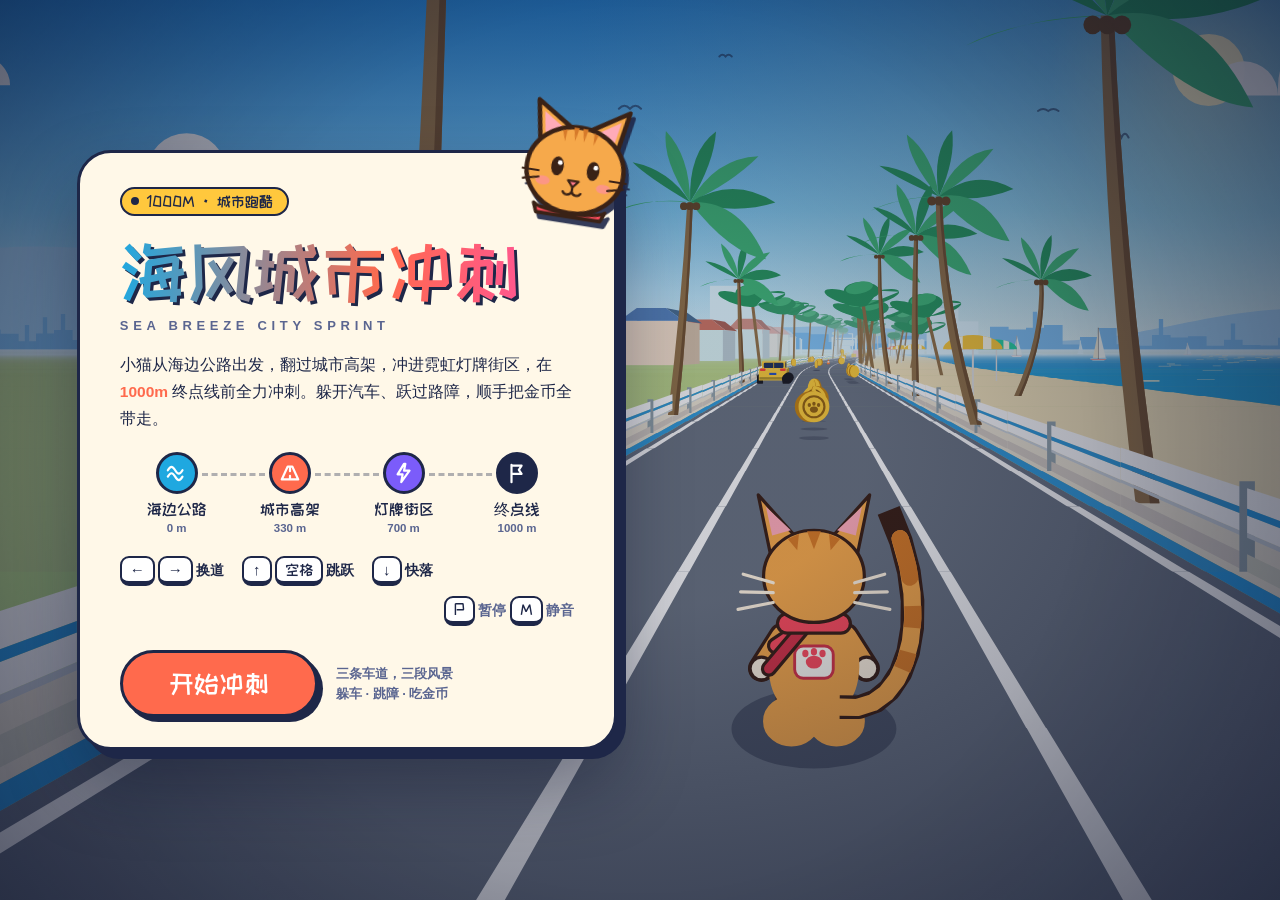
==== index.html @ 1e1b0a2b "海风城市冲刺 v2：伪 3D 小猫 1000m 城市跑酷（单文件静态页）" ====
<!DOCTYPE html>
<html lang="zh-CN">
<head>
<meta charset="utf-8">
<meta name="viewport" content="width=device-width,initial-scale=1,maximum-scale=1,viewport-fit=cover,user-scalable=no">
<title>海风城市冲刺 · 小猫 1000m 城市跑酷</title>
<meta name="description" content="小猫从海边公路出发，翻过城市高架，冲进霓虹灯牌街区，在 1000m 终点线前全力冲刺。左右换道、跳跃躲障、收集金币，冲线结算星级。">
<meta name="theme-color" content="#1E2748">
<meta name="generator" content="sea-breeze-city-sprint v2.0">
<meta property="og:title" content="海风城市冲刺 · 小猫 1000m 城市跑酷">
<meta property="og:description" content="海边公路 → 城市高架 → 灯牌街区 → 1000m 终点。换道、跳跃、吃金币，冲线结算星级。">
<meta property="og:type" content="website">
<link rel="icon" href="data:image/svg+xml,%3Csvg xmlns='http://www.w3.org/2000/svg' viewBox='0 0 64 64'%3E%3Cpath d='M13 27 8 6l19 12zM51 27 56 6 37 18z' fill='%23F6A94B' stroke='%233A2216' stroke-width='3.5' stroke-linejoin='round'/%3E%3Ccircle cx='32' cy='39' r='24' fill='%23F6A94B' stroke='%233A2216' stroke-width='3.5'/%3E%3Cellipse cx='23' cy='37' rx='3.2' ry='4.8' fill='%233A2216'/%3E%3Cellipse cx='41' cy='37' rx='3.2' ry='4.8' fill='%233A2216'/%3E%3Cpath d='M28.5 45.5h7L32 49z' fill='%23FF7A8A'/%3E%3C/svg%3E">
<style>
/* 标题与数字字体：ZCOOL KuaiLe（站酷快乐体）· 字体作者站酷，SIL Open Font License 1.1。
   只内嵌本页实际用到的字符子集，页面因此完全自包含，不依赖在线字体服务。 */
@font-face{font-family:'KuaiLe';src:url([data-uri]) format('woff2');font-display:swap}
/* ---------- 设计令牌：奶油纸 + 墨蓝描边 + 珊瑚橙 ---------- */
:root{
  --cream:#FFF8E8;--cream2:#F4EAD2;--ink:#1E2748;--ink2:#5A6590;
  --coral:#FF6A4D;--sun:#FFC83D;--sea:#1FA8E0;--mint:#2FD1A0;--grape:#7B5CFA;--pink:#FF4FA8;
  --disp:'KuaiLe','PingFang SC','Hiragino Sans GB','Yuanti SC','Microsoft YaHei','Noto Sans SC',sans-serif;
  --body:'PingFang SC','Hiragino Sans GB','Microsoft YaHei','Noto Sans SC','Helvetica Neue',Arial,sans-serif;
  --pop:cubic-bezier(.2,1.5,.4,1);
}
*,*::before,*::after{box-sizing:border-box}
html,body{margin:0;height:100%;overflow:hidden;background:#0A1028;color:var(--ink);font-family:var(--body);-webkit-user-select:none;user-select:none;-webkit-tap-highlight-color:transparent;overscroll-behavior:none;touch-action:none}
#game{position:fixed;inset:0;width:100%;height:100%;display:block}
#ui{position:fixed;inset:0;pointer-events:none;overflow:hidden}
svg{display:block}
button{font:inherit;color:inherit;cursor:pointer}
.hidden{opacity:0!important;visibility:hidden!important;pointer-events:none!important}
.touch-only{display:none!important}
body.touch .touch-only{display:flex!important}
body.touch .pad-only{display:none!important}

/* ---------- 通用盒 / 按钮 / 键帽 ---------- */
/* HUD 走轻量路线：半透明奶油底、细描边、浅投影，尽量不压住场景 */
.box{background:rgba(255,248,232,.9);border:2.5px solid var(--ink);border-radius:999px;box-shadow:2px 2px 0 var(--ink);display:flex;align-items:center;gap:6px;padding:5px 13px;font-family:var(--disp);font-size:18px;line-height:1;color:var(--ink);white-space:nowrap}
.btn{pointer-events:auto;display:inline-flex;align-items:center;justify-content:center;gap:8px;font-family:var(--disp);font-size:22px;line-height:1;padding:15px 34px;border:3px solid var(--ink);border-radius:999px;background:var(--cream);color:var(--ink);box-shadow:5px 5px 0 var(--ink);transition:transform .14s var(--pop),box-shadow .14s}
.btn:hover{transform:translate(-1px,-2px);box-shadow:7px 7px 0 var(--ink)}
.btn:active{transform:translate(4px,4px);box-shadow:1px 1px 0 var(--ink)}
.btn.primary{background:var(--coral);color:#fff}
.btn.sea{background:var(--sea);color:#fff}
.btn.small{font-size:18px;padding:12px 24px}
.icon-btn{pointer-events:auto;width:38px;height:38px;border-radius:50%;background:rgba(255,248,232,.9);border:2.5px solid var(--ink);box-shadow:2px 2px 0 var(--ink);display:flex;align-items:center;justify-content:center;padding:0;transition:transform .14s var(--pop),box-shadow .14s}
.icon-btn svg{width:17px;height:17px;fill:var(--ink)}
.icon-btn:active{transform:translate(3px,3px);box-shadow:0 0 0 var(--ink)}
kbd{display:inline-flex;align-items:center;justify-content:center;min-width:30px;height:30px;padding:0 8px;border:2.5px solid var(--ink);border-bottom-width:5px;border-radius:9px;background:#fff;font-family:var(--disp);font-weight:400;font-size:15px;color:var(--ink);margin:0 3px 0 0}

/* ---------- HUD ---------- */
#hud{position:absolute;inset:0;padding:calc(12px + env(safe-area-inset-top)) 14px 0;display:grid;grid-template-columns:auto minmax(0,1fr) auto;grid-template-rows:auto auto;align-items:start;align-content:start;gap:12px;transition:opacity .45s ease}
#hearts{gap:3px;padding:6px 10px}
#hearts svg{width:19px;height:19px;fill:var(--coral);stroke:var(--ink);stroke-width:2;transition:transform .25s var(--pop),fill .25s}
#hearts svg.off{fill:#D8D1C0;transform:scale(.72)}
#hearts svg.beat{animation:beat .4s var(--pop)}
@keyframes beat{45%{transform:scale(1.45)}}
#prog-wrap{width:100%;min-width:0;max-width:640px;justify-self:center;padding-top:3px}
#prog{position:relative;height:17px;background:rgba(255,248,232,.92);border:2.5px solid var(--ink);border-radius:999px;box-shadow:2px 2px 0 var(--ink)}
.pseg{position:absolute;top:3px;bottom:3px;border-radius:999px;opacity:.34}
.p0{left:3px;width:33%;background:var(--sea)}
.p1{left:33%;width:36.6%;background:var(--coral)}
.p2{left:69.6%;right:3px;background:var(--grape)}
.pmark{position:absolute;top:-5px;bottom:-5px;width:3px;margin-left:-1.5px;background:var(--ink);border-radius:2px;opacity:.55}
#progFill{position:absolute;left:3px;top:3px;bottom:3px;width:calc(100% - 6px);border-radius:999px;background:linear-gradient(90deg,var(--sea),var(--sea) 33%,var(--coral) 33%,var(--coral) 69.6%,var(--grape) 69.6%);transform-origin:left center;transform:scaleX(0)}
#progCat{position:absolute;top:50%;left:calc(3px + (100% - 6px) * var(--p,0));width:32px;height:32px;margin:-16px 0 0 -16px;transition:none}
#progCat svg{width:100%;height:100%;filter:drop-shadow(2px 2px 0 var(--ink))}
#dist{margin-top:7px;text-align:center;font-family:var(--disp);font-size:15px;line-height:1;color:#fff;text-shadow:0 2px 0 rgba(30,39,72,.6)}
#dist b{font-weight:400;font-size:18px}
#dist span{opacity:.85;margin-left:3px}
#dist em{font-style:normal;display:none;margin-left:8px;padding:3px 9px;border-radius:999px;background:var(--sun);color:var(--ink);font-size:13px;text-shadow:none}
#dist em.show{display:inline-block}
#hud-right{display:flex;align-items:center;gap:8px}
#coinbox{padding:5px 12px 5px 8px}
#coinbox svg{width:21px;height:21px}
#coinbox.bump svg{animation:coinbump .3s var(--pop)}
@keyframes coinbump{50%{transform:scale(1.4) rotate(-14deg)}}
#timebox{flex-direction:column;align-items:flex-start;gap:1px;padding:5px 13px;font-size:17px;font-variant-numeric:tabular-nums}
#timebox small{font-family:var(--body);font-size:11px;font-weight:700;color:var(--ink2);letter-spacing:.04em}

/* ---------- 阶段横幅 / 倒计时 ---------- */
#banner{position:absolute;left:0;right:0;top:24%;display:flex;justify-content:center;opacity:0}
#banner.show{opacity:1}
.bcard{display:flex;align-items:center;gap:14px;background:var(--cream);border:3px solid var(--ink);border-radius:24px;box-shadow:6px 6px 0 var(--ink);padding:12px 28px 12px 14px;transform:translateX(-40px) scale(.85);opacity:0}
#banner.show .bcard{animation:bannerIn 2.7s cubic-bezier(.2,1,.3,1) forwards}
@keyframes bannerIn{0%{transform:translateX(-60px) scale(.85);opacity:0}12%{transform:none;opacity:1}82%{transform:none;opacity:1}100%{transform:translateY(-26px) scale(.94);opacity:0}}
.bnum{font-family:var(--disp);font-size:38px;line-height:1;color:#fff;background:var(--sea);border:3px solid var(--ink);border-radius:16px;padding:10px 13px;min-width:64px;text-align:center}
.btxt b{display:block;font-family:var(--disp);font-weight:400;font-size:30px;line-height:1.1;color:var(--ink)}
.btxt i{display:block;font-style:normal;font-weight:800;font-size:11px;letter-spacing:.28em;color:var(--ink2)}
.bcard.s1 .bnum{background:var(--coral)}
.bcard.s2 .bnum{background:var(--grape)}
#countdown{position:absolute;inset:0;display:flex;align-items:center;justify-content:center;font-family:var(--disp);font-size:clamp(110px,22vw,230px);color:#fff;text-shadow:7px 7px 0 var(--ink);pointer-events:none}
#countdown span{display:block;animation:cd .62s cubic-bezier(.2,1.4,.4,1) forwards}
@keyframes cd{0%{transform:scale(.3);opacity:0}35%{transform:scale(1.08);opacity:1}75%{transform:scale(1);opacity:1}100%{transform:scale(1.25);opacity:0}}
#countdown.go span{color:var(--sun);animation-duration:.8s}

/* ---------- 覆盖层 / 面板 ---------- */
.overlay{position:absolute;inset:0;display:flex;align-items:center;justify-content:center;padding:18px;background:radial-gradient(ellipse at center,rgba(10,16,40,.18) 25%,rgba(10,16,40,.6) 100%);pointer-events:auto;transition:opacity .35s ease,visibility .35s}
.panel{position:relative;width:min(560px,100%);max-height:100%;overflow:auto;background:var(--cream);border:3px solid var(--ink);border-radius:34px;box-shadow:9px 9px 0 var(--ink),0 34px 70px rgba(10,16,40,.4);padding:34px 40px 30px;animation:panelIn .5s var(--pop) both}
@keyframes panelIn{from{transform:translateY(26px) scale(.94);opacity:0}to{transform:none;opacity:1}}
.tag{display:inline-flex;align-items:center;gap:8px;background:var(--sun);border:2.5px solid var(--ink);border-radius:999px;padding:5px 14px 5px 9px;font-family:var(--disp);font-size:15px;line-height:1}
.tag i{width:8px;height:8px;border-radius:50%;background:var(--ink)}
h1{margin:18px 0 6px;font-family:var(--disp);font-weight:400;font-size:clamp(40px,6.4vw,72px);line-height:1.08;letter-spacing:.01em;background:linear-gradient(92deg,var(--sea) 0%,var(--coral) 58%,var(--pink) 100%);-webkit-background-clip:text;background-clip:text;color:transparent;filter:drop-shadow(3.5px 3.5px 0 var(--ink))}
.sub{margin:0;font-weight:800;font-size:13px;letter-spacing:.36em;color:var(--ink2)}
.lead{margin:18px 0 0;font-size:15.5px;line-height:1.75;color:var(--ink)}
.lead b{color:var(--coral)}
.route{list-style:none;margin:20px 0 0;padding:0;display:grid;grid-template-columns:repeat(4,1fr);gap:0}
.route li{position:relative;display:flex;flex-direction:column;align-items:center;text-align:center;gap:7px;padding:0 4px}
.route li::before{content:"";position:absolute;top:21px;left:calc(-50% + 25px);width:calc(100% - 50px);border-top:3px dashed rgba(30,39,72,.35)}
.route li:first-child::before{display:none}
.route i{position:relative;width:42px;height:42px;border-radius:50%;border:3px solid var(--ink);display:flex;align-items:center;justify-content:center}
.route i svg{width:22px;height:22px;fill:none;stroke:#fff;stroke-width:2.4;stroke-linecap:round;stroke-linejoin:round}
.r0 i{background:var(--sea)}.r1 i{background:var(--coral)}.r2 i{background:var(--grape)}.r3 i{background:var(--ink)}
.route b{font-family:var(--disp);font-weight:400;font-size:16px;line-height:1;color:var(--ink)}
.route span{display:block;margin-top:3px;font-size:11.5px;font-weight:700;color:var(--ink2);font-variant-numeric:tabular-nums}
.keys{margin-top:22px;display:flex;flex-wrap:wrap;align-items:center;gap:10px 18px;font-size:14px;font-weight:700;color:var(--ink)}
.keys .minor{color:var(--ink2);font-weight:600;margin-left:auto}
.cta{margin-top:24px;display:flex;align-items:center;gap:18px;flex-wrap:wrap}
#btnStart{font-size:27px;padding:17px 46px}
.best{font-size:13px;font-weight:700;color:var(--ink2);line-height:1.5}
.best b{color:var(--coral)}
.mascot{position:absolute;right:-26px;top:-58px;width:126px;height:126px;transform:rotate(9deg);filter:drop-shadow(4px 5px 0 rgba(30,39,72,.9));animation:bob 3.2s ease-in-out infinite;pointer-events:none}
@keyframes bob{50%{transform:rotate(5deg) translateY(-8px)}}

/* ---------- 结算 ---------- */
.result{width:min(520px,100%);text-align:center;padding-top:30px}
.ribbon{display:inline-block;font-family:var(--disp);font-size:15px;line-height:1;padding:6px 16px;border-radius:999px;background:var(--mint);border:3px solid var(--ink);color:#fff}
h2{margin:14px 0 4px;font-family:var(--disp);font-weight:400;font-size:clamp(38px,6vw,58px);line-height:1.1;color:var(--ink)}
h2.fail{color:var(--coral)}
.stars{display:flex;justify-content:center;gap:8px;margin:10px 0 4px;min-height:62px}
.stars svg{width:60px;height:60px;fill:#E6DDC8;stroke:var(--ink);stroke-width:1.6;transform:scale(.7);transition:transform .1s}
.stars svg:nth-child(2){width:72px;height:72px;margin-top:-10px}
.stars svg.on{fill:var(--sun);animation:starPop .5s var(--pop) forwards}
@keyframes starPop{0%{transform:scale(.2) rotate(-40deg)}60%{transform:scale(1.25) rotate(8deg)}100%{transform:scale(1) rotate(0)}}
.newbest{display:none;margin:2px auto 0;width:max-content;font-family:var(--disp);font-size:15px;padding:5px 14px;border-radius:999px;background:var(--pink);color:#fff;border:3px solid var(--ink);animation:bestIn .5s var(--pop) both .9s}
.newbest.show{display:block}
@keyframes bestIn{from{transform:scale(0) rotate(-16deg);opacity:0}to{transform:none;opacity:1}}
.stats{display:grid;grid-template-columns:repeat(4,1fr);gap:10px;margin:18px 0 0}
.stats div{background:var(--cream2);border:2.5px solid var(--ink);border-radius:18px;padding:11px 4px 9px}
.stats dt{font-size:12px;font-weight:800;color:var(--ink2);letter-spacing:.08em}
.stats dd{margin:4px 0 0;font-family:var(--disp);font-size:26px;line-height:1;color:var(--ink);font-variant-numeric:tabular-nums}
.stats dd small{font-size:14px;margin-left:2px}
.row{margin-top:22px;display:flex;justify-content:center;gap:14px;flex-wrap:wrap}
.result .best{margin-top:16px;text-align:center}
#over .fail{margin-bottom:10px}

/* ---------- Toast / 触屏按钮 ---------- */
#toast{position:absolute;left:50%;bottom:calc(9% + env(safe-area-inset-bottom));transform:translateX(-50%) translateY(16px);background:var(--ink);color:var(--cream);font-weight:700;font-size:14px;padding:11px 20px;border-radius:999px;opacity:0;transition:opacity .25s,transform .25s;white-space:nowrap}
#toast.show{opacity:1;transform:translateX(-50%)}
#touch{position:absolute;left:0;right:0;bottom:calc(16px + env(safe-area-inset-bottom));display:flex;justify-content:space-between;align-items:flex-end;padding:0 16px}
#touch button{pointer-events:auto;width:74px;height:74px;border-radius:50%;background:rgba(255,248,232,.86);border:3px solid var(--ink);box-shadow:3px 3px 0 var(--ink);display:flex;align-items:center;justify-content:center;padding:0}
#touch button svg{width:30px;height:30px;fill:var(--ink)}
#touch button:active{transform:translate(3px,3px);box-shadow:0 0 0 var(--ink)}
#touch .tgroup{display:flex;gap:12px}
#btnJump{width:98px!important;height:98px!important;background:rgba(255,106,77,.92)!important}
#btnJump svg{fill:#fff!important;width:38px!important;height:38px!important}

/* ---------- 响应式 ---------- */
@media (max-aspect-ratio: 11/10){
  #title{align-items:flex-start;padding-top:calc(4vh + env(safe-area-inset-top))}
  .panel{padding:28px 24px 24px;border-radius:28px}
  .route{grid-template-columns:repeat(2,1fr);gap:14px 0}
  .route li:nth-child(3)::before{display:none}
  .mascot{width:104px;height:104px;top:-44px}
  #hud{grid-template-columns:1fr auto;grid-template-areas:"hearts right" "prog prog";gap:8px 10px}
  #timebox{display:none}
  #hearts{grid-area:hearts;justify-self:start}
  #hud-right{grid-area:right}
  #prog-wrap{grid-area:prog;max-width:none;padding-top:0}
  #dist{margin-top:7px;font-size:15px;white-space:nowrap}
  #dist b{font-size:18px}
  .box{font-size:17px;padding:5px 11px}
  #hearts svg{width:18px;height:18px}
  .stats dd{font-size:22px}
}
@media (min-aspect-ratio: 11/10){
  #title{justify-content:flex-start;padding-left:clamp(18px,6vw,110px)}
  #title .panel{width:min(540px,54vw)}
}
#title .panel{overflow:visible}
@media (max-height:640px){#title .panel{overflow:auto}.mascot{display:none}}
@media (max-height:480px){
  .box{font-size:15px;padding:4px 10px;border-width:2.5px}
  #hearts svg{width:16px;height:16px}
  #coinbox svg{width:18px;height:18px}
  #timebox small{font-size:9px}
  .icon-btn{width:34px;height:34px;border-width:2.5px}
  .icon-btn svg{width:15px;height:15px}
  #hud{padding-top:calc(8px + env(safe-area-inset-top))}
  #prog{height:16px}
  #progCat{width:30px;height:30px;margin:-15px 0 0 -15px}
  #dist{font-size:14px;margin-top:6px}
  #dist b{font-size:17px}
  #touch button{width:62px;height:62px}
  #btnJump{width:82px!important;height:82px!important}
}
@media (max-height:560px){
  .panel{padding:20px 28px 18px}
  h1{margin-top:10px;font-size:clamp(34px,8vh,52px)}
  .lead{display:none}
  .route{margin-top:12px}
  .keys{margin-top:12px}
  .cta{margin-top:14px}
  #btnStart{font-size:22px;padding:14px 36px}
  .mascot{width:96px;height:96px;top:-22px}
  h2{margin:8px 0 0}
  .stars{min-height:50px}.stars svg{width:48px;height:48px}.stars svg:nth-child(2){width:58px;height:58px}
  .stats{margin-top:10px}.row{margin-top:14px}
}
@media (max-width:380px){
  #hud-right .icon-btn{display:none}
  .route b{font-size:14px}
}
@media (prefers-reduced-motion: reduce){
  .mascot,#banner.show .bcard,.panel{animation:none!important}
}

</style>
</head>
<body>
<canvas id="game"></canvas>
<div id="ui">

  <div id="hud" class="hidden">
    <div class="box" id="hearts" aria-label="生命值"></div>
    <div id="prog-wrap">
      <div id="prog">
        <i class="pseg p0"></i><i class="pseg p1"></i><i class="pseg p2"></i>
        <i class="pmark" style="left:33%"></i><i class="pmark" style="left:69.6%"></i>
        <div id="progFill"></div>
        <div id="progCat"><svg viewBox="0 0 64 64"><path d="M13 27 8 6l19 12zM51 27 56 6 37 18z" fill="#F6A94B" stroke="#3A2216" stroke-width="3.5" stroke-linejoin="round"/><circle cx="32" cy="39" r="24" fill="#F6A94B" stroke="#3A2216" stroke-width="3.5"/><ellipse cx="23" cy="37" rx="3.2" ry="4.8" fill="#3A2216"/><ellipse cx="41" cy="37" rx="3.2" ry="4.8" fill="#3A2216"/><path d="M28.5 45.5h7L32 49z" fill="#FF7A8A"/></svg></div>
      </div>
      <div id="dist"><b id="distNow">0</b><span>/ 1000 m</span><em id="practiceTag">练习起跑</em></div>
    </div>
    <div id="hud-right">
      <div class="box" id="coinbox"><svg viewBox="0 0 24 24"><circle cx="12" cy="12" r="10" fill="#FFC83D" stroke="#1E2748" stroke-width="2.2"/><circle cx="12" cy="12" r="5.6" fill="none" stroke="#C8861C" stroke-width="2"/></svg><span id="coins">0</span></div>
      <div class="box" id="timebox"><span id="time">00:00.0</span><small id="speed">0 km/h</small></div>
      <button class="icon-btn" id="btnMute" aria-label="静音开关"><svg viewBox="0 0 24 24"><path id="mutePath" d="M4 9v6h4l5 4V5L8 9H4zm12.3-1.9-1.3 1.6A5 5 0 0 1 17 12a5 5 0 0 1-2 3.3l1.3 1.6A7 7 0 0 0 19 12a7 7 0 0 0-2.7-4.9z"/></svg></button>
      <button class="icon-btn" id="btnPause" aria-label="暂停"><svg viewBox="0 0 24 24"><path d="M6 5h4v14H6zM14 5h4v14h-4z"/></svg></button>
    </div>
  </div>

  <div id="banner"><div class="bcard" id="bcard"><span class="bnum" id="bNum">01</span><div class="btxt"><b id="bName">海边公路</b><i id="bEn">SEASIDE HIGHWAY</i></div></div></div>
  <div id="countdown"></div>

  <div id="title" class="overlay">
    <section class="panel">
      <svg class="mascot" viewBox="0 0 140 140" aria-hidden="true">
        <path d="M27 58 19 12l44 28z" fill="#F6A94B" stroke="#3A2216" stroke-width="5" stroke-linejoin="round"/>
        <path d="M113 58 121 12 77 40z" fill="#F6A94B" stroke="#3A2216" stroke-width="5" stroke-linejoin="round"/>
        <path d="M31 47 27 24l22 14z" fill="#FFABB8"/><path d="M109 47l4-23-22 14z" fill="#FFABB8"/>
        <ellipse cx="70" cy="84" rx="54" ry="48" fill="#F6A94B" stroke="#3A2216" stroke-width="5"/>
        <path d="M62 37h6l-3 15zM72 37h6l-3 15zM50 42l5-2-1 14zM85 40l5 2-4 12z" fill="#D67A2A"/>
        <ellipse cx="50" cy="82" rx="7" ry="10.5" fill="#3A2216"/><ellipse cx="90" cy="82" rx="7" ry="10.5" fill="#3A2216"/>
        <circle cx="52.5" cy="78" r="2.6" fill="#fff"/><circle cx="92.5" cy="78" r="2.6" fill="#fff"/>
        <ellipse cx="36" cy="100" rx="8" ry="5" fill="#FF8F9E" opacity=".7"/><ellipse cx="104" cy="100" rx="8" ry="5" fill="#FF8F9E" opacity=".7"/>
        <path d="M64 96h12l-6 7z" fill="#FF7A8A" stroke="#3A2216" stroke-width="2.4" stroke-linejoin="round"/>
        <path d="M70 103v5m0 0c-2 5-8 5-10 1m10-1c2 5 8 5 10 1" fill="none" stroke="#3A2216" stroke-width="2.6" stroke-linecap="round"/>
        <path d="M12 90h18M14 101l17-4M128 90h-18M126 97l-17 4" stroke="#3A2216" stroke-width="2.4" stroke-linecap="round"/>
        <path d="M30 126c10 8 70 8 80 0l-4 10H34z" fill="#FF4D5E" stroke="#3A2216" stroke-width="4" stroke-linejoin="round"/>
      </svg>
      <span class="tag"><i></i>1000M · 城市跑酷</span>
      <h1>海风城市冲刺</h1>
      <p class="sub">SEA BREEZE CITY SPRINT</p>
      <p class="lead">小猫从海边公路出发，翻过城市高架，冲进霓虹灯牌街区，在 <b>1000m</b> 终点线前全力冲刺。躲开汽车、跃过路障，顺手把金币全带走。</p>
      <ol class="route">
        <li class="r0"><i><svg viewBox="0 0 24 24"><path d="M2 9c3-5 5-5 8 0s5 5 8 0M2 16c3-5 5-5 8 0s5 5 8 0"/></svg></i><div><b>海边公路</b><span>0 m</span></div></li>
        <li class="r1"><i><svg viewBox="0 0 24 24"><path d="M3 19 9.5 5h5L21 19M3 19h18M12 19v-4m0-5v-3"/></svg></i><div><b>城市高架</b><span>330 m</span></div></li>
        <li class="r2"><i><svg viewBox="0 0 24 24"><path d="M12 2 5 13.5h5.5L9 22l9-12.5h-6L13.5 2z"/></svg></i><div><b>灯牌街区</b><span>700 m</span></div></li>
        <li class="r3"><i><svg viewBox="0 0 24 24"><path d="M6 22V3m0 1h11l-3 4.5 3 4.5H6"/></svg></i><div><b>终点线</b><span>1000 m</span></div></li>
      </ol>
      <div class="keys pad-only">
        <span><kbd>←</kbd><kbd>→</kbd>换道</span>
        <span><kbd>↑</kbd><kbd>空格</kbd>跳跃</span>
        <span><kbd>↓</kbd>快落</span>
        <span class="minor"><kbd>P</kbd>暂停 <kbd>M</kbd>静音</span>
      </div>
      <div class="keys touch-only">左右滑动换道 · 点按或上滑跳跃 · 下滑快速落地</div>
      <div class="cta"><button id="btnStart" class="btn primary">开始冲刺</button><span id="best" class="best"></span></div>
    </section>
  </div>

  <div id="result" class="overlay hidden">
    <section class="panel result">
      <span class="ribbon">1000M 完赛证书</span>
      <h2>冲线！</h2>
      <div class="stars" id="stars"></div>
      <div class="newbest" id="newBest">新纪录！</div>
      <dl class="stats">
        <div><dt>用时</dt><dd id="rTime">0.0<small>s</small></dd></div>
        <div><dt>金币</dt><dd id="rCoins">0</dd></div>
        <div><dt>碰撞</dt><dd id="rHits">0<small>次</small></dd></div>
        <div><dt>得分</dt><dd id="rScore">0</dd></div>
      </dl>
      <div class="row"><button id="btnAgain" class="btn primary">再来一次</button><button id="btnShare" class="btn sea">分享成绩</button></div>
      <div class="best" id="rBest"></div>
    </section>
  </div>

  <div id="over" class="overlay hidden">
    <section class="panel result">
      <span class="ribbon" style="background:var(--coral)">差一点点</span>
      <h2 class="fail">被挡住了！</h2>
      <p class="lead" style="margin-top:6px">小猫跑到了 <b id="oDist">0 m</b>，还差一点就冲线了。</p>
      <dl class="stats">
        <div><dt>距离</dt><dd id="oDist2">0<small>m</small></dd></div>
        <div><dt>金币</dt><dd id="oCoins">0</dd></div>
        <div><dt>用时</dt><dd id="oTime">0.0<small>s</small></dd></div>
      </dl>
      <div class="row"><button id="btnRetry" class="btn primary">重新挑战</button><button id="btnHome" class="btn">回到起点</button></div>
    </section>
  </div>

  <div id="pause" class="overlay hidden">
    <section class="panel result" style="width:min(420px,100%)">
      <span class="ribbon" style="background:var(--sea)">休息一下</span>
      <h2>暂停中</h2>
      <div class="row"><button id="btnResume" class="btn primary">继续冲刺</button><button id="btnRestart" class="btn">重新开始</button></div>
      <div class="row"><button id="btnSound" class="btn small">声音：开</button><button id="btnHome2" class="btn small">回到起点</button></div>
    </section>
  </div>

  <div id="toast"></div>

  <div id="touch" class="hidden">
    <div class="tgroup"><button id="btnLeft" aria-label="向左换道"><svg viewBox="0 0 24 24"><path d="M15 4 7 12l8 8V4z"/></svg></button><button id="btnRight" aria-label="向右换道"><svg viewBox="0 0 24 24"><path d="M9 4l8 8-8 8V4z"/></svg></button></div>
    <button id="btnJump" aria-label="跳跃"><svg viewBox="0 0 24 24"><path d="M12 3 4 13h5v8h6v-8h5z"/></svg></button>
  </div>

</div>
<script>
'use strict';
/* ======================================================================
   海风城市冲刺 · 单文件伪 3D 跑酷
   坐标约定（单位：米）
     z  沿赛道前进方向；x  横向（右为正，0 = 路面中线）；y  高度（0 = 地面）
   路面、护栏、金币、障碍、楼宇全部经过同一个投影函数：
     screenX = cx + f/dz * (x + 弯道偏移 - 镜头横向偏移)
     screenY = hy + f/dz * (镜头高度 - y)
   护栏取路缘外侧固定横向偏移，所以永远贴着道路边缘收敛到消失点。
   ====================================================================== */

/* ---------------------------- 1. 工具 ---------------------------- */
const TAU = Math.PI * 2;
const clamp = (v, a, b) => (v < a ? a : v > b ? b : v);
const lerp = (a, b, t) => a + (b - a) * t;
const smooth = (a, b, x) => { const t = clamp((x - a) / (b - a), 0, 1); return t * t * (3 - 2 * t); };
function mulberry32(seed) {
  let a = seed >>> 0;
  return function () {
    a = (a + 0x6D2B79F5) | 0;
    let t = Math.imul(a ^ (a >>> 15), 1 | a);
    t = (t + Math.imul(t ^ (t >>> 7), 61 | t)) ^ t;
    return ((t ^ (t >>> 14)) >>> 0) / 4294967296;
  };
}
function hash2(a, b) {
  let h = (Math.imul(a | 0, 374761393) + Math.imul(b | 0, 668265263) + 0x9E3779B9) | 0;
  h = Math.imul(h ^ (h >>> 13), 1274126177);
  return ((h ^ (h >>> 16)) >>> 0) / 4294967296;
}
const hex = h => [parseInt(h.slice(1, 3), 16), parseInt(h.slice(3, 5), 16), parseInt(h.slice(5, 7), 16)];
const rgb = c => 'rgb(' + (c[0] | 0) + ',' + (c[1] | 0) + ',' + (c[2] | 0) + ')';
const rgba = (c, a) => 'rgba(' + (c[0] | 0) + ',' + (c[1] | 0) + ',' + (c[2] | 0) + ',' + a + ')';
const mixC = (a, b, t) => [a[0] + (b[0] - a[0]) * t, a[1] + (b[1] - a[1]) * t, a[2] + (b[2] - a[2]) * t];
const shC = (c, k) => [c[0] * k, c[1] * k, c[2] * k];
function keys4(arr, t) { const x = clamp(t, 0, 1) * 3, i = Math.min(2, x | 0); return mixC(arr[i], arr[i + 1], x - i); }
const fmtTime = t => { const m = (t / 60) | 0, s = t - m * 60; return (m < 10 ? '0' : '') + m + ':' + (s < 10 ? '0' : '') + s.toFixed(1); };

/* ---------------------------- 2. 常量 ---------------------------- */
const SEG_LEN = 3, LANE_W = 2.7, ROAD_HALF = 4.05;
const RAIL_X = ROAD_HALF + 0.42, LEDGE_OUT = ROAD_HALF + 1.32, WALL_X = LEDGE_OUT + 0.04;
const LANE_X = [-LANE_W, 0, LANE_W];
const CAM_H = 2.3, CAT_H = 1.3, CAT_W = 0.8;
const Z_START = -45, Z_END = 1420, FINISH_Z = 1000;
const RAMP_UP = [312, 392], RAMP_DN = [650, 752], VH = 14;        // 上 / 下高架匝道
const Z_QUAY = 256, Z_CITY = 288, Z_EMB = 352, Z_SHOP = 696;      // 场景分区
const BIG = 900;                                                   // 地面条带向外的延伸
const STAGES = [
  { z: 0, n: '海边公路', en: 'SEASIDE HIGHWAY' },
  { z: 330, n: '城市高架', en: 'CITY VIADUCT' },
  { z: 696, n: '灯牌街区', en: 'NEON DISTRICT' },
];
const STREETS = [[-6, 6], [-14, -5.8], [5.8, 14], [-20, -14.5], [14.5, 20], [-39, -33], [33, 39], [-63, -57], [57, 63], [-94, -87], [87, 94], [-132, -125], [125, 132]];

/* ---------------------------- 3. 调色板与雾 ---------------------------- */
/* 四个关键帧：白天 → 日落 → 暮色 → 夜晚；T 由里程决定 */
const TKEYS = [[-80, 0], [230, 0.03], [320, 0.2], [440, 0.36], [560, 0.5], [640, 0.64], [720, 0.84], [800, 1]];
function timeAt(z) {
  const K = TKEYS;
  if (z <= K[0][0]) return K[0][1];
  for (let k = 0; k < K.length - 1; k++) if (z <= K[k + 1][0]) return lerp(K[k][1], K[k + 1][1], smooth(K[k][0], K[k + 1][0], z));
  return 1;
}
const PAL_DEF = {
  skyTop: ['#2B93E8', '#5A6AC4', '#272C6E', '#070B25'],
  skyMid: ['#7ECBF6', '#E8798E', '#46388C', '#141A4C'],
  haze: ['#DDF2FB', '#FFCB92', '#C8769F', '#6E3F93'],
  road: ['#6E7583', '#656582', '#404363', '#272B42'],
  lane: ['#FFFFFF', '#FFF2D9', '#ECE3F8', '#E2F6FF'],
  curbA: ['#FBFBF6', '#FFF0D8', '#D9D1EB', '#D4F1F6'],
  curbB: ['#2F9BE0', '#FF8A5C', '#B48CE0', '#FF5FB0'],
  plinth: ['#D6D1C5', '#C4A5A0', '#6A6488', '#363B5A'],
  railA: ['#FFFFFF', '#FFE9D0', '#C8C1E1', '#E8F3FF'],
  railB: ['#CFD5DC', '#BFA2AC', '#8580A8', '#96A2C4'],
  post: ['#98A2AD', '#86768E', '#524D76', '#48527D'],
  ledge: ['#E3DDCF', '#C2A2A6', '#5C5784', '#2C3156'],
  wallA: ['#CBC5B8', '#B49EB0', '#6A6390', '#383D62'],
  wallB: ['#B2AB9C', '#92809C', '#4E4978', '#25294A'],
  walk: ['#EBE5D7', '#D6B4A6', '#746C90', '#3A4062'],
  land: ['#BDD98E', '#B2A28C', '#595583', '#222648'],
  sand: ['#F8E7BA', '#F0C59E', '#84769A', '#383A60'],
  sea: ['#27A3DC', '#5872BA', '#2E3C7C', '#141C48'],
  ground: ['#A2BA8C', '#4C4872', '#313262', '#121636'],
  street: ['#8EA67D', '#403C66', '#282A54', '#191D43'],
  pier: ['#C6C1B7', '#AC98AC', '#635C8A', '#33385B'],
};
const PAL_KEYS = Object.keys(PAL_DEF), KP = {};
PAL_KEYS.forEach((k, i) => { KP[k] = i; PAL_DEF[k] = PAL_DEF[k].map(hex); });
const NPAL = 97, PALS = [];
for (let p = 0; p < NPAL; p++) PALS.push(PAL_KEYS.map(k => keys4(PAL_DEF[k], p / (NPAL - 1))));
const palIdAt = z => Math.round(timeAt(z) * (NPAL - 1));

/* 雾：全帧共用一个地平线雾色，远处物体融入背景 */
const NFOG = 32;
let HAZE = PALS[0][KP.haze], hazePal = -1;
const FOGLUT = new Map();
function setHaze(palId) {
  if (palId === hazePal) return;
  hazePal = palId; HAZE = PALS[palId][KP.haze]; FOGLUT.clear();
}
function fogged(c, fg) {
  let fq = (fg * NFOG) | 0; if (fq >= NFOG) fq = NFOG - 1;
  const r = c[0] >> 3, g = c[1] >> 3, b = c[2] >> 3;
  const key = ((r << 10) | (g << 5) | b) * NFOG + fq;
  let v = FOGLUT.get(key);
  if (v === undefined) {
    v = fq === NFOG - 1 ? rgb(HAZE) : rgb(mixC([r << 3, g << 3, b << 3], HAZE, (fq + 0.5) / NFOG));
    FOGLUT.set(key, v);
  }
  return v;
}
const fogAt = (d, DD) => (d > DD * 0.9 ? 1 : 1 - Math.exp(-Math.pow(d / (DD * 0.62), 3)));
const fogArr = (c, fg) => mixC(c, HAZE, clamp(fg, 0, 1));

/* ---------------------------- 4. 赛道几何 ---------------------------- */
/* 弯道以 [起点, 终点, 强度] 描述，强度单位：米 / 段² */
const CURVES = [[44, 132, 0.017], [156, 236, -0.019], [410, 520, -0.018], [546, 636, 0.02], [766, 846, 0.016], [868, 942, -0.017]];
function curveAt(z) {
  let c = 0;
  for (let i = 0; i < CURVES.length; i++) { const k = CURVES[i]; c += k[2] * (smooth(k[0], k[0] + 24, z) - smooth(k[1] - 24, k[1], z)); }
  return c / (SEG_LEN * SEG_LEN);
}
const elevAt = z => VH * smooth(RAMP_UP[0], RAMP_UP[1], z) - VH * smooth(RAMP_DN[0], RAMP_DN[1], z);

const SEGS = [];
(function buildTrack() {
  const n = Math.ceil((Z_END - Z_START) / SEG_LEN);
  let X = 0, s = 0;
  for (let i = 0; i < n; i++) {
    const z1 = Z_START + i * SEG_LEN, kappa = curveAt(z1 + 1.5);
    const g = { i, z1, z2: z1 + SEG_LEN, kappa, X1: X, s1: s, Y1: elevAt(z1), Y2: elevAt(z1 + SEG_LEN), palId: palIdAt(z1 + 1.5), ground: [], deco: [], items: [], wave: null };
    s += kappa * SEG_LEN;
    X += g.s1 * SEG_LEN + 0.5 * kappa * SEG_LEN * SEG_LEN;
    g.X2 = X; g.s2 = s;
    SEGS.push(g);
  }
})();
const NSEG = SEGS.length;
const segAt = z => SEGS[clamp(((z - Z_START) / SEG_LEN) | 0, 0, NSEG - 1)];
function roadX(z) { const g = segAt(z), l = z - g.z1; return g.X1 + g.s1 * l + 0.5 * g.kappa * l * l; }
function roadY(z) { const g = segAt(z), t = clamp((z - g.z1) / SEG_LEN, 0, 1); return lerp(g.Y1, g.Y2, t); }
const PIER_Z = [];
for (let z = 354; z < RAMP_DN[1] - 16; z += 30) PIER_Z.push(z);

/* ---------------------------- 5. 障碍尺寸 ---------------------------- */
const OB = {
  cone: { w: 0.5, d: 0.46, h: 0.75, jump: 1 },
  cooler: { w: 0.88, d: 0.72, h: 0.88, jump: 1 },
  toolbox: { w: 0.92, d: 0.5, h: 0.82, jump: 1 },
  bin: { w: 0.8, d: 0.74, h: 1.02, jump: 1 },
  icecream: { w: 1.9, d: 4.7, h: 2.05 },
  buggy: { w: 1.84, d: 4.0, h: 1.6 },
  taxi: { w: 1.84, d: 4.3, h: 1.52 },
  sedan: { w: 1.8, d: 4.3, h: 1.46 },
  teal: { w: 1.8, d: 4.2, h: 1.46 },
  white: { w: 1.82, d: 4.4, h: 1.5 },
  neonvan: { w: 1.9, d: 4.8, h: 2.0 },
  black: { w: 1.84, d: 4.5, h: 1.42 },
};
const TOTAL_COINS = { n: 0 };

/* ---------------------------- 6. 关卡生成（固定种子，每次赛道相同） ---------------------------- */
const ITEMS = [];
function genCourse() {
  const rnd = mulberry32(20261124), pk = a => a[(rnd() * a.length) | 0], rr = (a, b) => a + rnd() * (b - a);
  const others = l => [0, 1, 2].filter(k => k !== l);
  const jumpKind = z => (rnd() < 0.58 ? 'cone' : z < 330 ? 'cooler' : z < Z_SHOP ? 'toolbox' : 'bin');
  const carKind = z => (z < 330 ? pk(['icecream', 'buggy', 'icecream']) : z < Z_SHOP ? pk(['taxi', 'sedan', 'teal', 'taxi', 'white']) : pk(['taxi', 'neonvan', 'black', 'sedan', 'teal']));
  const obst = (kind, lane, z) => {
    const d = OB[kind], o = { kind, x: LANE_X[lane], z, w: d.w, d: d.d, h: d.h, jump: !!d.jump, dead: false, passed: false, ph: rnd() * 6, fg: 0 };
    ITEMS.push(o); segAt(z).items.push(o);
  };
  const coin = (lane, z, y = 0.78) => {
    const o = { kind: 'coin', x: LANE_X[lane], z, y, w: 0, d: 0, dead: false, ph: rnd() * TAU, fg: 0 };
    ITEMS.push(o); segAt(z).items.push(o);
  };
  const line = (lane, z, n, step = 2.1) => { for (let k = 0; k < n; k++) coin(lane, z + k * step); };
  const arc = (lane, z) => { const off = [-4.8, -2.4, 0, 2.4, 4.8], hh = [0.8, 1.4, 1.85, 1.4, 0.8]; for (let k = 0; k < 5; k++) coin(lane, z + off[k], hh[k]); };
  let z = 42, free = 1;
  line(1, 14, 5);
  while (z < 950) {
    const p = z / 1000;
    let adv = 0;
    const table = p < 0.3 ? [['jl', 3], ['ja', 3], ['car', 2], ['zig', 2]]
      : p < 0.66 ? [['jl', 2], ['ja', 2], ['car', 3], ['cc', 3], ['two', 1], ['zig', 1], ['sla', 1]]
      : [['ja', 2], ['car', 3], ['cc', 3], ['two', 3], ['tri', 2], ['sla', 2], ['zig', 1]];
    let sum = 0; for (let i = 0; i < table.length; i++) sum += table[i][1];
    let r = rnd() * sum, kind = 'car';
    for (let i = 0; i < table.length; i++) { r -= table[i][1]; if (r <= 0) { kind = table[i][0]; break; } }
    switch (kind) {
      case 'jl': { const l = (rnd() * 3) | 0; obst(jumpKind(z), l, z); line(pk(others(l)), z - 3, 4); break; }
      case 'ja': { const l = (rnd() * 3) | 0; obst(jumpKind(z), l, z); arc(l, z); break; }
      case 'car': { const l = (rnd() * 3) | 0; obst(carKind(z), l, z); free = pk(others(l)); line(free, z + 0.5, 5, 2.0); break; }
      case 'cc': {
        const c = (rnd() * 3) | 0; free = pk(others(c).filter(k => Math.abs(k - free) <= 1).concat(others(c)));
        obst(carKind(z), c, z); obst(jumpKind(z + 2), 3 - c - free, z + 2); line(free, z - 1, 5, 2.0); break;
      }
      case 'two': {
        const f = pk([0, 1, 2].filter(k => Math.abs(k - free) <= 1)); free = f;
        for (const k of [0, 1, 2]) if (k !== f) obst(carKind(z), k, z + (rnd() < 0.5 ? 0 : 3.2));
        line(f, z - 2, 6, 2.0); break;
      }
      case 'tri': { for (const k of [0, 1, 2]) obst('cone', k, z + (k === 1 ? 0 : 1.2)); arc(1, z); break; }
      case 'sla': {
        let l = (rnd() * 3) | 0;
        for (let k = 0; k < 3; k++) { obst(jumpKind(z + k * 8), l, z + k * 8); l = clamp(l + (rnd() < 0.5 ? -1 : 1), 0, 2); }
        adv = 16; break;
      }
      case 'zig': {
        let l = (rnd() * 3) | 0;
        for (let k = 0; k < 8; k++) { coin(l, z + k * 2.4); if (k % 2 === 1) l = clamp(l + (l === 0 ? 1 : l === 2 ? -1 : (rnd() < 0.5 ? -1 : 1)), 0, 2); }
        adv = 8; break;
      }
    }
    z += lerp(27, 16.5, smooth(0.05, 0.9, p)) * rr(0.92, 1.18) + adv;
  }
  ITEMS.sort((a, b) => a.z - b.z);
  TOTAL_COINS.n = ITEMS.reduce((n, o) => n + (o.kind === 'coin' ? 1 : 0), 0);
}

/* ---------------------------- 7. 画布与镜头 ---------------------------- */
const cvs = document.getElementById('game');
const ctx = cvs.getContext('2d', { alpha: false });
let W = 1, H = 1, DPR = 1, UX = 1;
let QUALITY = 0;                                    // 自动画质档位：帧率不足时逐级降
const Q_DRAW = [336, 264, 204], Q_DPR = [2, 1.5, 1.2], Q_PIX = [5.4e6, 3.6e6, 2.4e6];
const cam = { pos: -4.4, x: 0, y: CAM_H, f: 576, hy: 300, hy0: 300, cx: 640, cxT: 640, pz: 4.4, Xc: 0, sc: 0, dist: 0, T: 0, pal: 0, sh: 0, shx: 0, shy: 0, bob: 0 };
const targetCx = () => (G.state === 'title' && W / H > 1.1 ? W * 0.66 : W / 2);
function resize() {
  const vw = Math.max(1, window.innerWidth), vh = Math.max(1, window.innerHeight);
  /* 限制画布总像素：大屏 Retina 下若按 2 倍渲染，填充量过大会掉帧、画面发卡 */
  DPR = Math.max(0.75, Math.min(window.devicePixelRatio || 1, Q_DPR[QUALITY], Math.sqrt(Q_PIX[QUALITY] / (vw * vh))));
  W = Math.max(1, Math.round(vw * DPR)); H = Math.max(1, Math.round(vh * DPR));
  cvs.width = W; cvs.height = H;
  UX = H / 720;
  const a = vw / vh, k = clamp((a - 0.75) / 0.75, 0, 1);
  cam.f = H * lerp(0.45 * a, 0.8, k);                 // 焦距：横屏看得远，竖屏保证三条车道都在画面内
  cam.pz = lerp(3.2, 4.4, k);                         // 小猫在镜头前方的距离
  cam.hy0 = H * lerp(0.72, 0.82, k) - cam.f * CAM_H / cam.pz;
  cam.cxT = targetCx();
  if (Math.abs(cam.cxT - cam.cx) > W) cam.cx = cam.cxT;
}
function updateCamera(dt) {
  const g = segAt(cam.pos), l = cam.pos - g.z1;
  cam.Xc = g.X1 + g.s1 * l + 0.5 * g.kappa * l * l;
  cam.sc = g.s1 + g.kappa * l;
  cam.y = lerp(g.Y1, g.Y2, clamp(l / SEG_LEN, 0, 1)) + CAM_H;
  cam.cx += (cam.cxT - cam.cx) * (1 - Math.exp(-dt * 4));
  const tx = G.state === 'title' ? 0 : G.catX * 0.1;    // 镜头只轻微跟随小猫，跟太多会让整屏横移
  cam.x += (tx - cam.x) * (1 - Math.exp(-dt * 7));
  cam.sh *= Math.exp(-dt * 7);
  cam.shy = (Math.random() - 0.5) * cam.sh * 18 * UX;
  cam.hy = cam.hy0 + cam.bob + cam.shy;
  cam.dist = cam.pos + cam.pz; cam.T = timeAt(cam.dist); cam.pal = palIdAt(cam.dist);
}
/* 赛道中线在 z 处相对镜头轴线的横向偏移（已扣除镜头处的切线方向） */
function Xrel(z) { const g = segAt(z), l = z - g.z1; return g.X1 + g.s1 * l + 0.5 * g.kappa * l * l - cam.Xc - cam.sc * (z - cam.pos); }
/* 统一投影：世界点 (x, y, z) → 屏幕 {x, y, s}；s = 像素/米 */
function pt(x, y, z) {
  const dz = z - cam.pos; if (dz < 0.05) return null;
  const s = cam.f / dz;
  return { x: cam.cx + s * (x - cam.x + Xrel(z)), y: cam.hy + s * (cam.y - y), g: cam.hy + s * cam.y, s, dz };
}
/* 盒体（楼宇 / 箱子 / 汽车）八个角在屏幕上的位置 */
function boxGeo(z, xl, xr, yb, yt, d) {
  let dzN = z - cam.pos; if (dzN < 0.7) dzN = 0.7;
  const sN = cam.f / dzN, sF = cam.f / (dzN + d);
  const xN = Xrel(cam.pos + dzN) - cam.x, xF = Xrel(cam.pos + dzN + d) - cam.x;
  return { dzN, d, sN, sF, xN, xF, l: xl, r: xr, yt,
    LN: cam.cx + sN * (xl + xN), RN: cam.cx + sN * (xr + xN), LF: cam.cx + sF * (xl + xF), RF: cam.cx + sF * (xr + xF),
    ybN: cam.hy + sN * (cam.y - yb), ytN: cam.hy + sN * (cam.y - yt), ybF: cam.hy + sF * (cam.y - yb), ytF: cam.hy + sF * (cam.y - yt) };
}
function sidePt(g, xs, t, y) {
  const dz = g.dzN + t * g.d, s = cam.f / dz, x = g.xN + (g.xF - g.xN) * t;
  return [cam.cx + s * (xs + x), cam.hy + s * (cam.y - y)];
}
function sideQuad(g, xs, t0, t1, y0, y1) {
  const a = sidePt(g, xs, t0, y1), b = sidePt(g, xs, t1, y1), c = sidePt(g, xs, t1, y0), e = sidePt(g, xs, t0, y0);
  ctx.moveTo(a[0], a[1]); ctx.lineTo(b[0], b[1]); ctx.lineTo(c[0], c[1]); ctx.lineTo(e[0], e[1]); ctx.closePath();
}

/* ---------------------------- 8. 可见切片 ---------------------------- */
const SL = [];
function slicePt(z) {
  const dz = z - cam.pos, s = cam.f / dz, g = segAt(z), t = clamp((z - g.z1) / SEG_LEN, 0, 1);
  return { x: cam.cx + s * (Xrel(z) - cam.x), y: cam.hy + s * (cam.y - lerp(g.Y1, g.Y2, t)), g: cam.hy + s * cam.y, s, dz };
}
/* 近处每 3m 一片，远处逐级合并；近→远投影并标记被坡顶遮挡的切片 */
function buildSlices() {
  SL.length = 0;
  const DD = Q_DRAW[QUALITY];
  let i = clamp(((cam.pos - Z_START) / SEG_LEN) | 0, 0, NSEG - 1), maxy = H * 2;
  while (i < NSEG) {
    const g = SEGS[i], dz1 = g.z1 - cam.pos;
    if (dz1 > DD) break;
    const lvl = dz1 < 72 ? 0 : dz1 < 150 ? 1 : dz1 < 240 ? 2 : 3, step = 1 << lvl;
    const end = Math.min(NSEG - 1, (((i / step) | 0) + 1) * step - 1), e = SEGS[end];
    const zA = Math.max(g.z1, cam.pos + 0.25), A = slicePt(zA), B = slicePt(e.z2);
    const zm = (zA + e.z2) * 0.5, fog = fogAt(zm - cam.pos, DD);
    const hidden = B.y >= A.y || B.y >= maxy;
    if (!hidden) maxy = B.y;
    let pier = 0;
    for (let k = i; k <= end; k++) if (SEGS[k].pier) pier = SEGS[k].pier;
    SL.push({ A, B, z1: g.z1, z2: e.z2, i1: i, i2: end, lvl, fog, hidden, palId: g.palId, zone: zm < RAMP_UP[0] ? 0 : zm < Z_SHOP ? 1 : 2, par: (i >> 1) & 1, single: end === i, pier, zm });
    i = end + 1;
  }
}

/* ---------------------------- 9. 背景：天空 / 日月 / 远景 / 地面底色 ---------------------------- */
const STARS = [], CLOUDS = [], BIRDS = [];
(function () {
  const r = mulberry32(99); for (let i = 0; i < 110; i++) STARS.push({ x: r(), y: r() * 0.9, s: 0.7 + r() * 1.5, p: r() * TAU });
  for (let i = 0; i < 7; i++) CLOUDS.push({ x: r(), y: 0.1 + r() * 0.62, w: 0.07 + r() * 0.09, sp: 0.003 + r() * 0.005, k: 0.75 + r() * 0.6 });
  for (let i = 0; i < 6; i++) BIRDS.push({ x: r(), y: 0.12 + r() * 0.4, sp: 0.012 + r() * 0.014, ph: r() * TAU, s: 0.7 + r() * 0.6 });
})();
const CLOUD_COL = ['#FFFFFF', '#FFC9B4', '#8F74B0', '#2A3162'].map(hex);
const SUN_A = hex('#FFF3B8'), SUN_B = hex('#FF7E4A');
const SKY_INK = hex('#1E2748');
let bgShift = 0, MOON = null;
const COL_H = [];
function drawBackground() {
  const d = cam.dist, Tc = cam.T, P = PALS[cam.pal], hy = cam.hy, f = cam.f;
  const sk = ctx.createLinearGradient(0, 0, 0, Math.max(1, hy));
  sk.addColorStop(0, rgb(P[0])); sk.addColorStop(0.6, rgb(P[1])); sk.addColorStop(1, rgb(P[2]));
  ctx.fillStyle = sk; ctx.fillRect(0, 0, W, hy + 1);
  const na = smooth(0.8, 0.99, Tc);
  if (na > 0.01) {
    ctx.fillStyle = '#FFFBE8';
    for (let i = 0; i < STARS.length; i++) {
      const s = STARS[i], a = na * (0.3 + 0.7 * Math.abs(Math.sin(T * 1.3 + s.p)));
      if (a < 0.04) continue;
      ctx.globalAlpha = a; ctx.fillRect(s.x * W, s.y * hy, s.s * UX, s.s * UX);
    }
    ctx.globalAlpha = 1;
  }
  /* 太阳：一路向海平线落下 */
  const k = smooth(200, 600, d), sx = cam.cx + f * 0.56 - bgShift * 0.12, sy = hy * lerp(0.2, 1.12, k);
  const glowK = 1 - smooth(560, 790, d);
  if (glowK > 0.01) {
    const R = f * (0.9 + 0.5 * k), sc = mixC(SUN_A, SUN_B, k);
    const g = ctx.createRadialGradient(sx, sy, 0, sx, sy, R);
    g.addColorStop(0, rgba(sc, 0.5 * glowK)); g.addColorStop(0.25, rgba(sc, 0.18 * glowK)); g.addColorStop(1, rgba(sc, 0));
    ctx.fillStyle = g; ctx.fillRect(sx - R, sy - R, R * 2, R * 2);
    if (k < 0.999) {
      ctx.fillStyle = rgb(mixC(sc, [255, 255, 255], 0.25));
      ctx.beginPath(); ctx.arc(sx, sy, Math.max(9, H * 0.04) * lerp(1, 1.3, k), 0, TAU); ctx.fill();
    }
  }
  /* 月亮：预渲染的月牙贴图 */
  const ma = smooth(700, 830, d);
  if (ma > 0.01) {
    const mx = cam.cx - f * 0.52 - bgShift * 0.12, my = hy * 0.2, mr = Math.max(9, H * 0.036);
    if (!MOON) {
      MOON = document.createElement('canvas'); MOON.width = MOON.height = 128;
      const mc = MOON.getContext('2d');
      mc.fillStyle = '#FFF6D8'; mc.beginPath(); mc.arc(64, 64, 44, 0, TAU); mc.fill();
      mc.globalCompositeOperation = 'destination-out'; mc.beginPath(); mc.arc(64 + 21, 64 - 7, 41, 0, TAU); mc.fill();
    }
    const R = mr * 6, g = ctx.createRadialGradient(mx, my, mr * 0.6, mx, my, R);
    g.addColorStop(0, 'rgba(255,246,216,' + 0.3 * ma + ')'); g.addColorStop(1, 'rgba(255,246,216,0)');
    ctx.fillStyle = g; ctx.fillRect(mx - R, my - R, R * 2, R * 2);
    ctx.globalAlpha = ma; ctx.drawImage(MOON, mx - mr * 1.45, my - mr * 1.45, mr * 2.9, mr * 2.9); ctx.globalAlpha = 1;
  }
  /* 云 */
  const cc = keys4(CLOUD_COL, Tc), ca = lerp(0.96, 0.5, smooth(0.6, 0.9, Tc));
  ctx.fillStyle = rgb(cc); ctx.globalAlpha = ca;
  const span = W * 1.5, coff = bgShift * 0.12 + T * 7 * UX;
  for (let i = 0; i < CLOUDS.length; i++) {
    const c = CLOUDS[i], x = ((((c.x * span - coff - c.sp * T * W) % span) + span) % span) - W * 0.25, y = c.y * hy, w = c.w * W * c.k;
    const r1 = w * 0.2, r2 = w * 0.32, r3 = w * 0.2, x0 = x - (r1 + r2 + r3);
    ctx.beginPath(); ctx.moveTo(x0, y);
    ctx.arc(x0 + r1, y, r1, Math.PI, 0, false); ctx.arc(x0 + 2 * r1 + r2, y - r2 * 0.18, r2, Math.PI, 0, false); ctx.arc(x0 + 2 * r1 + 2 * r2 + r3, y, r3, Math.PI, 0, false);
    ctx.closePath(); ctx.fill();
  }
  ctx.globalAlpha = 1;
  /* 海鸥（白天才有） */
  const ba = 1 - smooth(0.1, 0.3, Tc);
  if (ba > 0.02) {
    ctx.strokeStyle = rgba(SKY_INK, 0.55 * ba); ctx.lineWidth = 1.6 * UX; ctx.lineCap = 'round'; ctx.beginPath();
    for (let i = 0; i < BIRDS.length; i++) {
      const b = BIRDS[i], x = ((b.x * W + T * b.sp * W - bgShift * 0.2) % (W * 1.2) + W * 1.2) % (W * 1.2) - W * 0.1, y = b.y * hy + Math.sin(T * 0.7 + b.ph) * 6 * UX;
      const u = 7 * UX * b.s, fp = Math.sin(T * 7 + b.ph) * 3.4 * UX;
      ctx.moveTo(x - u, y); ctx.quadraticCurveTo(x - u * 0.5, y - 3 * UX - fp, x, y); ctx.quadraticCurveTo(x + u * 0.5, y - 3 * UX - fp, x + u, y);
    }
    ctx.stroke();
  }
  /* 远景两层：山丘 + 城市天际线，随弯道轻微视差 */
  const cityK = smooth(0.05, 0.42, Tc), hillAmp = lerp(1.45, 0.45, cityK);
  const offA = bgShift * 0.2;
  ctx.fillStyle = rgb(mixC(P[2], P[0], 0.3)); ctx.beginPath();
  for (let x = -6; x <= W + 6; x += 6) {
    const wx = (x + offA) / H;
    const h = Math.max(0, 0.035 + 0.03 * Math.sin(wx * 2.3 + 1.3) + 0.018 * Math.sin(wx * 5.1 + 0.4) + 0.008 * Math.sin(wx * 12.7 + 2.1)) * H * hillAmp;
    if (x < 0) ctx.moveTo(x, hy - h); else ctx.lineTo(x, hy - h);
  }
  ctx.lineTo(W + 6, hy + 2); ctx.lineTo(-6, hy + 2); ctx.closePath(); ctx.fill();
  const offB = bgShift * 0.38, bw = Math.max(7, H * 0.02), k0 = Math.floor(offB / bw) - 1, k1 = Math.ceil((offB + W) / bw) + 1, cs = lerp(0.12, 1, cityK);
  ctx.fillStyle = rgb(mixC(P[2], P[0], 0.52)); ctx.beginPath();
  for (let n = k0; n <= k1; n++) {
    const r = hash2(n, 71), r2 = hash2(n, 133), wx = (n * bw - offB) / H;
    const prof = 0.45 + 0.55 * (0.5 + 0.5 * Math.sin(wx * 0.9 + 0.7) * Math.cos(wx * 0.37));
    const h = (0.035 + r * r * 0.21) * H * cs * prof, x = n * bw - offB;
    COL_H[n - k0] = h;
    ctx.rect(x, hy - h, bw + 0.6, h + 2);
    if (r2 > 0.72) ctx.rect(x + bw * 0.38, hy - h - H * 0.018, bw * 0.24, H * 0.018);
  }
  ctx.fill();
  const wa = smooth(0.72, 0.92, Tc);
  if (wa > 0.02) {
    ctx.fillStyle = 'rgba(255,214,140,' + 0.75 * wa.toFixed(3) + ')'; ctx.beginPath();
    const dot = Math.max(1, 1.3 * UX);
    for (let n = k0; n <= k1; n++) {
      const h = COL_H[n - k0], cnt = (h / (H * 0.022)) | 0, x = n * bw - offB;
      for (let j = 0; j < cnt; j++) if (hash2(n * 31 + j, 905) < 0.42) ctx.rect(x + bw * (0.15 + 0.7 * hash2(j, n)), hy - h * hash2(n, j * 7 + 1) - dot, dot, dot);
    }
    ctx.fill();
  }
  /* 地面底色：远处融入地平线雾色 */
  const gg = ctx.createLinearGradient(0, hy, 0, H), DD = Q_DRAW[QUALITY], gh = Math.max(0.5, cam.y);
  gg.addColorStop(0, rgb(P[2]));
  for (const dd of [240, 165, 105, 65, 38]) {
    const y = hy + f * gh / dd;
    if (y <= hy + 1 || y >= H) continue;
    gg.addColorStop(clamp((y - hy) / (H - hy), 0, 1), fogged(P[KP.ground], fogAt(dd, DD)));
  }
  gg.addColorStop(1, rgb(P[KP.ground]));
  ctx.fillStyle = gg; ctx.fillRect(0, hy, W, H - hy);
}

/* ---------------------------- 10. 路面切片渲染 ---------------------------- */
let catDrawn = false;
/* 每片向更远的一片多画 0.6px 并叠在上面，避免部分浏览器抗锯齿在切片间露出接缝 */
const SEAM = 0.6;
function bandPath(A, B, xa, xb, ya, yb) {
  ctx.moveTo(A.x + A.s * xa, ya); ctx.lineTo(A.x + A.s * xb, ya);
  ctx.lineTo(B.x + B.s * xb, yb - SEAM); ctx.lineTo(B.x + B.s * xa, yb - SEAM); ctx.closePath();
}
const band = (A, B, xa, xb, col) => { ctx.fillStyle = col; ctx.beginPath(); bandPath(A, B, xa, xb, A.y, B.y); ctx.fill(); };
const bandG = (A, B, xa, xb, col) => { ctx.fillStyle = col; ctx.beginPath(); bandPath(A, B, xa, xb, A.g, B.g); ctx.fill(); };
/* 竖直面：位于横向 x 处，近端高度 a0..a1、远端 b0..b1（相对路面，向上为正） */
function vbandPath(A, B, x, a0, a1, b0, b1) {
  ctx.moveTo(A.x + A.s * x, A.y - A.s * a1); ctx.lineTo(A.x + A.s * x, A.y - A.s * a0);
  ctx.lineTo(B.x + B.s * x, B.y - B.s * b0 - SEAM); ctx.lineTo(B.x + B.s * x, B.y - B.s * b1 - SEAM); ctx.closePath();
}
const vband = (A, B, x, a0, a1, b0, b1, col) => { ctx.fillStyle = col; ctx.beginPath(); vbandPath(A, B, x, a0, a1, b0, b1); ctx.fill(); };
function poly(pts, col) {
  ctx.fillStyle = col; ctx.beginPath(); ctx.moveTo(pts[0][0], pts[0][1]);
  for (let i = 1; i < pts.length; i++) ctx.lineTo(pts[i][0], pts[i][1]);
  ctx.closePath(); ctx.fill();
}
function rr(x, y, w, h, r) {
  r = Math.max(0, Math.min(r, w / 2, h / 2));
  ctx.beginPath(); ctx.moveTo(x + r, y);
  ctx.arcTo(x + w, y, x + w, y + h, r); ctx.arcTo(x + w, y + h, x, y + h, r); ctx.arcTo(x, y + h, x, y, r); ctx.arcTo(x, y, x + w, y, r); ctx.closePath();
}

const QUAY = hex('#CFC8B8');
function drawWaves(sl) {
  for (let i = sl.i2; i >= sl.i1; i--) {
    const g = SEGS[i], w = g.wave; if (!w) continue;
    const p = pt(w.x, 0, g.z1 + w.dz); if (!p) continue;
    const lw = w.w * p.s; if (lw < 0.8) continue;
    const a = Math.max(0, Math.sin(T * 1.7 + w.ph)); if (a < 0.12) continue;
    ctx.fillStyle = 'rgba(255,' + (w.g ? '241,205,' : '255,255,') + ((w.g ? 0.8 : 0.34) * a).toFixed(3) + ')';
    ctx.fillRect(p.x - lw / 2, p.y - 0.6 * UX, lw, Math.max(1, lw * 0.09));
  }
}
function drawPier(z, col, dark, fg) {
  const ry = roadY(z), p = pt(0, 0, z); if (!p) return;
  const s = p.s, capB = p.g - s * (ry - 3.4), capT = p.g - s * (ry - 2.3);
  ctx.fillStyle = dark;
  ctx.fillRect(p.x - s * 2.7, capB, s * 0.9, p.g - capB); ctx.fillRect(p.x + s * 1.8, capB, s * 0.9, p.g - capB);
  ctx.fillStyle = col;
  ctx.fillRect(p.x - s * 2.7, capB, s * 1.8, p.g - capB); ctx.fillRect(p.x + s * 0.9, capB, s * 1.8, p.g - capB);
  ctx.fillRect(p.x - s * 3.6, capB, s * 7.2, capT - capB);
  ctx.fillStyle = dark; ctx.fillRect(p.x + s * 2.4, capB, s * 1.2, capT - capB);
}

function drawSlice(sl) {
  const A = sl.A, B = sl.B, fg = sl.fog, P = PALS[sl.palId], lvl = sl.lvl;
  const elev = A.g - A.y > 0.75, zm = sl.zm;
  /* ---- 地面条带：全部贴在 y=0 的地面上，随道路一起弯曲 ---- */
  if (sl.zone === 0) {
    band(A, B, -BIG, -LEDGE_OUT, fogged(P[KP.land], fg));
    const walk = fogged(P[KP.walk], fg);
    ctx.beginPath(); bandPath(A, B, -LEDGE_OUT, -(ROAD_HALF + 0.25), A.y, B.y); bandPath(A, B, ROAD_HALF + 0.25, LEDGE_OUT, A.y, B.y);
    ctx.fillStyle = walk; ctx.fill();
    band(A, B, LEDGE_OUT, 19, fogged(mixC(P[KP.sand], QUAY, smooth(Z_QUAY, RAMP_UP[0] - 8, zm)), fg));
    band(A, B, 19, BIG, fogged(P[KP.sea], fg));
    drawWaves(sl);
  } else if (sl.zone === 1) {
    ctx.beginPath();
    for (let i = 0; i < STREETS.length; i++) bandPath(A, B, STREETS[i][0], STREETS[i][1], A.g, B.g);
    ctx.fillStyle = fogged(P[KP.street], fg); ctx.fill();
    if (!elev) { const walk = fogged(P[KP.walk], fg); bandG(A, B, -LEDGE_OUT, -(ROAD_HALF + 0.25), walk); bandG(A, B, ROAD_HALF + 0.25, LEDGE_OUT, walk); }
  } else {
    const walk = fogged(P[KP.walk], fg);
    bandG(A, B, -(ROAD_HALF + 3.95), -(ROAD_HALF + 0.25), walk);
    bandG(A, B, ROAD_HALF + 0.25, ROAD_HALF + 3.95, walk);
  }
  /* ---- 地面上的楼宇（远 → 近） ---- */
  for (let i = sl.i2; i >= sl.i1; i--) { const arr = SEGS[i].ground; for (let j = 0; j < arr.length; j++) drawGround(arr[j], fg); }
  if (sl.pier) drawPier(sl.pier, fogged(P[KP.pier], fg), fogged(shC(P[KP.pier], 0.72), fg), fg);
  /* ---- 桥体侧面：检修台 + 桥腹 / 路堤挡墙 ---- */
  if (!sl.hidden && elev) {
    const e = smooth(Z_EMB, Z_EMB + 22, zm), rA = roadY(Math.max(sl.z1, cam.pos)), rB = roadY(sl.z2);
    const ledge = fogged(P[KP.ledge], fg);
    band(A, B, ROAD_HALF + 0.25, LEDGE_OUT, ledge); band(A, B, -LEDGE_OUT, -(ROAD_HALF + 0.25), ledge);
    const bA = -(rA * (1 - e) + 2.4 * e), bB = -(rB * (1 - e) + 2.4 * e);
    for (let side = -1; side <= 1; side += 2) {
      const x = side * WALL_X;
      if (lvl <= 1) {
        vband(A, B, x, -0.18, 0, -0.18, 0, fogged(P[KP.wallB], fg));
        vband(A, B, x, bA * 0.55, -0.18, bB * 0.55, -0.18, fogged(P[KP.wallA], fg));
        vband(A, B, x, bA, bA * 0.55, bB, bB * 0.55, fogged(P[KP.wallB], fg));
      } else vband(A, B, x, bA, 0, bB, 0, fogged(P[KP.wallA], fg));
    }
  }
  /* ---- 路面、标线、护栏 ---- */
  if (!sl.hidden) {
    band(A, B, -ROAD_HALF, ROAD_HALF, fogged(P[KP.road], fg));
    /* 路缘色带用单色：不做交替色块，避免画面边缘高频闪烁 */
    ctx.beginPath(); bandPath(A, B, ROAD_HALF, ROAD_HALF + 0.25, A.y, B.y); bandPath(A, B, -ROAD_HALF - 0.25, -ROAD_HALF, A.y, B.y);
    ctx.fillStyle = fogged(P[KP.curbB], fg); ctx.fill();
    /* 边线与车道线全部是实线 */
    if (lvl <= 2) {
      ctx.beginPath();
      bandPath(A, B, ROAD_HALF - 0.34, ROAD_HALF - 0.18, A.y, B.y); bandPath(A, B, -(ROAD_HALF - 0.18), -(ROAD_HALF - 0.34), A.y, B.y);
      bandPath(A, B, -1.41, -1.29, A.y, B.y); bandPath(A, B, 1.29, 1.41, A.y, B.y);
      ctx.fillStyle = fogged(P[KP.lane], fg); ctx.fill();
    }
    /* 护栏：基座 + 立柱 + 上下两道横梁，中间夹一条随阶段变色的饰线。
       横梁是贴着路缘外侧的竖直面，近粗远细，和车道线一起收敛到同一个消失点 */
    ctx.beginPath();
    for (let side = -1; side <= 1; side += 2) vbandPath(A, B, side * RAIL_X, 0, 0.18, 0, 0.18);
    ctx.fillStyle = fogged(P[KP.plinth], fg); ctx.fill();
    if (lvl <= 1) {
      ctx.beginPath();
      for (let side = -1; side <= 1; side += 2) vbandPath(A, B, side * RAIL_X, 0.35, 0.4, 0.35, 0.4);
      ctx.fillStyle = fogged(P[KP.railB], fg); ctx.fill();
    }
    ctx.beginPath();
    for (let side = -1; side <= 1; side += 2) { vbandPath(A, B, side * RAIL_X, 0.4, 0.58, 0.4, 0.58); vbandPath(A, B, side * RAIL_X, 0.65, 0.86, 0.65, 0.86); }
    ctx.fillStyle = fogged(P[KP.railA], fg); ctx.fill();
    if (lvl <= 2) {
      ctx.beginPath();
      for (let side = -1; side <= 1; side += 2) vbandPath(A, B, side * RAIL_X, 0.58, 0.65, 0.58, 0.65);
      ctx.fillStyle = fogged(P[KP.curbB], fg); ctx.fill();
    }
    if (lvl === 0 && (sl.i1 & 1) === 0) {
      ctx.beginPath();
      for (let side = -1; side <= 1; side += 2) ctx.rect(A.x + A.s * (side * RAIL_X - 0.08), A.y - A.s * 0.94, A.s * 0.16, A.s * 0.96);
      ctx.fillStyle = fogged(P[KP.post], fg); ctx.fill();
    }
  }
  /* ---- 路边装饰、金币与障碍（远 → 近）；比小猫更近的物体画在小猫之后 ---- */
  for (let i = sl.i2; i >= sl.i1; i--) { const arr = SEGS[i].deco; for (let j = 0; j < arr.length; j++) drawDeco(arr[j], fg); }
  for (let i = sl.i2; i >= sl.i1; i--) {
    const arr = SEGS[i].items;
    for (let j = 0; j < arr.length; j++) {
      const it = arr[j], dz = it.z - cam.pos;
      if (it.dead || dz < 0.6 || dz + it.d < 1.0) continue;            // 已经贴到镜头上的物体不再绘制
      if (dz < cam.pz) ensureCat(); drawItem(it, fg);
    }
  }
}

function render() {
  setHaze(cam.pal);
  bgShift = cam.f * cam.sc;
  drawBackground();
  buildSlices();
  catDrawn = false;
  for (let k = SL.length - 1; k >= 0; k--) drawSlice(SL[k]);
  ensureCat();
  drawFX();
}

/* ---------------------------- 11. 场景配色与生成 ---------------------------- */
const CJK = "'PingFang SC','Hiragino Sans GB','Heiti SC','Microsoft YaHei','Noto Sans SC','Source Han Sans SC',sans-serif";
const DISP = "'KuaiLe','PingFang SC','Hiragino Sans GB','Microsoft YaHei','Noto Sans SC',sans-serif";
const HOUSE_WALLS = ['#FFF7EA', '#FFE7CC', '#FBDCE0', '#DDF2F4', '#FFF2C6', '#E9F6DF'].map(hex);
const HOUSE_ROOFS = ['#E0654A', '#C9503C', '#4E7FB8', '#3F9C8A', '#E59A3B'].map(hex);
const TOWER_WALLS = ['#8D93B8', '#9E97B4', '#7E88AE', '#A8A0B6', '#8A96B8', '#B0A2AE', '#7888B0'];
const SHOP_WALLS = ['#2A3160', '#3A2450', '#1F3F55', '#4A2440', '#23303A', '#3B2E2A', '#20355A', '#2F3A2A'];
const SHOP_LIGHTS = [[255, 205, 130], [170, 225, 255], [255, 214, 232], [255, 236, 190]];
const NEON_COLS = ['#FF4FA8', '#35E6F5', '#FFE14D', '#9DFF5A', '#FF8A3D', '#A66BFF', '#FF5A5A', '#7DF9FF'].map(hex);
const CROWN_COLS = ['#FF4FA8', '#35E6F5', '#FFE14D', '#A66BFF'].map(hex);
const BILL_TEXTS = ['海风市', '猫爪汽水', '海风晚报', 'CITY', '海风大桥', '海盐汽水', '夜航电台'];
const H_SHOPS = ['海风茶餐厅', '猫爪电玩城', '老街理发店', '阿嬷甜品屋', '夜光唱片行', '24h 便利店', '深夜食堂', '巷口烧烤', '灯塔旅社', '小猫洗衣坊', '海盐冰淇淋', '旧港书店', '阿强大排档', '星光电影院', '南风花店', '海风夜市', '老陈钟表行', '叮当药房', '海雾酒吧', '转角咖啡'];
const V_SIGNS = ['拉面', '电玩', '旅社', '夜宵', '药局', '烧烤', '旧书', '理发', '鱼市', '酒吧', '花店', '面馆', '唱片', '茶楼', '冰室', '汤泉', '小吃', '钟表', '武馆', '甜品', '网咖', '澡堂', '当铺', '相馆'];
const UMB_A = ['#FF6A4D', '#1FA8E0', '#FFC83D', '#2FD1A0'].map(hex), UMB_B = [hex('#FFFFFF'), hex('#FFF8E8')];
const VEND_COLS = ['#FF5A5A', '#2E86DE', '#F4F6F8', '#2FD1A0'].map(hex);
const TRUNK = [150, 112, 72], TRUNK_D = [118, 86, 54], LEAF_A = [46, 158, 99], LEAF_B = [66, 190, 122], COCO = [104, 72, 44];
const FROND_A = [-2.8, -2.35, -1.9, -1.35, -0.8, -0.3, 0.2], FROND_D = [0.36, 0.14, 0, 0, 0.04, 0.18, 0.44], FROND_L = [0.85, 0.95, 1, 1, 1, 0.95, 0.85];
const POLE_COL = [92, 104, 132], LAMP_WARM = [255, 214, 150], BILL_BOARD = [20, 22, 48], SHOP_WIN_D = [24, 26, 52];
const WIN_COOL = [176, 222, 255], AWN_CREAM = [255, 240, 214], HOUSE_GLASS = [96, 140, 194];
const TOWER_ROWS = [
  { x: 21, w: [8, 12], d: [12, 16], sp: [32, 42], h: [3, 7] },
  { x: 40, w: [12, 17], d: [14, 18], sp: [26, 31], h: [14, 36] },
  { x: 64, w: [16, 21], d: [16, 22], sp: [34, 40], h: [28, 60] },
  { x: 98, w: [20, 27], d: [20, 26], sp: [44, 52], h: [40, 88] },
];
const addGround = o => segAt(o.z).ground.push(o);
const addDeco = o => segAt(o.z).deco.push(o);
function makeTower(z, xl, xr, d, h, row, v) {
  const t = timeAt(z), nk = smooth(0.62, 0.95, t), r = mulberry32(v);
  const wall = mixC(hex(TOWER_WALLS[v % TOWER_WALLS.length]), [40, 44, 80], nk);
  const lit = lerp(0.05, 0.72, smooth(0.3, 0.92, t));
  const cols = Math.max(1, Math.round((xr - xl) / 2.5)), rows = Math.max(1, Math.round(h / 3.1));
  const win = mixC(wall, [26, 34, 66], 0.5), litW = [255, 208, 120], litC = [176, 222, 255];
  const avg = mixC(win, mixC(litW, litC, 0.3), lit * 0.75), wallFar = mixC(wall, avg, 0.55);
  return { t: 'tower', z, xl, xr, d, h, row, v, cols, rows, cellW: (xr - xl) / cols, floorH: h / rows,
    cWallFar: wallFar, cSideFar: shC(wallFar, 0.74), cWall: wall, cSide: shC(wall, 0.74), cTop: shC(wall, 1.12),
    cWin: win, cLit: litW, cCool: litC, lit, nk,
    bill: h < 30 && r() < 0.22 ? BILL_TEXTS[(v >> 3) % BILL_TEXTS.length] : null,
    crown: r() < 0.5 ? CROWN_COLS[(v >> 5) % CROWN_COLS.length] : null };
}
function genWorld() {
  const rnd = mulberry32(778899), pk = a => a[(rnd() * a.length) | 0], rr = (a, b) => a + rnd() * (b - a);
  for (let i = 0; i < PIER_Z.length; i++) segAt(PIER_Z[i]).pier = PIER_Z[i];
  /* 海面波光：一部分落在夕阳 / 阳光的方向上 */
  for (let i = 0; i < SEGS.length; i++) {
    const g = SEGS[i]; if (g.z1 > RAMP_UP[0] + 30) break;
    const z = g.z1 + rnd() * 3;
    if (rnd() < 0.82) { const x = 0.56 * z * rr(0.9, 1.12); if (x > 21) g.wave = { x, dz: z - g.z1, w: rr(0.9, 2.2), ph: rnd() * TAU, g: 1 }; }
    if (!g.wave && rnd() < 0.6) g.wave = { x: rr(21, 150), dz: rnd() * 3, w: rr(0.8, 1.8), ph: rnd() * TAU, g: 0 };
  }
  /* 棕榈：海滩一侧成排，草坪一侧稀疏，把海面和草坪留开阔 */
  for (let z = -42; z < Z_QUAY + 30; z += rr(9, 13)) addDeco({ t: 'palm', z, x: LEDGE_OUT - 0.35, h: rr(6, 9), lean: rr(-0.9, 0.4), fr: rr(2.6, 3.4), ph: rnd() * TAU });
  for (let z = -36; z < Z_QUAY + 30; z += rr(16, 25)) addDeco({ t: 'palm', z, x: -(LEDGE_OUT - 0.35), h: rr(6.5, 9.5), lean: rr(-0.4, 0.9), fr: rr(2.6, 3.4), ph: rnd() * TAU });
  for (let z = -20; z < Z_QUAY; z += rr(17, 30)) addDeco({ t: 'palm', z, x: ROAD_HALF + rr(6, 9.5), h: rr(5, 7.5), lean: rr(-0.9, 0.9), fr: rr(2.2, 3), ph: rnd() * TAU });
  /* 海边小屋：低密度，退到草坪后面 */
  for (let z = -40; z < Z_CITY + 22; z += rr(27, 38)) {
    const w = rr(8, 11), xr = -(ROAD_HALF + rr(15, 21));
    addGround({ t: 'house', z, xl: xr - w, xr, w, d: rr(9, 12), h: rr(5.6, 7.6), rh: rr(1.8, 2.8), wall: pk(HOUSE_WALLS), roof: pk(HOUSE_ROOFS) });
  }
  for (let z = -16; z < Z_QUAY; z += rr(13, 27)) addGround({ t: 'umbrella', z, x: ROAD_HALF + rr(3.6, 12), a: pk(UMB_A), b: pk(UMB_B) });
  for (let z = 6; z < RAMP_UP[0] + 60; z += rr(30, 62)) addGround({ t: 'boat', z, x: rr(30, 150), h: rr(3.6, 7) });
  for (let r = 0; r < TOWER_ROWS.length; r++) {
    const row = TOWER_ROWS[r], zEnd = r === 0 ? Z_SHOP + 8 : Z_END - 20;
    const z0 = Z_CITY + (r < 2 ? r * 7 : 44 + r * 7);   // 高层再晚一点出现，第一站保持开阔
    for (let side = -1; side <= 1; side += 2) for (let z = z0 + (side > 0 ? 5 : 0); z < zEnd; z += rr(row.sp[0], row.sp[1])) {
      const w = rr(row.w[0], row.w[1]), d = rr(row.d[0], row.d[1]), h = rr(row.h[0], row.h[1]), inner = row.x + rnd() * 3;
      const xl = side < 0 ? -(inner + w) : inner;
      addGround(makeTower(z, xl, xl + w, d, h, r, (rnd() * 1e6) | 0));
    }
  }
  for (let side = -1; side <= 1; side += 2) {
    let z = Z_SHOP;
    while (z < Z_END - 30) {
      const d = rr(10, 18), w = rr(10, 17), h = rr(12, 36), inner = ROAD_HALF + 3.95, xl = side < 0 ? -(inner + w) : inner;
      const wi = (rnd() * SHOP_WALLS.length) | 0;
      addGround({ t: 'shop', z, xl, xr: xl + w, d, h, side, v: (rnd() * 1e6) | 0, wall: hex(SHOP_WALLS[wi]), wallS: shC(hex(SHOP_WALLS[wi]), 0.7),
        light: pk(SHOP_LIGHTS), neon: pk(NEON_COLS), neon2: pk(NEON_COLS), name: pk(H_SHOPS), vname: pk(V_SIGNS), vs2: pk(V_SIGNS), vs3: pk(V_SIGNS), awn: rnd() < 0.5, roof: rnd() < 0.5, roofSign: rnd() < 0.42 });
      z += d + (rnd() < 0.1 ? rr(1.5, 3) : 0);
    }
  }
  for (let z = RAMP_UP[0] + 8; z < Z_SHOP; z += 24) { addDeco({ t: 'lamp', z, x: -(ROAD_HALF + 0.92), h: 7.6 }); addDeco({ t: 'lamp', z: z + 12, x: ROAD_HALF + 0.92, h: 7.6 }); }
  for (let z = Z_SHOP + 6; z < Z_END - 12; z += 18) { addDeco({ t: 'lamp', z, x: -(ROAD_HALF + 1.25), h: 8.2 }); addDeco({ t: 'lamp', z, x: ROAD_HALF + 1.25, h: 8.2 }); }
  for (const lx of [19.3, 36, 60]) for (let side = -1; side <= 1; side += 2) for (let z = Z_CITY - 6 + lx; z < Z_SHOP + 30; z += 30) addGround({ t: 'glamp', z, x: side * lx });
  for (let z = Z_SHOP + 9; z < Z_END - 20; z += rr(22, 36)) { const side = rnd() < 0.5 ? -1 : 1; addGround({ t: 'vending', z, x: side * (ROAD_HALF + 3.05), col: pk(VEND_COLS) }); }
  addDeco({ t: 'gantry', z: RAMP_UP[0] - 7 });
  addDeco({ t: 'gate', z: FINISH_Z });
  addDeco({ t: 'checker', z: FINISH_Z - 0.6, rows: 2 });
  for (let z = 924; z < FINISH_Z - 2; z += 8) addDeco({ t: 'flag', z });
  for (let i = 0; i < SEGS.length; i++) { const g = SEGS[i]; g.ground.sort((a, b) => b.z - a.z); g.deco.sort((a, b) => b.z - a.z); g.items.sort((a, b) => b.z - a.z); }
}

/* ---------------------------- 12. 光晕精灵 ---------------------------- */
const GLOWS = {};
function glowSprite(col) {
  const key = col.join(',');
  let g = GLOWS[key];
  if (!g) {
    g = GLOWS[key] = document.createElement('canvas'); g.width = g.height = 64;
    const c = g.getContext('2d'), gr = c.createRadialGradient(32, 32, 0, 32, 32, 32);
    gr.addColorStop(0, rgba(col, 0.85)); gr.addColorStop(0.35, rgba(col, 0.32)); gr.addColorStop(1, rgba(col, 0));
    c.fillStyle = gr; c.fillRect(0, 0, 64, 64);
  }
  return g;
}
function drawGlowE(col, x, y, rx, ry, a) {
  if (a < 0.01 || rx < 1) return;
  ctx.globalCompositeOperation = 'lighter'; ctx.globalAlpha = Math.min(1, a);
  ctx.drawImage(glowSprite(col), x - rx, y - ry, rx * 2, ry * 2);
  ctx.globalAlpha = 1; ctx.globalCompositeOperation = 'source-over';
}
const drawGlow = (col, x, y, r, a) => drawGlowE(col, x, y, r, r, a);

/* ---------------------------- 13. 楼宇 ---------------------------- */
function boxDraw(g, cF, cS, cT) {
  const sideL = g.l + g.xN > 0, sideR = !sideL && g.r + g.xN < 0;
  ctx.fillStyle = cF; ctx.fillRect(g.LN, g.ytN, g.RN - g.LN, g.ybN - g.ytN);
  if (sideL) poly([[g.LN, g.ytN], [g.LN, g.ybN], [g.LF, g.ybF], [g.LF, g.ytF]], cS);
  else if (sideR) poly([[g.RN, g.ytN], [g.RN, g.ybN], [g.RF, g.ybF], [g.RF, g.ytF]], cS);
  if (cT && g.yt < cam.y) poly([[g.LN, g.ytN], [g.RN, g.ytN], [g.RF, g.ytF], [g.LF, g.ytF]], cT);
  return sideL ? 1 : sideR ? -1 : 0;
}
function drawTower(o, fg) {
  const g = boxGeo(o.z, o.xl, o.xr, 0, o.h, o.d);
  if (g.RF < -4 || g.LF > W + 4) return;
  const sideL = g.l + g.xN > 0, sideR = !sideL && g.r + g.xN < 0, s = g.sN, far = fg > 0.74 || s * o.h < 44;
  ctx.fillStyle = fogged(far ? o.cWallFar : o.cWall, fg); ctx.fillRect(g.LN, g.ytN, g.RN - g.LN, g.ybN - g.ytN);
  const xs = sideL ? g.LN : g.RN, xsF = sideL ? g.LF : g.RF;
  if (sideL || sideR) poly([[xs, g.ytN], [xs, g.ybN], [xsF, g.ybF], [xsF, g.ytF]], fogged(far ? o.cSideFar : o.cSide, fg));
  if (o.h < cam.y) poly([[g.LN, g.ytN], [g.RN, g.ytN], [g.RF, g.ytF], [g.LF, g.ytF]], fogged(o.cTop, fg));
  if (far) return;
  const cw = o.cellW * s, fh = o.floorH * s, ww = cw * 0.56, wh = Math.max(1, fh * 0.5);
  if (cw > 2.6 && fh > 2.6) {
    for (let pass = 0; pass < 3; pass++) {
      ctx.fillStyle = fogged(pass === 0 ? o.cWin : pass === 1 ? o.cLit : o.cCool, fg); ctx.beginPath();
      for (let r = 0; r < o.rows; r++) {
        const y = g.ytN + (0.72 + r * o.floorH) * s; if (y + wh > g.ybN - 1) break;
        for (let c = 0; c < o.cols; c++) {
          const v = hash2(o.v * 13 + r, c * 17 + o.v), type = v < o.lit ? (hash2(c + 3, r + o.v) < 0.72 ? 1 : 2) : 0;
          if (type === pass) ctx.rect(g.LN + (c + 0.22) * o.cellW * s, y, ww, wh);
        }
      }
      ctx.fill();
    }
  }
  if ((sideL || sideR) && s * o.d > 30) {
    const xw = sideL ? g.l : g.r, nC = Math.max(1, Math.floor((o.d - 1.4) / 3.1)), y0 = 0.72 + 0.25 * o.floorH, y1 = 0.72 + 0.75 * o.floorH;
    for (let pass = 0; pass < 3; pass++) {
      ctx.fillStyle = fogged(pass === 0 ? o.cWin : pass === 1 ? o.cLit : o.cCool, fg); ctx.beginPath();
      for (let r = 0; r < o.rows; r++) for (let k = 0; k < nC; k++) {
        const v = hash2(o.v * 7 + r, k * 23 + 5 + o.v), type = v < o.lit ? (hash2(k, r + 3) < 0.72 ? 1 : 2) : 0;
        if (type !== pass) continue;
        const t0 = (0.7 + k * 3.1) / o.d;
        sideQuad(g, xw, t0, t0 + 1.7 / o.d, y0 + r * o.floorH, y1 + r * o.floorH);
      }
      ctx.fill();
    }
  }
  if (o.h < cam.y && s > 9) {
    const t = 0.45, L = lerp(g.LN, g.LF, t), R = lerp(g.RN, g.RF, t), y = lerp(g.ytN, g.ytF, t), bw = (R - L) * 0.34, bh = s * 2.4;
    ctx.fillStyle = fogged(o.cSide, fg); ctx.fillRect(L + (R - L) * 0.12, y - bh, bw, bh);
    ctx.fillStyle = fogged(o.cTop, fg); ctx.fillRect(L + (R - L) * 0.12, y - bh, bw, Math.max(1, bh * 0.14));
    ctx.fillStyle = fogged(o.cSide, fg); ctx.fillRect(R - (R - L) * 0.32, y - bh * 0.7, bw * 0.7, bh * 0.7);
  }
  if (o.crown && o.nk > 0.25) {
    ctx.strokeStyle = rgba(o.crown, 0.9 * o.nk); ctx.lineWidth = Math.max(1.2, s * 0.16); ctx.beginPath();
    ctx.moveTo(g.LN, g.ytN); ctx.lineTo(g.RN, g.ytN);
    if (sideL) { ctx.moveTo(g.LN, g.ytN); ctx.lineTo(g.LF, g.ytF); } else if (sideR) { ctx.moveTo(g.RN, g.ytN); ctx.lineTo(g.RF, g.ytF); }
    ctx.stroke();
  }
  if (o.bill) {
    const tw = g.RN - g.LN, bw = tw * 0.66, bh = Math.min(s * 5, tw * 0.5), bx = g.LN + (tw - bw) / 2, by = g.ytN - bh - s * 0.6, bc = o.crown || [255, 214, 120];
    ctx.fillStyle = fogged(o.cSide, fg);
    ctx.fillRect(g.LN + tw * 0.2 - s * 0.1, by + bh * 0.6, s * 0.2, s * 0.7); ctx.fillRect(g.RN - tw * 0.2 - s * 0.1, by + bh * 0.6, s * 0.2, s * 0.7);
    rr(bx, by, bw, bh, s * 0.25); ctx.fillStyle = fogged(BILL_BOARD, fg); ctx.fill();
    ctx.lineWidth = Math.max(1, s * 0.1); ctx.strokeStyle = rgba(fogArr(bc, fg), 0.5 + 0.5 * o.nk); ctx.stroke();
    if (bh > 14) {
      const px = Math.min(bh * 0.5, bw / (o.bill.length * 1.12));
      ctx.font = '800 ' + px.toFixed(1) + 'px ' + CJK; ctx.textAlign = 'center'; ctx.textBaseline = 'middle';
      ctx.fillStyle = rgba(fogArr(mixC(bc, [255, 255, 255], 0.5), fg), 0.95); ctx.fillText(o.bill, bx + bw / 2, by + bh / 2 + px * 0.04);
    }
  }
}
/* 霓虹字预渲染：同样的文字 + 颜色只栅格化一次，之后按尺寸贴图 */
const TSPR = new Map();
function textSprite(txt, col, vert) {
  const key = txt + '|' + col.join(',') + (vert ? 'v' : 'h');
  let s = TSPR.get(key);
  if (s) return s;
  const F = 64, M = 22, cv = document.createElement('canvas'), n = txt.length;
  let c = cv.getContext('2d');
  c.font = '800 ' + F + 'px ' + CJK;
  cv.width = Math.ceil(vert ? F * 1.6 : c.measureText(txt).width + F * 0.3) + M * 2;
  cv.height = Math.ceil(vert ? n * F * 1.14 : F * 1.25) + M * 2;
  c = cv.getContext('2d');
  c.font = '800 ' + F + 'px ' + CJK; c.textAlign = 'center'; c.textBaseline = 'middle'; c.lineJoin = 'round';
  c.strokeStyle = rgba(col, 0.5); c.lineWidth = F * 0.26; c.fillStyle = rgba(mixC(col, [255, 255, 255], 0.62), 1);
  if (vert) for (let i = 0; i < n; i++) { const cy = M + F * 1.14 * (i + 0.5); c.strokeText(txt[i], cv.width / 2, cy); c.fillText(txt[i], cv.width / 2, cy); }
  else { c.strokeText(txt, cv.width / 2, M + F * 0.625); c.fillText(txt, cv.width / 2, M + F * 0.625); }
  s = { cv, cw: cv.width, ch: cv.height, M, F, n }; TSPR.set(key, s); return s;
}
const drawTextSprite = (txt, col, cx, px, cy, vert) => {
  const s = textSprite(txt, col, vert), ky = vert ? px / s.F / 1.14 : px / s.F, kx = px / s.F;
  ctx.drawImage(s.cv, cx - s.cw * kx / 2, cy - s.ch * ky / 2, s.cw * kx, s.ch * ky);
};
/* 竖向霓虹招牌：正面朝向镜头的矩形板 + 竖排文字 + 光晕 */
function vSign(x, y, w, h, txt, col, fg, glowA, s) {
  const FA = c => fogArr(c, fg), F = c => rgb(FA(c));
  if (glowA > 0.02 && w + h > 46) drawGlow(col, x + w / 2, y + h / 2, (w + h) * 0.6, glowA);
  rr(x, y, w, h, Math.max(1, Math.min(w * 0.14, s * 0.14))); ctx.fillStyle = F(BILL_BOARD); ctx.fill();
  ctx.lineWidth = Math.max(1, s * 0.07); ctx.strokeStyle = rgba(FA(col), 0.95); ctx.stroke();
  const n = txt.length, pitch = h / n;
  if (h > 20) drawTextSprite(txt, col, x + w / 2, Math.min(w * 0.74, pitch * 0.9), y + h / 2, true);
  else for (let i = 0; i < n; i++) { ctx.fillStyle = rgba(FA(col), 0.8); ctx.fillRect(x + w * 0.3, y + pitch * (i + 0.32), w * 0.4, pitch * 0.36); }
}
/* 从临街墙面挑出的招牌：位于 z = zp 的正对镜头的平面 */
function sideSign(o, zp, xw, txt, col, hMax, fg, glowA) {
  const n = txt.length, top = Math.min(hMax, 4.4 + 1.0 + n * 1.02), h = top - 4.4;
  if (h < 1.2) return;
  const dir = xw < 0 ? -1 : 1, xl = xw < 0 ? xw - 1.1 : xw, xr = xw < 0 ? xw : xw + 1.1;
  const gb = boxGeo(zp, xl, xr, 4.4, top, 0.16);
  if (gb.RF < -4 || gb.LF > W + 4) return;
  boxDraw(gb, fogged(BILL_BOARD, fg), fogged([12, 13, 32], fg), fogged([12, 13, 32], fg));
  if (gb.sN * h < 16 || fg > 0.7) return;
  vSign(gb.LN, gb.ytN, gb.RN - gb.LN, gb.ybN - gb.ytN, txt, col, fg, glowA, gb.sN);
}
function drawShop(o, fg) {
  const g = boxGeo(o.z, o.xl, o.xr, 0, o.h, o.d);
  if (g.RF < -4 || g.LF > W + 4) return;
  const sideL = g.l + g.xN > 0, sideR = !sideL && g.r + g.xN < 0, s = g.sN, nightK = smooth(0.74, 0.96, cam.T);
  ctx.fillStyle = fogged(o.wall, fg); ctx.fillRect(g.LN, g.ytN, g.RN - g.LN, g.ybN - g.ytN);
  const xs = sideL ? g.LN : g.RN, xsF = sideL ? g.LF : g.RF, xw = sideL ? g.l : g.r, hasSide = sideL || sideR;
  if (hasSide) poly([[xs, g.ytN], [xs, g.ybN], [xsF, g.ybF], [xsF, g.ytF]], fogged(o.wallS, fg));
  const fw = g.RN - g.LN, wu = o.xr - o.xl;
  if (fw <= 8 || o.h * s <= 12) return;
  const far = fg > 0.7 || o.h * s < 60;
  const FA = c => fogArr(c, fg), F = c => rgb(FA(c));
  const nF = Math.max(1, Math.floor((o.h - 4.4) / 3.2)), cols = Math.max(1, Math.round(wu / 2.9)), cw = wu / cols, lit = 0.5 + 0.4 * nightK;
  const winType = (r, k, salt) => { const v = hash2(o.v * 3 + r, k * 9 + salt), type = v < lit ? (hash2(k + 7, r + salt) < 0.78 ? 1 : 2) : 0; return far ? 1 : type; };
  /* 正面窗：先铺深色窗框，再点亮部分窗 */
  if (!far) {
    ctx.fillStyle = F(SHOP_WIN_D); ctx.beginPath();
    for (let r = 0; r < nF; r++) { const y = g.ybN - (7.55 + r * 3.2) * s; if (y < g.ytN + 1) break; for (let c = 0; c < cols; c++) ctx.rect(g.LN + (c + 0.25) * cw * s, y, cw * 0.5 * s, 1.65 * s); }
    ctx.fill();
  }
  for (let pass = (far ? 1 : 1); pass < 3; pass++) {
    ctx.fillStyle = fogged(pass === 1 ? o.light : WIN_COOL, fg);
    if (far) ctx.globalAlpha = 0.85;
    ctx.beginPath();
    for (let r = 0; r < nF; r++) {
      const y = g.ybN - (7.45 + r * 3.2) * s; if (y < g.ytN + 1) break;
      for (let c = 0; c < cols; c++) if (winType(r, c, 2) === pass) ctx.rect(g.LN + (c + 0.31) * cw * s, y, (far ? 0.38 : 0.38) * cw * s, 1.45 * s);
    }
    ctx.fill(); ctx.globalAlpha = 1;
  }
  /* 临街立面：窗格 + 楼层线 + 一层店面 */
  if (hasSide) {
    const nC = Math.max(1, Math.floor((o.d - 1.0) / 3.0));
    if (!far) {
      ctx.fillStyle = F(SHOP_WIN_D); ctx.beginPath();
      for (let r = 0; r < nF; r++) for (let k = 0; k < nC; k++) { const t0 = (0.6 + k * 3.0) / o.d; sideQuad(g, xw, t0, t0 + 1.75 / o.d, 5.65 + r * 3.2, 7.5 + r * 3.2); }
      ctx.fill();
    }
    for (let pass = 1; pass < 3; pass++) {
      ctx.fillStyle = fogged(pass === 1 ? o.light : WIN_COOL, fg);
      if (far) ctx.globalAlpha = 0.85;
      ctx.beginPath();
      for (let r = 0; r < nF; r++) for (let k = 0; k < nC; k++) {
        if (winType(r, k, 5) !== pass) continue;
        const t0 = (0.74 + k * 3.0) / o.d;
        sideQuad(g, xw, t0, t0 + 1.47 / o.d, 5.85 + r * 3.2, 7.3 + r * 3.2);
      }
      ctx.fill(); ctx.globalAlpha = 1;
    }
    if (!far) {
      ctx.beginPath(); sideQuad(g, xw, 0.04, 0.96, 0.35, 2.95); ctx.fillStyle = rgba(fogArr(o.light, fg), 0.92); ctx.fill();
      ctx.beginPath(); sideQuad(g, xw, 0.42, 0.58, 0.6, 2.5); ctx.fillStyle = rgba(fogArr(o.neon2, fg), 0.55); ctx.fill();
      ctx.beginPath();
      for (let k = 1; k <= nC; k++) { const t = (0.3 + k * 3.0) / o.d; if (t > 0.96) break; sideQuad(g, xw, t - 0.05 / o.d, t + 0.05 / o.d, 0.2, 3.1); }
      ctx.fillStyle = F(SHOP_WIN_D); ctx.fill();
      ctx.strokeStyle = rgba(FA(shC(o.wall, 1.6)), 0.55); ctx.lineWidth = Math.max(1, s * 0.04); ctx.beginPath();
      for (let r = 1; r <= nF; r++) { const y = 5.1 + r * 3.2, a = sidePt(g, xw, 0.02, y), b = sidePt(g, xw, 0.98, y); ctx.moveTo(a[0], a[1]); ctx.lineTo(b[0], b[1]); }
      ctx.stroke();
    }
    if (o.roof) { ctx.strokeStyle = rgba(FA(o.neon), 0.15 + 0.85 * nightK); ctx.lineWidth = Math.max(1, s * 0.07); ctx.beginPath(); ctx.moveTo(xs, g.ytN); ctx.lineTo(xsF, g.ytF); ctx.stroke(); }
    /* 立面上再挑出 1~2 块招牌，沿街排成一列 */
    if (!far && o.d > 10) {
      const ga = 0.5 * nightK * (1 - fg);
      sideSign(o, o.z + o.d * 0.62, xw, o.vs2, o.neon2, o.h - 0.6, fg, ga);
      if (o.d > 15) sideSign(o, o.z + o.d * 0.28, xw, o.vs3, o.neon, o.h - 0.6, fg, ga);
    }
  }
  if (o.roofSign) {
    const bw = fw * 0.72, bh = Math.min(s * 4.8, fw * 0.6), bx = g.LN + (fw - bw) / 2, by = g.ytN - bh - s * 0.7;
    if (bh > 6 && bw > 10) {
      ctx.fillStyle = F(o.wallS); ctx.fillRect(bx + bw * 0.16, g.ytN - s * 0.8, Math.max(1, s * 0.14), s * 0.8); ctx.fillRect(bx + bw * 0.84 - s * 0.14, g.ytN - s * 0.8, Math.max(1, s * 0.14), s * 0.8);
      rr(bx, by, bw, bh, s * 0.2); ctx.fillStyle = F(BILL_BOARD); ctx.fill();
      ctx.lineWidth = Math.max(1, s * 0.08); ctx.strokeStyle = rgba(FA(o.neon), 0.95); ctx.stroke();
      const glow = 0.4 * nightK * (1 - fg);
      if (glow > 0.03) drawGlow(o.neon, bx + bw / 2, by + bh / 2, bw * 0.75, glow);
      if (bh > 18) drawTextSprite(o.name, o.neon2, bx + bw / 2, Math.min(bh * 0.5, bw / (o.name.length * 1.12)), by + bh / 2, false);
      else if (bw > 10) { ctx.fillStyle = rgba(FA(o.neon2), 0.85); ctx.fillRect(bx + bw * 0.2, by + bh * 0.38, bw * 0.6, bh * 0.26); }
    }
  }
  if (far) return;
  /* 转角霓虹灯管：从地面一直亮到楼顶，强化纵深 */
  if (hasSide && o.roof) {
    ctx.strokeStyle = rgba(FA(o.neon2), 0.2 + 0.8 * nightK); ctx.lineWidth = Math.max(1.2, s * 0.1);
    ctx.beginPath(); ctx.moveTo(xs, g.ybN); ctx.lineTo(xs, g.ytN); ctx.stroke();
  }
  /* 一层店面 */
  const gx = g.LN + 0.4 * s, gw = fw - 0.8 * s, gy = g.ybN - 3.05 * s, gh = 2.8 * s;
  ctx.fillStyle = rgba(fogArr(o.light, fg), 0.94); ctx.fillRect(gx, gy, gw, gh);
  ctx.fillStyle = F(SHOP_WIN_D);
  ctx.fillRect(gx + gw * 0.62, g.ybN - 2.2 * s, Math.min(1.0 * s, gw * 0.2), 2.2 * s);
  ctx.fillRect(gx + gw * 0.3, gy, 0.1 * s, gh); ctx.fillRect(gx + gw * 0.5, gy, 0.1 * s, gh);
  if (o.awn) {
    const ay = gy - 0.5 * s, n = Math.max(4, Math.round(wu / 0.8)), sw = fw / n;
    ctx.beginPath(); for (let i = 0; i < n; i += 2) ctx.rect(g.LN + i * sw, ay, sw + 0.5, 0.5 * s); ctx.fillStyle = F(AWN_CREAM); ctx.fill();
    ctx.beginPath(); for (let i = 1; i < n; i += 2) ctx.rect(g.LN + i * sw, ay, sw + 0.5, 0.5 * s); ctx.fillStyle = F(o.neon2); ctx.fill();
  }
  /* 横向招牌 */
  const sy = g.ybN - 4.95 * s, sh = 1.7 * s, sx = g.LN + 0.3 * s, sw2 = fw - 0.6 * s;
  if (sy > g.ytN) {
    rr(sx, sy, sw2, sh, s * 0.14); ctx.fillStyle = F(BILL_BOARD); ctx.fill();
    ctx.lineWidth = Math.max(1, s * 0.06); ctx.strokeStyle = rgba(FA(o.neon), 0.95); ctx.stroke();
    if (sh > 13) drawTextSprite(o.name, o.neon2, sx + sw2 / 2, Math.min(sh * 0.56, sw2 / (o.name.length * 1.12)), sy + sh / 2, false);
    else { ctx.fillStyle = rgba(FA(o.neon2), 0.85); ctx.fillRect(sx + sw2 * 0.2, sy + sh * 0.36, sw2 * 0.6, sh * 0.28); }
  }
  /* 转角处的竖向霓虹招牌 */
  const n = o.vname.length, vh = (1.0 + n * 1.02) * s;
  const vTop = Math.max(g.ytN + 0.5 * s, g.ybN - (6.3 + n * 1.02) * s), vBot = Math.min(g.ybN - 5.3 * s, vTop + vh), vp = 1.15 * s;
  if (vBot - vTop > 6) vSign(o.side < 0 ? g.RN - vp : g.LN, vTop, vp, vBot - vTop, o.vname, o.neon, fg, 0.5 * nightK * (1 - fg), s);
  if (o.roof) {
    ctx.strokeStyle = rgba(FA(o.neon2), 0.55 + 0.45 * nightK); ctx.lineWidth = Math.max(1, s * 0.07);
    ctx.beginPath(); ctx.moveTo(g.LN, g.ytN); ctx.lineTo(g.RN, g.ytN); ctx.stroke();
  }
}
function drawHouse(o, fg) {
  const g = boxGeo(o.z, o.xl, o.xr, 0, o.h, o.d);
  if (g.RF < -4 || g.LF > W + 4) return;
  const sideL = g.l + g.xN > 0, sideR = !sideL && g.r + g.xN < 0, s = g.sN;
  const xs = sideL ? g.LN : g.RN, xsF = sideL ? g.LF : g.RF, xw = sideL ? g.l : g.r;
  ctx.fillStyle = fogged(o.wall, fg); ctx.fillRect(g.LN, g.ytN, g.RN - g.LN, g.ybN - g.ytN);
  if (sideL || sideR) poly([[xs, g.ytN], [xs, g.ybN], [xsF, g.ybF], [xsF, g.ytF]], fogged(shC(o.wall, 0.82), fg));
  const ov = 0.4 * s, ovF = 0.4 * g.sF, rh = o.rh * s, rhF = o.rh * g.sF, inw = o.w * 0.3 * s, inwF = o.w * 0.3 * g.sF, roofS = fogged(shC(o.roof, 0.78), fg);
  if (sideL) poly([[g.LN - ov, g.ytN], [g.LF - ovF, g.ytF], [g.LF - ovF + inwF, g.ytF - rhF], [g.LN - ov + inw, g.ytN - rh]], roofS);
  else if (sideR) poly([[g.RN + ov, g.ytN], [g.RF + ovF, g.ytF], [g.RF + ovF - inwF, g.ytF - rhF], [g.RN + ov - inw, g.ytN - rh]], roofS);
  poly([[g.LN - ov, g.ytN], [g.RN + ov, g.ytN], [g.RN + ov - inw, g.ytN - rh], [g.LN - ov + inw, g.ytN - rh]], fogged(o.roof, fg));
  if (s * o.w > 60) {
    const glass = fogged(HOUSE_GLASS, fg), frame = fogged([255, 255, 255], fg), twoF = o.h > 5.8;
    ctx.fillStyle = frame; ctx.beginPath();
    for (let i = 0; i < (twoF ? 4 : 2); i++) { const xm = i & 1 ? o.w - 2.8 : 1.0, ym = i > 1 ? 4.3 : 1.6; ctx.rect(g.LN + (xm - 0.1) * s, g.ybN - (ym + 1.45) * s, 1.9 * s, 1.55 * s); }
    ctx.fill(); ctx.fillStyle = glass; ctx.beginPath();
    for (let i = 0; i < (twoF ? 4 : 2); i++) { const xm = i & 1 ? o.w - 2.8 : 1.0, ym = i > 1 ? 4.3 : 1.6; ctx.rect(g.LN + xm * s, g.ybN - (ym + 1.35) * s, 1.7 * s, 1.35 * s); }
    ctx.fill();
    ctx.fillStyle = fogged([138, 90, 60], fg); ctx.fillRect(g.LN + (o.w / 2 - 0.55) * s, g.ybN - 2.2 * s, 1.1 * s, 2.2 * s);
    ctx.fillStyle = fogged(shC(o.roof, 1.1), fg);
    for (let i = 0; i < 2; i++) { const xm = i & 1 ? o.w - 2.8 : 1.0; ctx.fillRect(g.LN + (xm - 0.25) * s, g.ybN - 3.3 * s, 2.2 * s, 0.3 * s); }
    if (twoF) { ctx.fillStyle = fogged(shC(o.wall, 0.86), fg); ctx.fillRect(g.LN, g.ybN - 3.5 * s, g.RN - g.LN, Math.max(1, 0.07 * s)); }
    if (sideL || sideR) {
      ctx.fillStyle = glass; ctx.beginPath();
      for (const t of [0.28, 0.68]) for (const ym of (twoF ? [1.6, 4.3] : [1.6])) sideQuad(g, xw, t - 0.1, t + 0.1, ym, ym + 1.35);
      ctx.fill();
    }
  }
}

/* ---------------------------- 14. 道具 ---------------------------- */
function drawPalm(o, fg) {
  const p = pt(o.x, 0, o.z); if (!p) return;
  const s = p.s, h = o.h, sw = Math.sin(T * 1.5 + o.ph), lean = o.lean;
  const tx = p.x + s * (lean * 1.6 + sw * 0.35), ty = p.y - s * h;
  if (s * h < 84) {
    ctx.strokeStyle = fogged(TRUNK, fg); ctx.lineWidth = Math.max(1, s * 0.28); ctx.beginPath(); ctx.moveTo(p.x, p.y); ctx.lineTo(tx, ty); ctx.stroke();
    ctx.fillStyle = fogged(LEAF_A, fg); ctx.beginPath();
    if (s * h > 30) {
      ctx.ellipse(tx - s * 1.3, ty + s * 0.25, s * 1.9, s * 0.52, 0.3, 0, TAU); ctx.ellipse(tx + s * 1.3, ty + s * 0.2, s * 1.9, s * 0.52, -0.25, 0, TAU);
    }
    ctx.ellipse(tx, ty - s * 0.35, s * 1.5, s * 0.75, 0, 0, TAU); ctx.fill();
    if (s * h > 30) { ctx.fillStyle = fogged(LEAF_B, fg); ctx.beginPath(); ctx.ellipse(tx - s * 0.2, ty - s * 0.6, s * 1.15, s * 0.5, -0.2, 0, TAU); ctx.fill(); }
    return;
  }
  const w0 = s * 0.36, w1 = s * 0.2, mx = (p.x + tx) / 2 + s * lean * 0.9, my = (p.y + ty) / 2;
  ctx.fillStyle = fogged(TRUNK, fg); ctx.beginPath(); ctx.moveTo(p.x - w0 / 2, p.y + 1);
  ctx.quadraticCurveTo(mx - w0 / 2, my, tx - w1 / 2, ty); ctx.lineTo(tx + w1 / 2, ty);
  ctx.quadraticCurveTo(mx + w1 / 2, my, p.x + w0 / 2, p.y + 1); ctx.closePath(); ctx.fill();
  ctx.fillStyle = fogged(TRUNK_D, fg); ctx.beginPath(); ctx.moveTo(p.x + w0 * 0.1, p.y + 1);
  ctx.quadraticCurveTo(mx + w0 * 0.1, my, tx + w1 * 0.05, ty); ctx.lineTo(tx + w1 / 2, ty);
  ctx.quadraticCurveTo(mx + w1 / 2, my, p.x + w0 / 2, p.y + 1); ctx.closePath(); ctx.fill();
  const L = s * o.fr;
  for (let i = 0; i < 7; i++) {
    const a = FROND_A[i] + sw * 0.07, dr = FROND_D[i], len = L * FROND_L[i];
    const ex = tx + Math.cos(a) * len, ey = ty + Math.sin(a) * len * 0.8 + dr * L;
    ctx.fillStyle = fogged(i & 1 ? LEAF_A : LEAF_B, fg); ctx.beginPath(); ctx.moveTo(tx, ty);
    ctx.quadraticCurveTo(tx + Math.cos(a - 0.32) * L * 0.55, ty + Math.sin(a - 0.32) * L * 0.55, ex, ey);
    ctx.quadraticCurveTo(tx + Math.cos(a + 0.26) * L * 0.5, ty + Math.sin(a + 0.26) * L * 0.5 + dr * L * 0.7, tx, ty);
    ctx.fill();
  }
  ctx.fillStyle = fogged(COCO, fg);
  for (let i = 0; i < 3; i++) { ctx.beginPath(); ctx.arc(tx + (i - 1) * s * 0.22, ty + s * 0.14, s * 0.14, 0, TAU); ctx.fill(); }
}
function drawLamp(o, fg) {
  const p = pt(o.x, roadY(o.z), o.z); if (!p) return;
  const s = p.s, dir = -Math.sign(o.x), top = p.y - s * o.h, ax = p.x + dir * s * 1.7, pw = Math.max(1.2, s * 0.16), pole = fogged(POLE_COL, fg);
  ctx.fillStyle = pole; ctx.fillRect(p.x - pw / 2, top, pw, s * o.h);
  ctx.strokeStyle = pole; ctx.lineWidth = Math.max(1, s * 0.12); ctx.lineCap = 'round'; ctx.beginPath(); ctx.moveTo(p.x, top + s * 0.1); ctx.lineTo(ax, top); ctx.stroke();
  rr(ax - s * 0.42, top - s * 0.1, s * 0.84, s * 0.22, s * 0.1); ctx.fillStyle = pole; ctx.fill();
  const k = smooth(0.36, 0.62, cam.T);
  ctx.fillStyle = k > 0.05 ? 'rgb(255,232,170)' : fogged([235, 238, 240], fg);
  rr(ax - s * 0.32, top + s * 0.1, s * 0.64, s * 0.08, s * 0.04); ctx.fill();
  if (k > 0.05 && fg < 0.6) {
    drawGlow(LAMP_WARM, ax, top + s * 0.14, s * 2.6, 0.55 * k * (1 - fg));
    const q = pt(o.x + dir * 1.5, roadY(o.z), o.z);
    if (q) { const rx = 3.8 * q.s; drawGlowE(LAMP_WARM, q.x, q.y, rx, rx * (cam.y - roadY(o.z)) / q.dz * 0.72, 0.3 * k * (1 - fg)); }
  }
}
function drawGantry(o, fg) {
  const z = o.z, ry = roadY(z), pl = pt(-(ROAD_HALF + 1.0), ry, z); if (!pl) return;
  const pr = pt(ROAD_HALF + 1.0, ry, z), s = pl.s, pw = Math.max(2, s * 0.36), top = pl.y - s * 7.4, post = fogged([176, 182, 192], fg);
  ctx.fillStyle = post; ctx.fillRect(pl.x - pw / 2, top, pw, s * 7.4); ctx.fillRect(pr.x - pw / 2, top, pw, s * 7.4);
  ctx.fillStyle = fogged([128, 136, 150], fg); ctx.fillRect(pl.x + pw * 0.2, top, pw * 0.3, s * 7.4); ctx.fillRect(pr.x + pw * 0.2, top, pw * 0.3, s * 7.4);
  ctx.fillStyle = fogged([204, 210, 218], fg); ctx.fillRect(pl.x - pw / 2, top, pr.x - pl.x + pw, s * 0.6);
  const bw = Math.min(pr.x - pl.x + pw, s * 8.2), bh = s * 2.3, bx = (pl.x + pr.x) / 2 - bw / 2, by = pl.y - s * 6.2;
  rr(bx, by, bw, bh, s * 0.18); ctx.fillStyle = fogged([24, 132, 84], fg); ctx.fill();
  ctx.lineWidth = Math.max(1, s * 0.09); ctx.strokeStyle = fogged([255, 255, 255], fg); ctx.stroke();
  if (bh > 18) {
    ctx.fillStyle = '#fff'; ctx.textAlign = 'center'; ctx.textBaseline = 'middle';
    ctx.font = Math.round(s * 0.92) + 'px ' + DISP; ctx.fillText('城市高架', bx + bw / 2, by + bh * 0.36);
    ctx.font = '800 ' + Math.round(s * 0.46) + 'px ' + CJK; ctx.fillText('City Viaduct  ↑', bx + bw / 2, by + bh * 0.74);
  }
}
function drawGate(o, fg) {
  const z = o.z, ry = roadY(z), pl = pt(-(ROAD_HALF + 0.75), ry, z); if (!pl) return;
  const pr = pt(ROAD_HALF + 0.75, ry, z), s = pl.s, pw = Math.max(2, s * 0.5), top = pl.y - s * 7.6;
  ctx.fillStyle = fogged([236, 240, 246], fg); ctx.fillRect(pl.x - pw / 2, top, pw, s * 7.6); ctx.fillRect(pr.x - pw / 2, top, pw, s * 7.6);
  ctx.fillStyle = fogged([190, 198, 212], fg); ctx.fillRect(pl.x + pw * 0.2, top, pw * 0.3, s * 7.6); ctx.fillRect(pr.x + pw * 0.2, top, pw * 0.3, s * 7.6);
  const bx = pl.x - pw / 2, bw = pr.x - pl.x + pw, cell = s * 0.5, n = Math.ceil(bw / cell);
  ctx.fillStyle = fogged([30, 39, 72], fg); ctx.fillRect(bx, top, bw, cell * 3);
  ctx.fillStyle = fogged([255, 255, 255], fg); ctx.beginPath();
  for (let i = 0; i < n; i++) if (!(i & 1)) { const x0 = bx + i * cell; ctx.rect(x0, top, Math.min(cell, bx + bw - x0), cell); if (x0 + cell < bx + bw) ctx.rect(x0 + cell, top + cell, Math.min(cell, bx + bw - x0 - cell), cell); }
  ctx.fill();
  const bh = s * 1.5, by = top + cell * 2, ins = s * 0.3;
  ctx.fillStyle = fogged([255, 200, 61], fg); ctx.fillRect(bx + ins, by, bw - ins * 2, bh);
  if (bh > 12) {
    ctx.fillStyle = fogged([30, 39, 72], fg); ctx.textAlign = 'center'; ctx.textBaseline = 'middle';
    ctx.font = Math.round(Math.min(bh * 0.72, (bw - ins * 2) / 7)) + 'px ' + DISP; ctx.fillText('终点 FINISH 1000m', bx + bw / 2, by + bh / 2 + bh * 0.04);
  }
}
function drawChecker(o) {
  const cell = 0.6, n = Math.ceil(ROAD_HALF * 2 / cell), w = ROAD_HALF * 2 / n, paths = [new Path2D(), new Path2D()];
  for (let j = 0; j < o.rows; j++) {
    const z0 = o.z + j * cell, A = pt(-ROAD_HALF, roadY(z0), z0), B = pt(ROAD_HALF, roadY(z0 + cell), z0 + cell); if (!A || !B) continue;
    for (let i = 0; i < n; i++) {
      const path = paths[(i + j) & 1], xa = -ROAD_HALF + i * w, xb = xa + w;
      path.moveTo(A.x + A.s * xa, A.y); path.lineTo(A.x + A.s * xb, A.y); path.lineTo(B.x + B.s * xb, B.y); path.lineTo(B.x + B.s * xa, B.y); path.closePath();
    }
  }
  ctx.fillStyle = '#1E2748'; ctx.fill(paths[0]); ctx.fillStyle = '#FFF8E8'; ctx.fill(paths[1]);
}
const FLAG_COLS = [[255, 106, 77], [255, 200, 61], [31, 168, 224]];
function drawFlag(o, fg) {
  const ry = roadY(o.z), c = FLAG_COLS[((o.z / 8) | 0) % 3];
  for (let side = -1; side <= 1; side += 2) {
    const p = pt(side * RAIL_X, ry, o.z); if (!p) continue;
    const s = p.s, x = p.x, y = p.y - s * 0.9;
    ctx.fillStyle = fogged([230, 234, 240], fg); ctx.fillRect(x - s * 0.035, y - s * 1.1, Math.max(1, s * 0.07), s * 1.1);
    ctx.fillStyle = fogged(c, fg); ctx.beginPath(); ctx.moveTo(x, y - s * 1.1); ctx.lineTo(x - side * s * 0.8, y - s * 0.93); ctx.lineTo(x, y - s * 0.74); ctx.closePath(); ctx.fill();
  }
}
function drawUmbrella(o, fg) {
  const p = pt(o.x, 0, o.z); if (!p) return;
  const s = p.s, r = s * 1.5, y = p.y - s * 2.3;
  ctx.fillStyle = fogged([230, 230, 226], fg); ctx.fillRect(p.x - s * 0.05, y, Math.max(1, s * 0.1), s * 2.3);
  ctx.save(); ctx.beginPath(); ctx.ellipse(p.x, y, r, r * 0.48, 0, Math.PI, TAU); ctx.closePath(); ctx.clip();
  ctx.fillStyle = fogged(o.a, fg); ctx.fillRect(p.x - r, y - r, r * 2, r);
  ctx.fillStyle = fogged(o.b, fg); ctx.fillRect(p.x - r * 0.62, y - r, r * 0.28, r); ctx.fillRect(p.x + r * 0.34, y - r, r * 0.28, r);
  ctx.restore();
}
function drawBoat(o, fg) {
  const p = pt(o.x, 0, o.z); if (!p) return;
  const s = p.s, h = o.h * s, x = p.x, y = p.y, k = Math.sin(T * 1.2 + o.z) * s * 0.12;
  ctx.fillStyle = fogged([255, 255, 255], fg); ctx.beginPath(); ctx.moveTo(x - s * 1.7, y - s * 0.5 + k); ctx.lineTo(x + s * 1.7, y - s * 0.5 + k); ctx.lineTo(x + s * 1.1, y + k); ctx.lineTo(x - s * 1.1, y + k); ctx.closePath(); ctx.fill();
  ctx.fillStyle = fogged([226, 74, 64], fg); ctx.fillRect(x - s * 1.5, y - s * 0.36 + k, s * 3, s * 0.14);
  ctx.strokeStyle = fogged([120, 100, 84], fg); ctx.lineWidth = Math.max(1, s * 0.06); ctx.beginPath(); ctx.moveTo(x, y - s * 0.5 + k); ctx.lineTo(x, y - s * 0.5 - h + k); ctx.stroke();
  ctx.fillStyle = fogged([255, 251, 240], fg); ctx.beginPath(); ctx.moveTo(x + s * 0.08, y - s * 0.6 + k); ctx.lineTo(x + s * 0.08, y - s * 0.5 - h + k); ctx.lineTo(x + s * 1.5, y - s * 0.7 + k); ctx.closePath(); ctx.fill();
  ctx.fillStyle = fogged([255, 236, 200], fg); ctx.beginPath(); ctx.moveTo(x - s * 0.08, y - s * 0.6 + k); ctx.lineTo(x - s * 0.08, y - s * 0.5 - h * 0.86 + k); ctx.lineTo(x - s * 1.1, y - s * 0.7 + k); ctx.closePath(); ctx.fill();
}
function drawVending(o, fg) {
  const g = boxGeo(o.z, o.x - 0.5, o.x + 0.5, 0, 1.9, 0.75);
  const side = boxDraw(g, fogged(shC(o.col, 0.55), fg), rgba(fogArr(o.col, fg), 0.96), fogged(shC(o.col, 0.5), fg));
  if (side && g.sN > 10) {
    const xw = side > 0 ? g.l : g.r;
    ctx.fillStyle = fogged([255, 255, 255], fg); ctx.beginPath(); sideQuad(g, xw, 0.12, 0.88, 1.42, 1.66); ctx.fill();
    ctx.fillStyle = 'rgba(30,39,72,0.55)'; ctx.beginPath(); sideQuad(g, xw, 0.12, 0.88, 0.5, 0.72); ctx.fill();
  }
  if (fg < 0.5) drawGlow(o.col, (g.LN + g.RN) / 2, g.ybN - g.sN * 1.1, g.sN * 2.2, 0.3 * smooth(0.74, 0.96, cam.T) * (1 - fg));
}
/* 地面街道上的路灯：从高架俯视时是一排排小灯柱，用来交代高度 */
function drawGLamp(o, fg) {
  const p = pt(o.x, 0, o.z); if (!p) return;
  const s = p.s, w = Math.max(1, s * 0.16), k = smooth(0.36, 0.62, cam.T);
  ctx.fillStyle = fogged([70, 76, 100], fg); ctx.fillRect(p.x - w / 2, p.y - s * 7, w, s * 7);
  if (k > 0.04 && fg < 0.6) {
    drawGlow(LAMP_WARM, p.x, p.y - s * 7, s * 3.2, 0.6 * k * (1 - fg));
    if (s > 14) drawGlowE(LAMP_WARM, p.x, p.y, s * 5, s * 2.6, 0.3 * k * (1 - fg));
  }
  ctx.fillStyle = k > 0.04 ? 'rgb(255,232,170)' : fogged([225, 228, 232], fg); ctx.fillRect(p.x - s * 0.3, p.y - s * 7.1, s * 0.6, Math.max(1, s * 0.14));
}
function drawGround(o, fg) {
  switch (o.t) {
    case 'glamp': drawGLamp(o, fg); break;
    case 'tower': drawTower(o, fg); break;
    case 'shop': drawShop(o, fg); break;
    case 'house': drawHouse(o, fg); break;
    case 'umbrella': drawUmbrella(o, fg); break;
    case 'boat': drawBoat(o, fg); break;
    case 'vending': drawVending(o, fg); break;
  }
}
function drawDeco(o, fg) {
  switch (o.t) {
    case 'palm': drawPalm(o, fg); break;
    case 'lamp': drawLamp(o, fg); break;
    case 'gantry': drawGantry(o, fg); break;
    case 'gate': drawGate(o, fg); break;
    case 'checker': drawChecker(o); break;
    case 'flag': drawFlag(o, fg); break;
  }
}

/* ---------------------------- 15. 金币 ---------------------------- */
const GOLD = [255, 200, 61], GOLD_D = [196, 128, 22], GOLD_L = [255, 236, 150], COIN_INK = [150, 96, 16];
function drawCoin(it, fg) {
  const bob = Math.sin(T * 3 + it.ph) * 0.06, p = pt(it.x, roadY(it.z) + it.y + bob, it.z); if (!p) return;
  const r = p.s * 0.4, sp = Math.cos(T * 4.2 + it.ph), rx = r * Math.max(0.14, Math.abs(sp));
  /* 路面上的落影：让金币看起来贴在地面附近 */
  if (r > 3.5) {
    const q = pt(it.x, roadY(it.z), it.z), rx0 = q.s * 0.42 * (1 - it.y * 0.1);
    ctx.fillStyle = 'rgba(20,24,48,' + (0.24 * (1 - fg)).toFixed(3) + ')';
    ctx.beginPath(); ctx.ellipse(q.x, q.y, rx0, Math.max(0.8, rx0 * clamp((cam.y - roadY(it.z)) / q.dz, 0, 0.8)), 0, 0, TAU); ctx.fill();
  }
  if (r < 1.8) { ctx.fillStyle = fogged(GOLD, fg); ctx.fillRect(p.x - rx, p.y - r, rx * 2, r * 2); return; }
  /* 白天路面偏亮，光晕太强会发灰，随天色变暗再加强 */
  if (r > 7) drawGlow(GOLD_L, p.x, p.y, r * 2.6, 0.42 * (1 - fg) * smooth(0.35, 0.62, cam.T));
  ctx.fillStyle = fogged(GOLD_D, fg); ctx.beginPath(); ctx.ellipse(p.x + rx * 0.24 * (sp < 0 ? -1 : 1), p.y, rx, r, 0, 0, TAU); ctx.fill();
  ctx.fillStyle = fogged(GOLD, fg); ctx.beginPath(); ctx.ellipse(p.x, p.y, rx, r, 0, 0, TAU); ctx.fill();
  if (rx > r * 0.5 && r > 12) {
    ctx.strokeStyle = fogged(COIN_INK, fg); ctx.lineWidth = Math.max(1, r * 0.14);
    ctx.beginPath(); ctx.ellipse(p.x, p.y, rx * 0.68, r * 0.68, 0, 0, TAU); ctx.stroke();
    ctx.fillStyle = fogged(COIN_INK, fg);
    ctx.beginPath(); ctx.ellipse(p.x, p.y + r * 0.18, rx * 0.26, r * 0.2, 0, 0, TAU); ctx.fill();
    for (let i = -1; i <= 1; i++) { ctx.beginPath(); ctx.ellipse(p.x + i * rx * 0.3, p.y - r * 0.2 + Math.abs(i) * r * 0.08, rx * 0.11, r * 0.13, 0, 0, TAU); ctx.fill(); }
  }
}

/* ---------------------------- 16. 障碍物 ---------------------------- */
const CONE_C = [255, 112, 40], CONE_W = [255, 255, 255], CONE_BASE = [40, 44, 58];
function drawCone(it, fg) {
  const z = it.z, ry = roadY(z), p = pt(it.x, ry, z); if (!p) return;
  const s = p.s, k = clamp((cam.y - ry) / p.dz, 0, 0.9), x = p.x, y = p.y;
  const F = c => fogged(c, fg);
  const b0 = pt(it.x - 0.31, ry, z - 0.31), b1 = pt(it.x + 0.31, ry, z - 0.31), b2 = pt(it.x + 0.31, ry, z + 0.31), b3 = pt(it.x - 0.31, ry, z + 0.31);
  if (b0 && b1 && b2 && b3) poly([[b0.x, b0.y], [b1.x, b1.y], [b2.x, b2.y], [b3.x, b3.y]], F(CONE_BASE));
  const rb = s * 0.24, rtp = s * 0.045, h = s * 0.7, ryb = Math.max(0.5, rb * k * 0.9);
  ctx.fillStyle = F(CONE_C); ctx.beginPath();
  ctx.moveTo(x - rb, y - s * 0.04); ctx.lineTo(x - rtp, y - h); ctx.lineTo(x + rtp, y - h); ctx.lineTo(x + rb, y - s * 0.04);
  ctx.ellipse(x, y - s * 0.04, rb, ryb, 0, 0, Math.PI); ctx.closePath(); ctx.fill();
  const r1 = lerp(rb, rtp, 0.34 / 0.7) * 1.04, r2 = lerp(rb, rtp, 0.48 / 0.7) * 1.04;
  ctx.fillStyle = F(CONE_W); ctx.beginPath();
  ctx.moveTo(x - r1, y - s * 0.34); ctx.lineTo(x - r2, y - s * 0.48); ctx.lineTo(x + r2, y - s * 0.48); ctx.lineTo(x + r1, y - s * 0.34);
  ctx.ellipse(x, y - s * 0.34, r1, Math.max(0.4, r1 * k * 0.9), 0, 0, Math.PI); ctx.closePath(); ctx.fill();
  if (s > 30) {
    ctx.fillStyle = 'rgba(40,20,10,0.22)'; ctx.beginPath(); ctx.moveTo(x + rb, y - s * 0.04); ctx.lineTo(x + rtp, y - h); ctx.lineTo(x + rtp * 0.2, y - h); ctx.lineTo(x + rb * 0.2, y - s * 0.04); ctx.ellipse(x, y - s * 0.04, rb, ryb, 0, 0, Math.PI * 0.5); ctx.closePath(); ctx.fill();
  }
  ctx.fillStyle = F(CONE_C); ctx.beginPath(); ctx.ellipse(x, y - h, rtp, Math.max(0.4, rtp * k * 0.6), 0, 0, TAU); ctx.fill();
}
const CRATE_SKIN = {
  cooler: { f: [244, 246, 248], lid: [46, 134, 222], trim: [208, 216, 226], ink: [30, 84, 160] },
  toolbox: { f: [232, 65, 46], lid: [190, 48, 34], trim: [60, 62, 72], ink: [250, 200, 60] },
  bin: { f: [62, 122, 94], lid: [44, 94, 70], trim: [38, 78, 58], ink: [230, 236, 230] },
};
function drawCrate(it, fg) {
  const sk = CRATE_SKIN[it.kind], ry = roadY(it.z), F = c => fogged(c, fg);
  const g = boxGeo(it.z, it.x - it.w / 2, it.x + it.w / 2, ry, ry + it.h, it.d), s = g.sN;
  boxDraw(g, F(sk.f), F(shC(sk.f, 0.78)), F(sk.lid));
  const fw = g.RN - g.LN, fh = g.ybN - g.ytN; if (fw < 12) return;
  if (it.kind === 'cooler') {
    ctx.fillStyle = F(sk.lid); ctx.fillRect(g.LN, g.ytN, fw, s * 0.2);
    ctx.fillStyle = F(sk.trim); rr(g.LN + fw * 0.3, g.ytN + s * 0.27, fw * 0.4, s * 0.1, s * 0.04); ctx.fill();
    ctx.strokeStyle = F(sk.ink); ctx.lineWidth = Math.max(1, s * 0.05); rr(g.LN + fw * 0.34, g.ytN + s * 0.3, fw * 0.32, s * 0.2, s * 0.06); ctx.stroke();
    ctx.fillStyle = F(sk.ink); ctx.beginPath(); ctx.ellipse(g.LN + fw * 0.5, g.ybN - s * 0.32, s * 0.17, s * 0.09, 0, 0, TAU); ctx.fill();
    poly([[g.LN + fw * 0.5 + s * 0.14, g.ybN - s * 0.32], [g.LN + fw * 0.5 + s * 0.3, g.ybN - s * 0.43], [g.LN + fw * 0.5 + s * 0.3, g.ybN - s * 0.21]], F(sk.ink));
  } else if (it.kind === 'toolbox') {
    ctx.fillStyle = F(sk.trim);
    ctx.fillRect(g.LN + fw * 0.14, g.ytN + s * 0.3, s * 0.12, s * 0.14); ctx.fillRect(g.RN - fw * 0.14 - s * 0.12, g.ytN + s * 0.3, s * 0.12, s * 0.14);
    ctx.fillRect(g.LN, g.ytN + s * 0.46, fw, s * 0.06);
    ctx.strokeStyle = F(sk.trim); ctx.lineWidth = Math.max(1, s * 0.06); rr(g.LN + fw * 0.32, g.ytN + s * 0.3, fw * 0.36, s * 0.18, s * 0.05); ctx.stroke();
    ctx.fillStyle = F(sk.ink); ctx.fillRect(g.LN + fw * 0.2, g.ybN - s * 0.3, fw * 0.6, s * 0.12);
  } else {
    ctx.fillStyle = F(sk.lid); ctx.fillRect(g.LN - s * 0.04, g.ytN, fw + s * 0.08, s * 0.16);
    ctx.fillStyle = F(sk.trim);
    for (let i = 1; i < 4; i++) ctx.fillRect(g.LN + fw * i * 0.25 - s * 0.03, g.ytN + s * 0.24, Math.max(1, s * 0.06), Math.max(1, fh - s * 0.34));
    ctx.fillStyle = F(sk.ink); ctx.beginPath(); ctx.ellipse(g.LN + fw * 0.5, g.ytN + s * 0.08, s * 0.1, s * 0.04, 0, 0, TAU); ctx.fill();
  }
}
const CARS = {
  icecream: { kind: 'van', body: [255, 178, 204], accent: [255, 240, 232], sign: '冰淇淋' },
  buggy: { kind: 'sedan', body: [255, 200, 61] },
  taxi: { kind: 'sedan', body: [255, 197, 49], taxi: 1 },
  sedan: { kind: 'sedan', body: [232, 71, 75] },
  teal: { kind: 'sedan', body: [43, 179, 163] },
  white: { kind: 'sedan', body: [240, 243, 246] },
  neonvan: { kind: 'van', body: [58, 42, 110], neon: [255, 79, 168] },
  black: { kind: 'sedan', body: [44, 48, 62] },
};
const GLASS = [36, 52, 88], TIRE = [28, 30, 38], LIGHT_R = [255, 64, 56], PLATE = [40, 84, 190];
function carLights(g, s, F, x1, x2, y, alpha) {
  ctx.fillStyle = F(LIGHT_R);
  rr(x1, y, s * 0.36, s * 0.16, s * 0.05); ctx.fill(); rr(x2 - s * 0.36, y, s * 0.36, s * 0.16, s * 0.05); ctx.fill();
  if (alpha > 0.03) { drawGlowE(LIGHT_R, x1 + s * 0.18, y + s * 0.08, s * 1.1, s * 0.5, alpha); drawGlowE(LIGHT_R, x2 - s * 0.18, y + s * 0.08, s * 1.1, s * 0.5, alpha); }
}
function drawCar(it, fg) {
  const sk = CARS[it.kind], x = it.x, z = it.z, ry = roadY(z), F = c => fogged(c, fg);
  const body = sk.body, sideC = shC(body, 0.74), topC = mixC(body, [255, 255, 255], 0.16);
  const nightK = smooth(0.5, 0.8, cam.T), blink = Math.sin(T * 7 + it.ph) > -0.2 ? 1 : 0.25;
  const wq = pt(x, ry, z); if (!wq) return;
  const ws = wq.s;
  ctx.fillStyle = F(TIRE);
  for (let sd = -1; sd <= 1; sd += 2) { rr(wq.x + sd * ws * 0.84 - ws * 0.2, wq.y - ws * 0.66, ws * 0.4, ws * 0.7, ws * 0.14); ctx.fill(); }
  if (sk.kind === 'van') {
    const g = boxGeo(z, x - 0.95, x + 0.95, ry, ry + 2.0, it.d), s = g.sN;
    const sd = boxDraw(g, F(body), F(sideC), F(mixC(sk.accent || body, [255, 255, 255], 0.3)));
    const fw = g.RN - g.LN;
    if (fw > 14) {
      ctx.fillStyle = F(GLASS);
      rr(g.LN + s * 0.2, g.ytN + s * 0.22, s * 0.52, s * 0.62, s * 0.08); ctx.fill(); rr(g.RN - s * 0.72, g.ytN + s * 0.22, s * 0.52, s * 0.62, s * 0.08); ctx.fill();
      ctx.fillStyle = F(shC(body, 0.82)); ctx.fillRect(g.LN + fw * 0.5 - s * 0.02, g.ytN + s * 0.18, Math.max(1, s * 0.04), s * 1.4);
      ctx.fillStyle = F(shC(body, 0.7)); ctx.fillRect(g.LN + s * 0.05, g.ybN - s * 0.44, fw - s * 0.1, s * 0.2);
      ctx.fillStyle = F(PLATE); ctx.fillRect(g.LN + fw * 0.5 - s * 0.23, g.ybN - s * 0.7, s * 0.46, s * 0.14);
      carLights(g, s, F, g.LN + s * 0.08, g.RN - s * 0.08, g.ybN - s * 1.05, 0.6 * nightK * blink * (1 - fg));
      if (sk.neon) { drawGlow(sk.neon, (g.LN + g.RN) / 2, g.ytN + s * 1.05, fw * 0.8, 0.45 * nightK * (1 - fg)); }
      if (sk.sign && s > 22) {
        const pw2 = s * 1.5, ph2 = s * 0.56, px = (g.LN + g.RN) / 2 - pw2 / 2, py = g.ybN - s * 1.62;
        rr(px, py, pw2, ph2, s * 0.1); ctx.fillStyle = F([255, 250, 236]); ctx.fill();
        ctx.lineWidth = Math.max(1, s * 0.05); ctx.strokeStyle = F(sk.accent || body); ctx.stroke();
        ctx.fillStyle = F([214, 84, 150]); ctx.font = Math.round(ph2 * 0.62) + 'px ' + DISP; ctx.textAlign = 'center'; ctx.textBaseline = 'middle'; ctx.fillText(sk.sign, (g.LN + g.RN) / 2, py + ph2 * 0.54);
      }
    }
    if (sd && s > 9) {
      const xw = sd > 0 ? g.l : g.r;
      ctx.fillStyle = F(sk.accent || [255, 240, 232]); ctx.beginPath(); sideQuad(g, xw, 0.08, 0.92, 0.9, 1.25); ctx.fill();
      ctx.fillStyle = F(GLASS); ctx.beginPath(); sideQuad(g, xw, 0.62, 0.9, 1.3, 1.85); ctx.fill();
      for (const t of [0.08, 0.78]) { const a = sidePt(g, xw, t + 0.09, 0.33), r = s * 0.36; ctx.fillStyle = F(TIRE); ctx.beginPath(); ctx.ellipse(a[0], a[1], r, r, 0, 0, TAU); ctx.fill(); }
    }
    return;
  }
  const gb = boxGeo(z, x - 0.92, x + 0.92, ry + 0.26, ry + 1.0, it.d), sb = gb.sN;
  const sd = boxDraw(gb, F(body), F(sideC), F(topC));
  const gc = boxGeo(z + 0.95, x - 0.78, x + 0.78, ry + 1.0, ry + 1.5, it.d - 2.1), sc = gc.sN;
  const sd2 = boxDraw(gc, F(body), F(sideC), F(sk.taxi ? [255, 255, 255] : topC));
  const cw = gc.RN - gc.LN;
  if (cw > 10) {
    ctx.fillStyle = F(GLASS); rr(gc.LN + sc * 0.12, gc.ytN + sc * 0.1, cw - sc * 0.24, sc * 0.34, sc * 0.08); ctx.fill();
    ctx.strokeStyle = F(shC(body, 0.8)); ctx.lineWidth = Math.max(1, sc * 0.03); ctx.beginPath(); ctx.moveTo(gc.LN + cw * 0.5, gc.ytN + sc * 0.1); ctx.lineTo(gc.LN + cw * 0.5, gc.ytN + sc * 0.44); ctx.stroke();
    if (sk.taxi) {
      const tw = sc * 0.62, th = sc * 0.2, tx = (gc.LN + gc.RN) / 2 - tw / 2, ty = gc.ytN - th - sc * 0.02;
      ctx.fillStyle = F([255, 255, 255]); rr(tx, ty, tw, th, sc * 0.04); ctx.fill();
      ctx.strokeStyle = rgb([30, 39, 72]); ctx.lineWidth = Math.max(1, sc * 0.02); ctx.stroke();
      if (th > 7) { ctx.fillStyle = rgb([30, 39, 72]); ctx.font = '800 ' + (th * 0.82).toFixed(1) + 'px ' + CJK; ctx.textAlign = 'center'; ctx.textBaseline = 'middle'; ctx.fillText('的士', tx + tw / 2, ty + th / 2 + th * 0.04); }
    }
    const bw = gb.RN - gb.LN;
    if (bw > 14) {
      ctx.fillStyle = F(shC(body, 0.72)); ctx.fillRect(gb.LN + sb * 0.04, gb.ybN - sb * 0.22, bw - sb * 0.08, sb * 0.16);
      ctx.fillStyle = F(PLATE); ctx.fillRect(gb.LN + bw * 0.5 - sb * 0.23, gb.ybN - sb * 0.5, sb * 0.46, sb * 0.14);
      carLights(gb, sb, F, gb.LN + sb * 0.08, gb.RN - sb * 0.08, gb.ybN - sb * 0.78, 0.6 * nightK * blink * (1 - fg));
    }
  }
  if (sd && sb > 9) {
    const xw = sd > 0 ? gb.l : gb.r;
    ctx.fillStyle = F(GLASS);
    if (sd2) { const xw2 = sd2 > 0 ? gc.l : gc.r; ctx.beginPath(); sideQuad(gc, xw2, 0.1, 0.86, 1.08, 1.4); ctx.fill(); }
    for (const t of [0.02, 0.72]) { const a = sidePt(gb, xw, t + 0.08, 0.34), r = sb * 0.34; ctx.fillStyle = F(TIRE); ctx.beginPath(); ctx.ellipse(a[0], a[1], r, r, 0, 0, TAU); ctx.fill(); }
    if (sk.taxi && sb > 26) { ctx.beginPath(); sideQuad(gb, xw, 0.04, 0.96, 0.6, 0.76); ctx.fillStyle = F([30, 39, 72]); ctx.fill(); }
  }
}
function drawItem(it, fg) {
  it.fg = fg;
  switch (it.kind) {
    case 'coin': drawCoin(it, fg); break;
    case 'cone': drawCone(it, fg); break;
    case 'cooler': case 'toolbox': case 'bin': drawCrate(it, fg); break;
    default: drawCar(it, fg);
  }
}

/* ---------------------------- 17. 小猫（背面视角，100 单位 = 猫高 1.3m） ---------------------------- */
const FUR = [246, 169, 75], FUR_D = [214, 122, 38], CREAM = [255, 243, 224], PINK = [255, 172, 186], CINK = [58, 32, 22], SCARF = [255, 77, 94], SCARF_D = [214, 52, 72];
function bez(p0, p1, p2, p3, t) {
  const m = 1 - t, a = m * m * m, b = 3 * m * m * t, c = 3 * m * t * t, d = t * t * t;
  return [a * p0[0] + b * p1[0] + c * p2[0] + d * p3[0], a * p0[1] + b * p1[1] + c * p2[1] + d * p3[1]];
}
function drawCat(x, y, u, o) {
  const c = ctx, t = o.t, ph = o.ph, run = o.run, air = o.air, cheer = !!o.cheer;
  const liftL = !air && run ? Math.max(0, Math.sin(ph)) : 0, liftR = !air && run ? Math.max(0, Math.sin(ph + Math.PI)) : 0;
  const fur = rgb(FUR), ink = rgb(CINK), cream = rgb(CREAM), LW = 1.5;
  c.save();
  c.translate(x, y); c.rotate(o.lean || 0);
  c.scale(u * (1 + o.squash * 0.16), u * (1 - o.squash * 0.2));
  c.translate(0, -o.jy);
  c.lineJoin = 'round'; c.lineCap = 'round';
  const limb = (x0, y0, x1, y1, w, col, cap) => {
    c.lineCap = cap || 'round';
    c.strokeStyle = ink; c.lineWidth = w + LW * 2; c.beginPath(); c.moveTo(x0, y0); c.lineTo(x1, y1); c.stroke();
    c.strokeStyle = col; c.lineWidth = w; c.beginPath(); c.moveTo(x0, y0); c.lineTo(x1, y1); c.stroke();
  };
  const hy = (o.crouch ? 10 : 0) + (run && !air ? -Math.abs(Math.sin(ph)) * 1.8 : 0) + (!run && !air && !cheer ? Math.sin(t * 2.2) * 1.1 : 0);
  /* 手臂：跑步时前后摆动，背视表现为两只手交替上下 */
  const sw = run && !air ? Math.sin(ph) * 7.5 : 0;
  const hL = air ? [-25, -61] : cheer ? [-27 + Math.sin(t * 11) * 2.4, -79] : [-24.5, -29 - sw];
  const hR = air ? [25, -61] : cheer ? [27 + Math.cos(t * 11) * 2.4, -79] : [24.5, -29 + sw];
  limb(-15, -44 + hy, hL[0], hL[1] + hy, 9.5, fur); limb(15, -44 + hy, hR[0], hR[1] + hy, 9.5, fur);
  c.fillStyle = cream; c.strokeStyle = ink; c.lineWidth = LW;
  for (const h of [hL, hR]) { c.beginPath(); c.arc(h[0], h[1] + hy, 5.3, 0, TAU); c.fill(); c.stroke(); }
  /* 腿和后脚掌 */
  const fL = air ? [-13, -15] : [-10.5 - liftL * 1.2, -5 - liftL * 10], fR = air ? [13, -15] : [10.5 + liftR * 1.2, -5 - liftR * 10];
  limb(-10, -17 + hy, fL[0], fL[1], 12.5, fur); limb(10, -17 + hy, fR[0], fR[1], 12.5, fur);
  c.fillStyle = cream;
  for (const f of [fL, fR]) { c.beginPath(); c.ellipse(f[0], f[1] + 1.5, 7, 5.6, 0, 0, TAU); c.fill(); c.stroke(); }
  /* 身体 */
  c.fillStyle = fur; c.lineWidth = LW;
  c.beginPath(); c.moveTo(-16, -48 + hy);
  c.bezierCurveTo(-22, -40 + hy, -22.5, -20 + hy, -14, -12 + hy);
  c.quadraticCurveTo(0, -7 + hy, 14, -12 + hy);
  c.bezierCurveTo(22.5, -20 + hy, 22, -40 + hy, 16, -48 + hy);
  c.quadraticCurveTo(0, -53 + hy, -16, -48 + hy);
  c.closePath(); c.fill(); c.stroke();
  /* 号码布 + 爪印 */
  rr(-9, -39.5 + hy, 18, 15, 4); c.fillStyle = rgb([255, 253, 245]); c.fill(); c.strokeStyle = rgb(SCARF_D); c.lineWidth = LW * 0.9; c.stroke();
  c.fillStyle = rgb(SCARF);
  c.beginPath(); c.ellipse(0, -32 + hy, 3.8, 3, 0, 0, TAU); c.fill();
  for (let i = -1; i <= 1; i++) { c.beginPath(); c.ellipse(i * 4, -36.8 + hy + Math.abs(i) * 0.8, 1.45, 1.75, 0, 0, TAU); c.fill(); }
  /* 尾巴：竖起的问号形，随奔跑左右摆 */
  const tw = Math.sin(t * (run ? 3.4 : 2.2));
  const p0 = [12, -11 + hy], p1 = [41, -6 + hy], p2 = [55, -46 + hy], p3 = [35 + tw * 6, -87 + hy - tw * 3];
  const tail = (t0, t1, w, col, cap) => {
    c.strokeStyle = col; c.lineWidth = w; c.lineCap = cap; c.beginPath();
    let q = bez(p0, p1, p2, p3, t0); c.moveTo(q[0], q[1]);
    for (let k = 1; k <= 10; k++) { q = bez(p0, p1, p2, p3, t0 + (t1 - t0) * k / 10); c.lineTo(q[0], q[1]); }
    c.stroke();
  };
  tail(0, 1.1, 8 + LW * 2, ink, 'butt'); tail(0, 1, 8, fur, 'round');
  tail(0.46, 0.55, 8, rgb(FUR_D), 'butt'); tail(0.66, 0.75, 8, rgb(FUR_D), 'butt'); tail(0.86, 1, 8, rgb(FUR_D), 'round');
  /* 围巾：围脖 + 两条飘向左后方的巾尾 */
  const fl = run ? 1 : 0.35;
  limb(-4, -49 + hy, -17 + Math.sin(t * 9) * 3 * fl, -37 + Math.sin(t * 9 + 1) * 2, 5, rgb(SCARF));
  limb(-5, -48 + hy, -21 + Math.sin(t * 9 + 2) * 2.6 * fl, -29 + Math.cos(t * 9 + 1) * 2, 4.5, rgb(SCARF_D));
  limb(-12.5, -50 + hy, 12.5, -50 + hy, 7.5, rgb(SCARF));
  /* 耳朵：立在头顶的大三角耳。底边藏在头后面，外缘顺着头的轮廓向上收到耳尖 */
  c.translate(run && !air ? Math.sin(ph) * 1.2 : 0, 0);
  const earT = o.ear || 0;
  const ear = (sx, rot) => {
    c.save(); c.translate(sx * 13, -87 + hy); c.rotate(-sx * rot);
    c.fillStyle = fur; c.strokeStyle = ink; c.lineWidth = LW;
    c.beginPath(); c.moveTo(sx * 7, 6); c.lineTo(sx * 13, -23); c.lineTo(-sx * 4, -4); c.closePath(); c.fill(); c.stroke();
    c.fillStyle = rgb(PINK); c.beginPath(); c.moveTo(sx * 6.5, -4); c.lineTo(sx * 9.4, -17.5); c.lineTo(-sx * 2.2, -6.5); c.closePath(); c.fill();
    c.restore();
  };
  ear(-1, earT); ear(1, earT * 0.4);
  /* 头 */
  c.fillStyle = fur; c.strokeStyle = ink; c.lineWidth = LW;
  c.beginPath(); c.ellipse(0, -72 + hy, 23.5, 21.5, 0, 0, TAU); c.fill(); c.stroke();
  c.fillStyle = rgb(FUR_D);
  c.beginPath(); c.moveTo(-3.2, -93 + hy); c.lineTo(3.2, -93 + hy); c.lineTo(0, -84.6 + hy); c.closePath(); c.fill();
  for (let sx = -1; sx <= 1; sx += 2) { c.beginPath(); c.moveTo(sx * 7, -91.8 + hy); c.lineTo(sx * 12.2, -89.4 + hy); c.lineTo(sx * 7.8, -84.2 + hy); c.closePath(); c.fill(); }
  /* 胡须：从脸两侧探出来，呈扇形 */
  c.strokeStyle = cream; c.lineWidth = 1.5; c.lineCap = 'round'; c.beginPath();
  for (let sx = -1; sx <= 1; sx += 2) for (let k = 0; k < 3; k++) c.moveTo(sx * 19, -69 + k * 4.6 + hy), c.lineTo(sx * (33 + k * 1.2), -73 + k * 8.2 + hy);
  c.stroke();
  c.restore();
}
function ensureCat() {
  if (catDrawn) return;
  catDrawn = true;
  const cz = cam.pos + cam.pz, ry = roadY(cz), gp = pt(G.catX, ry, cz); if (!gp) return;
  const jn = G.y / CAT_H, sr = 0.5 * gp.s * (1 - jn * 0.3);
  ctx.fillStyle = 'rgba(20,24,48,' + (0.34 * (1 - jn * 0.55)).toFixed(3) + ')';
  ctx.beginPath(); ctx.ellipse(gp.x, gp.y, sr, Math.max(1.5, sr * (cam.y - ry) / gp.dz * 0.9), 0, 0, TAU); ctx.fill();
  if (G.blinkOff) return;
  drawCat(gp.x, gp.y, gp.s * CAT_H / 100, { t: T, ph: G.ph, run: G.speed > 1.5 && G.state !== 'over', air: G.air, jy: jn * 100, squash: G.squash, lean: G.lean, cheer: G.cheer, crouch: G.crouch, ear: G.ear });
}

/* ---------------------------- 18. 特效 ---------------------------- */
const PARTS = [], TEXTS = [], CONF = [], LINES = [];
for (let i = 0; i < 18; i++) LINES.push({ a: Math.random() * TAU, r: Math.random(), len: 0.05 + Math.random() * 0.12, sp: 0.6 + Math.random() * 0.8, w: 1 + Math.random() * 1.6 });
let fxDt = 0.016, VIG = null, FLASH = null;
/* 系统开了「减少动态效果」时，关闭速度线并去掉受击抖动 */
const REDUCED = !!(window.matchMedia && matchMedia('(prefers-reduced-motion: reduce)').matches);
function makeVignettes() {
  VIG = document.createElement('canvas'); VIG.width = Math.max(2, W >> 1); VIG.height = Math.max(2, H >> 1);
  FLASH = document.createElement('canvas'); FLASH.width = VIG.width; FLASH.height = VIG.height;
  const w = VIG.width, h = VIG.height, R = Math.hypot(w, h) * 0.62;
  let g = VIG.getContext('2d'), gr = g.createRadialGradient(w / 2, h / 2, R * 0.45, w / 2, h / 2, R);
  gr.addColorStop(0, 'rgba(10,14,36,0)'); gr.addColorStop(1, 'rgba(10,14,36,0.5)'); g.fillStyle = gr; g.fillRect(0, 0, w, h);
  g = FLASH.getContext('2d'); gr = g.createRadialGradient(w / 2, h / 2, R * 0.3, w / 2, h / 2, R);
  gr.addColorStop(0, 'rgba(255,70,56,0)'); gr.addColorStop(0.6, 'rgba(255,70,56,0.18)'); gr.addColorStop(1, 'rgba(255,70,56,0.9)'); g.fillStyle = gr; g.fillRect(0, 0, w, h);
}
function addPart(x, y, vx, vy, life, r, col, g) {
  if (PARTS.length > 280) PARTS.shift();
  PARTS.push({ x, y, vx, vy, life, max: life, r, col, g: g || 0 });
}
function addText(x, y, txt, col, size) {
  if (TEXTS.length > 12) TEXTS.shift();
  TEXTS.push({ x, y, txt, col, life: 0.95, max: 0.95, size });
}
function burst(x, y, n, col, sp) {
  for (let i = 0; i < n; i++) {
    const a = Math.random() * TAU, v = sp * (0.35 + Math.random() * 0.8) * UX;
    addPart(x, y, Math.cos(a) * v, Math.sin(a) * v - sp * 0.35 * UX, 0.32 + Math.random() * 0.3, (1.6 + Math.random() * 2.6) * UX, col, 520 * UX);
  }
}
function dust(n) {
  const cz = cam.pos + cam.pz, gp = pt(G.catX, roadY(cz), cz); if (!gp) return;
  const k = clamp(gp.s / 130, 0.4, 1.6);
  for (let i = 0; i < n; i++) addPart(gp.x + (Math.random() - 0.5) * 26 * k * UX, gp.y - 2 * UX, (Math.random() - 0.5) * 110 * UX, (-15 - Math.random() * 55) * UX, 0.3 + Math.random() * 0.25, (2.5 + Math.random() * 3.5) * k * UX, [236, 232, 220], -30 * UX);
}
const CONF_COLS = [[255, 106, 77], [255, 200, 61], [31, 168, 224], [47, 209, 160], [255, 79, 168], [255, 248, 232]];
function confetti() {
  for (let i = 0; i < 150; i++) CONF.push({ x: W * (0.15 + Math.random() * 0.7), y: -20 * UX - Math.random() * H * 0.35, vx: (Math.random() - 0.5) * 190 * UX, vy: (60 + Math.random() * 280) * UX, w: (6 + Math.random() * 6) * UX, h: (4 + Math.random() * 5) * UX, rot: Math.random() * TAU, vr: (Math.random() - 0.5) * 12, col: CONF_COLS[i % CONF_COLS.length], ph: Math.random() * TAU });
}
function updateFX(dt) {
  fxDt = dt;
  for (let i = PARTS.length - 1; i >= 0; i--) {
    const p = PARTS[i]; p.life -= dt;
    if (p.life <= 0) { PARTS[i] = PARTS[PARTS.length - 1]; PARTS.pop(); continue; }
    p.vy += p.g * dt; p.x += p.vx * dt; p.y += p.vy * dt;
  }
  for (let i = TEXTS.length - 1; i >= 0; i--) { const t = TEXTS[i]; t.life -= dt; t.y -= 64 * UX * dt; if (t.life <= 0) TEXTS.splice(i, 1); }
  for (let i = CONF.length - 1; i >= 0; i--) {
    const c = CONF[i]; c.vy += 300 * UX * dt; c.vy *= Math.exp(-dt * 0.9); c.x += (c.vx + Math.sin(T * 5 + c.ph) * 60 * UX) * dt; c.y += c.vy * dt; c.rot += c.vr * dt;
    if (c.y > H + 30) CONF.splice(i, 1);
  }
}
function drawFX() {
  const sa = !REDUCED && G.state === 'run' ? smooth(20, 23, G.speed) * 0.12 : 0;
  if (sa > 0.02) {
    const cx = cam.cx, cy = cam.hy, R = Math.hypot(W, H) * 0.62;
    ctx.lineCap = 'round';
    for (let i = 0; i < LINES.length; i++) {
      const l = LINES[i];
      l.r += l.sp * fxDt * 1.2; if (l.r > 1) { l.r = 0.34 + Math.random() * 0.22; l.a = Math.random() * TAU; }
      const r0 = l.r * R, r1 = r0 + l.len * R, ca = Math.cos(l.a), si = Math.sin(l.a);
      ctx.strokeStyle = 'rgba(255,255,255,' + (sa * clamp((l.r - 0.34) * 2.4, 0, 1)).toFixed(3) + ')'; ctx.lineWidth = l.w * UX;
      ctx.beginPath(); ctx.moveTo(cx + ca * r0, cy + si * r0 * 0.85); ctx.lineTo(cx + ca * r1, cy + si * r1 * 0.85); ctx.stroke();
    }
  }
  if (PARTS.length) for (let i = 0; i < PARTS.length; i++) {
    const p = PARTS[i], k = p.life / p.max;
    ctx.fillStyle = 'rgba(' + p.col[0] + ',' + p.col[1] + ',' + p.col[2] + ',' + (0.75 * k).toFixed(3) + ')';
    ctx.beginPath(); ctx.arc(p.x, p.y, Math.max(0.5, p.r * (0.5 + k * 0.5)), 0, TAU); ctx.fill();
  }
  if (CONF.length) {
    for (let i = 0; i < CONF.length; i++) {
      const c = CONF[i];
      ctx.save(); ctx.translate(c.x, c.y); ctx.rotate(c.rot); ctx.fillStyle = rgb(c.col); ctx.fillRect(-c.w / 2, -c.h / 2, c.w, c.h * (0.35 + 0.65 * Math.abs(Math.sin(T * 6 + c.ph)))); ctx.restore();
    }
  }
  if (TEXTS.length) {
    ctx.textAlign = 'center'; ctx.textBaseline = 'middle'; ctx.lineJoin = 'round';
    for (let i = 0; i < TEXTS.length; i++) {
      const t = TEXTS[i], k = t.life / t.max, sc = 1 + (1 - k) * 0.12;
      ctx.font = (t.size * sc).toFixed(1) + 'px ' + DISP; ctx.globalAlpha = clamp(k * 2.2, 0, 1);
      ctx.strokeStyle = 'rgba(30,39,72,0.9)'; ctx.lineWidth = 4.5 * UX; ctx.strokeText(t.txt, t.x, t.y);
      ctx.fillStyle = t.col; ctx.fillText(t.txt, t.x, t.y);
    }
    ctx.globalAlpha = 1;
  }
  if (VIG) { ctx.globalAlpha = 0.6; ctx.drawImage(VIG, 0, 0, W, H); ctx.globalAlpha = 1; }
  if (FLASH && G.flash > 0.02) { ctx.globalAlpha = G.flash; ctx.drawImage(FLASH, 0, 0, W, H); ctx.globalAlpha = 1; }
}

/* ---------------------------- 19. 游戏状态与规则 ---------------------------- */
const G = { state: 'title', speed: 0, lane: 1, catX: 0, y: 0, vy: 0, air: false, fast: false, jumpBuf: 0, lives: 3, coins: 0, score: 0, hits: 0,
  time: 0, dist: 0, inv: 0, squash: 0, ph: 0, lean: 0, stage: 0, first: 0, flash: 0, ft: 0, cheer: false, crouch: false, blinkOff: false,
  ear: 0, earT: 2.5, shown: false, practice: false, stars: 0, bonus: 0 };
let T = 0, paused = false, practiceFrom = 0;

function goLane(d) {
  if (G.state !== 'run') return;
  const nl = clamp(G.lane + d, 0, 2);
  if (nl !== G.lane) { G.lane = nl; SFX.woosh(); }
}
function doJump() {
  if (G.state !== 'run') return;
  if (!G.air) { G.air = true; G.fast = false; G.vy = 8.5; G.jumpBuf = 0; SFX.jump(); dust(3); }
  else G.jumpBuf = 0.15;
}
function doFall() { if (G.state === 'run' && G.air) G.fast = true; }
function coinScreen(it) {
  const p = pt(it.x, roadY(it.z) + it.y, it.z);
  return p ? [p.x, p.y] : [cam.cx, cam.hy0 + cam.f * CAM_H / cam.pz];
}
function collect(it) {
  it.dead = true; G.coins++; G.score += 10; SFX.coin();
  const q = coinScreen(it);
  burst(q[0], q[1], 6, [255, 228, 120], 250);
  addText(q[0], q[1] - 18 * UX, '+10', '#FFE680', 24);
  el.coinbox.classList.remove('bump'); void el.coinbox.offsetWidth; el.coinbox.classList.add('bump');
}
function hit(it) {
  G.lives--; G.hits++; G.inv = 1.5; G.speed *= 0.5; cam.sh = REDUCED ? 0 : 0.45; G.flash = 1; SFX.hit();
  const p = pt(it.x, roadY(it.z) + it.h * 0.6, it.z);
  if (p) { burst(p.x, p.y, 12, [255, 255, 255], 300); addText(p.x, p.y - 20 * UX, '哎呀！', '#FFFFFF', 26); }
  if (it.jump) it.dead = true;
  renderHearts();
  if (G.lives <= 0) { G.state = 'over'; G.ft = 0; G.shown = false; Music.stop(); SFX.over(); }
}
function collide(cz) {
  while (G.first < ITEMS.length && ITEMS[G.first].z + ITEMS[G.first].d < cz - 4) G.first++;
  for (let k = G.first; k < ITEMS.length; k++) {
    const it = ITEMS[k]; if (it.z > cz + 5) break; if (it.dead) continue;
    const dx = it.x - G.catX;
    if (it.kind === 'coin') {
      if (Math.abs(dx) < 0.9 && Math.abs(it.z - cz) < 1.25 && Math.abs(it.y - (G.y + 0.62)) < 0.9) collect(it);
      continue;
    }
    const half = (it.w + CAT_W) / 2 - 0.12;
    if (cz > it.z - 0.3 && cz < it.z + it.d + 0.3) {
      if (Math.abs(dx) < half) {
        if (G.y < it.h - 0.06) { if (G.inv <= 0) hit(it); }
        else if (!it.passed && cz > it.z + it.d * 0.5) {
          it.passed = true; G.score += 15; SFX.clear();
          const q = coinScreen(it); addText(q[0], q[1] - 34 * UX, '跃过 +15', '#BFF7FF', 21);
        }
      }
    } else if (!it.passed && cz > it.z + it.d + 0.3) it.passed = true;
  }
}
function finish() {
  G.state = 'finish'; G.ft = 0; G.shown = false;
  G.bonus = 500 + Math.max(0, Math.round((70 - G.time) * 15)); G.score += G.bonus;
  G.stars = G.hits === 0 ? 3 : G.hits === 1 ? 2 : 1;
  Music.stop(); SFX.finish(); confetti();
}
function earUpdate(dt) {
  G.earT -= dt;
  if (G.earT < -0.3) G.earT = 2 + Math.random() * 4;
  G.ear = G.earT < 0 ? Math.sin(G.earT * 42) * 0.32 : 0;
}
function update(dt) {
  T += dt; updateFX(dt);
  const st = G.state;
  if (st === 'title' || st === 'ready') { G.ph += dt * 1.4; earUpdate(dt); updateCamera(dt); return; }
  if (st === 'run') {
    G.time += dt;
    const target = lerp(13, 21.5, smooth(0, 880, G.dist));
    G.speed += clamp(target - G.speed, -99, 5.5 * dt);
  } else {
    G.speed = Math.max(0, G.speed - (st === 'over' ? 24 : 7.5) * dt);
    G.ft += dt;
    if (!G.shown) { if (st === 'finish' && G.ft > 1.7) showResult(); else if (st === 'over' && G.ft > 1.0) showOver(); }
  }
  cam.pos += G.speed * dt;
  const cz = cam.pos + cam.pz; G.dist = clamp(cz, 0, FINISH_Z);
  const tx = LANE_X[G.lane];
  G.catX += (tx - G.catX) * (1 - Math.exp(-dt * 14));
  G.lean += (clamp((tx - G.catX) * 0.2, -0.26, 0.26) - G.lean) * (1 - Math.exp(-dt * 16));
  if (G.air) {
    G.vy -= 26.6 * (G.fast ? 3.4 : 1) * dt; G.y += G.vy * dt;
    if (G.y <= 0) { G.y = 0; G.air = false; G.squash = 1; SFX.land(); dust(6); if (G.jumpBuf > 0) doJump(); }
  }
  G.jumpBuf = Math.max(0, G.jumpBuf - dt);
  G.squash *= Math.exp(-dt * 10); G.flash *= Math.exp(-dt * 3.2); G.inv = Math.max(0, G.inv - dt);
  G.blinkOff = G.inv > 0 && ((T * 14) | 0) % 2 === 0;
  const moving = G.speed > 0.6 && st !== 'over';
  if (moving && !G.air) {
    const f0 = Math.sin(G.ph);
    G.ph += dt * G.speed / 4.6 * TAU;
    if (st === 'run' && f0 >= 0 && Math.sin(G.ph) < 0) dust(1);
  }
  /* 镜头不做随步频的整屏起伏：那种 6~9Hz 的全画面晃动最容易让人晕 */
  G.cheer = st === 'finish'; G.crouch = st === 'ready' || st === 'over';
  earUpdate(dt);
  if (st === 'run') {
    collide(cz);
    const s = G.dist >= STAGES[2].z ? 2 : G.dist >= STAGES[1].z ? 1 : 0;
    if (s !== G.stage) { G.stage = s; showBanner(s); SFX.stage(); Music.setStage(s); }
    if (cz >= FINISH_Z) finish();
  }
  updateCamera(dt); updateHUD();
  if (dt > 0.027 && st === 'run' && T > 2) { if (++slowFrames > 50 && QUALITY < 2) { slowFrames = 0; QUALITY++; resize(); makeVignettes(); } }
  else slowFrames = Math.max(0, slowFrames - 2);
}
let slowFrames = 0;

/* ---------------------------- 20. 音频（WebAudio 实时合成，无外部资源） ---------------------------- */
const SFX = {
  ac: null, master: null, bus: null, mus: null, noise: null, muted: false,
  init() {
    if (this.ac) { if (this.ac.state === 'suspended') this.ac.resume(); return; }
    const AC = window.AudioContext || window.webkitAudioContext; if (!AC) return;
    const ac = this.ac = new AC();
    this.master = ac.createGain(); this.master.gain.value = this.muted ? 0 : 0.9; this.master.connect(ac.destination);
    this.bus = ac.createGain(); this.bus.gain.value = 0.8; this.bus.connect(this.master);
    this.mus = ac.createGain(); this.mus.gain.value = 0.5; this.mus.connect(this.master);
    const n = ac.createBuffer(1, ac.sampleRate, ac.sampleRate), d = n.getChannelData(0);
    for (let i = 0; i < d.length; i++) d[i] = Math.random() * 2 - 1;
    this.noise = n;
  },
  setMuted(m) { this.muted = m; if (this.ac) this.master.gain.setTargetAtTime(m ? 0 : 0.9, this.ac.currentTime, 0.02); },
  tone(f, t, dur, type, vol, dest, f2) {
    const ac = this.ac; if (!ac) return;
    const o = ac.createOscillator(), g = ac.createGain();
    o.type = type; o.frequency.setValueAtTime(f, t); if (f2) o.frequency.exponentialRampToValueAtTime(f2, t + dur);
    g.gain.setValueAtTime(0.0001, t); g.gain.exponentialRampToValueAtTime(vol, t + 0.008); g.gain.exponentialRampToValueAtTime(0.0001, t + dur);
    o.connect(g); g.connect(dest || this.bus); o.start(t); o.stop(t + dur + 0.03);
  },
  hiss(t, dur, vol, freq, type, dest) {
    const ac = this.ac; if (!ac) return;
    const s = ac.createBufferSource(); s.buffer = this.noise;
    const fl = ac.createBiquadFilter(); fl.type = type || 'bandpass'; fl.frequency.value = freq; fl.Q.value = 0.8;
    const g = ac.createGain(); g.gain.setValueAtTime(vol, t); g.gain.exponentialRampToValueAtTime(0.0001, t + dur);
    s.connect(fl); fl.connect(g); g.connect(dest || this.bus); s.start(t, Math.random() * 0.5); s.stop(t + dur + 0.03);
  },
  now() { this.init(); return this.ac ? this.ac.currentTime : 0; },
  coin() { const t = this.now(); this.tone(988, t, 0.07, 'sine', 0.3); this.tone(1319, t + 0.065, 0.2, 'sine', 0.28); this.tone(1976, t + 0.065, 0.14, 'triangle', 0.06); },
  jump() { const t = this.now(); this.tone(300, t, 0.17, 'triangle', 0.26, null, 640); this.hiss(t, 0.1, 0.06, 1800); },
  land() { const t = this.now(); this.hiss(t, 0.07, 0.16, 420, 'lowpass'); this.tone(120, t, 0.08, 'sine', 0.2, null, 70); },
  hit() { const t = this.now(); this.tone(160, t, 0.28, 'square', 0.16, null, 52); this.hiss(t, 0.16, 0.3, 900); this.tone(90, t, 0.2, 'sine', 0.36, null, 45); },
  clear() { this.tone(523, this.now(), 0.07, 'triangle', 0.12, null, 1047); },
  woosh() { this.hiss(this.now(), 0.08, 0.06, 2600); },
  tick(go) { this.tone(go ? 988 : 659, this.now(), go ? 0.3 : 0.1, 'square', 0.1); },
  stage() { const t = this.now(); [659, 784, 988].forEach((f, i) => this.tone(f, t + i * 0.09, 0.24, 'triangle', 0.2)); },
  star() { this.tone(880, this.now(), 0.16, 'sine', 0.26, null, 1760); },
  finish() {
    const t = this.now();
    [523, 659, 784, 1047, 1319, 1568].forEach((f, i) => this.tone(f, t + i * 0.09, 0.32, 'triangle', 0.2));
    [523, 659, 784].forEach(f => this.tone(f, t + 0.6, 1.1, 'sine', 0.1));
  },
  over() { const t = this.now(); [392, 330, 262, 196].forEach((f, i) => this.tone(f, t + i * 0.16, 0.32, 'triangle', 0.2)); },
  click() { this.tone(620, this.now(), 0.05, 'sine', 0.1); },
};
const NOTE = m => 440 * Math.pow(2, (m - 69) / 12);
const MUSIC = [
  { bpm: 122, wave: 'triangle', bass: 'triangle', chords: [[48, 55, 60, 64], [45, 52, 57, 60], [41, 48, 53, 57], [43, 50, 55, 59]], bassSteps: [0, 3, 6, 8, 11, 14], leadEvery: 2, kick: [0, 8], snare: [] },
  { bpm: 130, wave: 'square', bass: 'triangle', chords: [[45, 52, 57, 60], [41, 48, 53, 57], [48, 55, 60, 64], [43, 50, 55, 59]], bassSteps: [0, 3, 6, 8, 10, 14], leadEvery: 2, kick: [0, 8], snare: [4, 12] },
  { bpm: 142, wave: 'sawtooth', bass: 'sawtooth', chords: [[50, 57, 62, 65], [46, 53, 58, 62], [53, 60, 65, 69], [48, 55, 60, 64]], bassSteps: 'all', leadEvery: 1, kick: [0, 4, 8, 12], snare: [4, 12] },
];
const ARP = [0, 1, 2, 3, 2, 1, 0, 2, 1, 3, 2, 1, 0, 1, 2, 3];
/* 三段路配三套循环配乐：海边轻快 → 高架流行 → 街区电子 */
const Music = {
  on: false, step: 0, next: 0, timer: 0, stage: 0,
  start(stage) { SFX.init(); this.stage = stage; this.step = 0; this.on = true; if (SFX.ac) this.next = SFX.ac.currentTime + 0.06; if (!this.timer) this.timer = setInterval(() => this.tick(), 40); },
  stop() { this.on = false; },
  setStage(s) { this.stage = s; },
  tick() {
    const ac = SFX.ac; if (!ac || !this.on || paused) return;
    if (this.next < ac.currentTime - 0.2) this.next = ac.currentTime + 0.02;
    while (this.next < ac.currentTime + 0.16) { this.play(this.step, this.next); this.next += 30 / MUSIC[this.stage].bpm; this.step = (this.step + 1) % 64; }
  },
  play(s, t) {
    const m = MUSIC[this.stage], ch = m.chords[(s >> 4) & 3], bar = s & 15;
    if (m.bassSteps === 'all') SFX.tone(NOTE(ch[0] - 12 + (bar & 1 ? 12 : 0)), t, 0.11, m.bass, 0.13, SFX.mus);
    else if (m.bassSteps.indexOf(bar) >= 0) SFX.tone(NOTE(ch[0] - 12), t, 0.2, m.bass, 0.2, SFX.mus);
    if (bar === 0) SFX.tone(NOTE(ch[0]), t, 2.6 / m.bpm * 60, 'sine', 0.05, SFX.mus);
    if (bar % m.leadEvery === 0) SFX.tone(NOTE(ch[ARP[bar]] + 12), t, 0.15, m.wave, 0.04, SFX.mus);
    if (bar === 0 || bar === 10) SFX.tone(NOTE(ch[3] + 12), t, 0.3, 'triangle', 0.07, SFX.mus);
    if (m.kick.indexOf(bar) >= 0) SFX.tone(140, t, 0.12, 'sine', 0.34, SFX.mus, 44);
    if (m.snare.indexOf(bar) >= 0) SFX.hiss(t, 0.09, 0.1, 1900, 'bandpass', SFX.mus);
    if (bar & 1) SFX.hiss(t, 0.03, 0.035, 8000, 'highpass', SFX.mus);
  },
};

/* ---------------------------- 21. 界面 ---------------------------- */
const $ = id => document.getElementById(id);
const el = {};
'hud,hearts,progFill,progCat,distNow,practiceTag,coins,coinbox,time,speed,btnMute,btnPause,banner,bcard,bNum,bName,bEn,countdown,title,btnStart,best,result,stars,newBest,rTime,rCoins,rHits,rScore,rBest,btnAgain,btnShare,over,oDist,oDist2,oCoins,oTime,btnRetry,btnHome,pause,btnResume,btnRestart,btnSound,btnHome2,toast,touch,btnLeft,btnJump,btnRight'
  .split(',').forEach(id => { el[id] = $(id); });
const HEART = '<svg viewBox="0 0 24 24"><path d="M12 21.2C7.6 18.1 2.4 13.9 2.4 9.3 2.4 6.2 4.8 4 7.5 4c1.8 0 3.4.9 4.5 2.4C13.1 4.9 14.7 4 16.5 4c2.7 0 5.1 2.2 5.1 5.3 0 4.6-5.2 8.8-9.6 11.9z"/></svg>';
const STAR = '<svg viewBox="0 0 24 24"><path d="M12 2.5l2.9 6 6.6.9-4.8 4.6 1.2 6.5L12 17.4l-5.9 3.1 1.2-6.5L2.5 9.4l6.6-.9z"/></svg>';
const M_ON = 'M4 9v6h4l5 4V5L8 9H4zm12.3-1.9-1.3 1.6A5 5 0 0 1 17 12a5 5 0 0 1-2 3.3l1.3 1.6A7 7 0 0 0 19 12a7 7 0 0 0-2.7-4.9z';
const M_OFF = 'M4 9v6h4l5 4V5L8 9H4zm11.5 1.1-1.4 1.4 1.4 1.4-1.4 1.4 1.4 1.4 1.4-1.4 1.4 1.4 1.4-1.4-1.4-1.4 1.4-1.4-1.4-1.4-1.4 1.4z';
let muted = false, isTouch = false, hudCoins = -1, hudDist = -1, hudTime = '', hudSp = -1, toastT = 0;

function renderHearts() {
  el.hearts.innerHTML = HEART + HEART + HEART;
  const svgs = el.hearts.children;
  for (let i = 0; i < 3; i++) if (i >= G.lives) svgs[i].classList.add('off');
}
function updateHUD(force) {
  const d = Math.round(G.dist);
  if (d !== hudDist) { hudDist = d; el.distNow.textContent = d; }
  const p = (G.dist / FINISH_Z).toFixed(4);
  el.progFill.style.transform = 'scaleX(' + p + ')'; el.progCat.style.setProperty('--p', p);
  const t = fmtTime(G.time); if (t !== hudTime) { hudTime = t; el.time.textContent = t; }
  const sp = Math.round(G.speed * 3.6); if (sp !== hudSp) { hudSp = sp; el.speed.textContent = sp + ' km/h'; }
  if (force || G.coins !== hudCoins) { hudCoins = G.coins; el.coins.textContent = G.coins; }
}
function showBanner(i) {
  const s = STAGES[i];
  el.bNum.textContent = '0' + (i + 1); el.bName.textContent = s.n; el.bEn.textContent = s.en;
  el.bcard.className = 'bcard s' + i;
  el.banner.classList.remove('show'); void el.banner.offsetWidth; el.banner.classList.add('show');
}
function toast(msg) {
  el.toast.textContent = msg; el.toast.classList.add('show');
  clearTimeout(toastT); toastT = setTimeout(() => el.toast.classList.remove('show'), 2600);
}
function countUp(node, to, dur, fmt) {
  const t0 = performance.now();
  const step = now => {
    const k = clamp((now - t0) / dur, 0, 1), v = to * (1 - Math.pow(1 - k, 3));
    node.innerHTML = fmt(k < 1 ? Math.round(v) : to);
    if (k < 1) requestAnimationFrame(step);
  };
  requestAnimationFrame(step);
}
function loadBest() { try { return JSON.parse(localStorage.getItem('sbcs2-best') || 'null'); } catch (e) { return null; } }
function saveBest(r) { try { localStorage.setItem('sbcs2-best', JSON.stringify(r)); } catch (e) { /* 隐私模式下忽略 */ } }
function updateBestLabel() {
  const b = loadBest();
  el.best.innerHTML = b ? '历史最佳 <b>' + b.score + ' 分</b><br>最快 ' + fmtTime(b.time) + ' · ' + '★'.repeat(b.stars) : '三条车道，三段风景<br>躲车 · 跳障 · 吃金币';
}
function resetRun(from) {
  for (let i = 0; i < ITEMS.length; i++) { ITEMS[i].dead = false; ITEMS[i].passed = false; }
  Object.assign(G, { speed: 0, lane: 1, catX: 0, y: 0, vy: 0, air: false, fast: false, jumpBuf: 0, lives: 3, coins: 0, score: 0, hits: 0,
    time: 0, inv: 0, squash: 0, ph: 0, lean: 0, stage: from >= STAGES[2].z ? 2 : from >= STAGES[1].z ? 1 : 0, first: 0, flash: 0, ft: 0,
    cheer: false, crouch: false, blinkOff: false, shown: false, practice: from > 0, stars: 0, bonus: 0 });
  G.dist = from; cam.pos = from - cam.pz; cam.x = 0; cam.sh = 0; cam.bob = 0;
  let k = 0; while (k < ITEMS.length && ITEMS[k].z < from - 8) k++;
  G.first = k;
  PARTS.length = TEXTS.length = CONF.length = 0;
  el.countdown.innerHTML = ''; el.banner.classList.remove('show');
  el.practiceTag.classList.toggle('show', from > 0);
  hudCoins = -1; renderHearts(); updateHUD(true);
}
function countdown(cb) {
  const seq = ['3', '2', '1', '冲！']; let i = 0;
  const next = () => {
    if (G.state !== 'ready') { el.countdown.innerHTML = ''; return; }
    el.countdown.classList.toggle('go', i === 3); el.countdown.innerHTML = '<span>' + seq[i] + '</span>'; SFX.tick(i === 3);
    if (i === 3) cb();
    if (++i < seq.length) setTimeout(next, 640); else setTimeout(() => { if (G.state !== 'ready') el.countdown.innerHTML = ''; }, 900);
  };
  next();
}
function startGame(from) {
  from = Math.max(0, Math.min(990, Math.round(+from) || 0));   // 起点只接受 0~990 的整数里程
  SFX.init(); SFX.click();
  paused = false; resetRun(from);
  el.title.classList.add('hidden'); el.result.classList.add('hidden'); el.over.classList.add('hidden'); el.pause.classList.add('hidden');
  el.hud.classList.remove('hidden'); el.touch.classList.toggle('hidden', !isTouch);
  G.state = 'ready'; cam.cxT = targetCx();
  countdown(() => {
    G.state = 'run';
    if (from > 0) Music.start(G.stage); else { G.stage = 0; Music.start(0); setTimeout(() => { if (G.state === 'run' && G.stage === 0 && G.dist < 60) showBanner(0); }, 800); }
  });
}
function toTitle() {
  SFX.click(); paused = false; Music.stop();
  resetRun(practiceFrom); G.state = 'title';
  el.result.classList.add('hidden'); el.over.classList.add('hidden'); el.pause.classList.add('hidden'); el.touch.classList.add('hidden');
  el.title.classList.remove('hidden'); el.hud.classList.add('hidden');
  cam.cxT = targetCx(); updateBestLabel();
}
function setPaused(v) {
  if (G.state !== 'run' || paused === v) return;
  paused = v; SFX.click();
  el.pause.classList.toggle('hidden', !v); el.touch.classList.toggle('hidden', v || !isTouch);
}
function setMuted(m) {
  muted = m; SFX.init(); SFX.setMuted(m);
  try { localStorage.setItem('sbcs2-muted', m ? '1' : '0'); } catch (e) { /* ignore */ }
  el.btnMute.querySelector('path').setAttribute('d', m ? M_OFF : M_ON);
  el.btnSound.textContent = '声音：' + (m ? '关' : '开');
}
function share() {
  SFX.click();
  const url = location.href.split(/[?#]/)[0];
  const text = '我在《海风城市冲刺》带小猫冲过 1000m 终点：' + fmtTime(G.time) + ' · ' + G.coins + ' 枚金币 · ' + '★'.repeat(G.stars) + ' · ' + G.score + ' 分。来挑战我！';
  if (isTouch && navigator.share) navigator.share({ title: '海风城市冲刺', text, url }).catch(() => {});
  else if (navigator.clipboard && navigator.clipboard.writeText) navigator.clipboard.writeText(text + ' ' + url).then(() => toast('成绩已复制，粘贴给朋友即可分享'), () => toast('复制失败，请手动复制地址栏链接'));
  else toast('分享链接：' + url);
}
function showResult() {
  G.shown = true;
  el.stars.innerHTML = STAR + STAR + STAR;
  el.newBest.classList.remove('show');
  const rec = loadBest(); let isBest = false;
  if (!G.practice) { isBest = !rec || G.score > rec.score; if (isBest) saveBest({ score: G.score, time: G.time, stars: G.stars, coins: G.coins }); }
  countUp(el.rTime, G.time, 700, v => v.toFixed(1) + '<small>s</small>');
  countUp(el.rCoins, G.coins, 700, v => v + '<small>/ ' + TOTAL_COINS.n + '</small>');
  el.rHits.innerHTML = G.hits + '<small>次</small>';
  countUp(el.rScore, G.score, 1100, v => v.toLocaleString('en-US'));
  const b = loadBest();
  el.rBest.innerHTML = G.practice ? '练习起跑不计入纪录' : (b ? '历史最佳 <b>' + b.score + ' 分</b> · 最快 ' + fmtTime(b.time) : '第一条完赛纪录已保存');
  el.result.classList.remove('hidden'); el.touch.classList.add('hidden');
  const svgs = el.stars.children;
  for (let i = 0; i < 3; i++) if (i < G.stars) setTimeout(() => { if (G.state === 'finish') { svgs[i].classList.add('on'); SFX.star(); } }, 650 + i * 330);
  if (isBest) el.newBest.classList.add('show');
}
function showOver() {
  G.shown = true;
  el.oDist.textContent = Math.round(G.dist) + ' m';
  countUp(el.oDist2, Math.round(G.dist), 700, v => v + '<small>m</small>');
  countUp(el.oCoins, G.coins, 700, v => v);
  el.oTime.innerHTML = fmtTime(G.time);
  el.over.classList.remove('hidden'); el.touch.classList.add('hidden');
}

/* ---------------------------- 22. 输入与主循环 ---------------------------- */
function init() {
  genCourse(); genWorld();
  if (matchMedia('(pointer: coarse)').matches || 'ontouchstart' in window) document.body.classList.add('touch');
  isTouch = document.body.classList.contains('touch');
  resize(); makeVignettes();
  const q = parseFloat(new URLSearchParams(location.search).get('from'));
  practiceFrom = isFinite(q) && q > 0 && q < 990 ? Math.round(q) : 0;
  try { muted = localStorage.getItem('sbcs2-muted') === '1'; } catch (e) { /* ignore */ }
  SFX.muted = muted;
  el.btnMute.querySelector('path').setAttribute('d', muted ? M_OFF : M_ON);
  el.btnSound.textContent = '声音：' + (muted ? '关' : '开');
  resetRun(practiceFrom); G.state = 'title'; updateBestLabel();

  el.btnStart.addEventListener('click', () => startGame(practiceFrom));
  el.btnAgain.addEventListener('click', () => startGame(practiceFrom));
  el.btnRetry.addEventListener('click', () => startGame(practiceFrom));
  el.btnHome.addEventListener('click', toTitle); el.btnHome2.addEventListener('click', toTitle);
  el.btnShare.addEventListener('click', share);
  el.btnResume.addEventListener('click', () => setPaused(false));
  el.btnRestart.addEventListener('click', () => { if (paused) { paused = false; el.pause.classList.add('hidden'); } startGame(practiceFrom); });
  el.btnSound.addEventListener('click', () => setMuted(!muted));
  el.btnMute.addEventListener('click', () => setMuted(!muted));
  el.btnPause.addEventListener('click', () => setPaused(!paused));
  for (const [id, fn] of [['btnLeft', () => goLane(-1)], ['btnRight', () => goLane(1)], ['btnJump', doJump]]) {
    const b = el[id];
    b.addEventListener('pointerdown', e => { e.preventDefault(); SFX.init(); fn(); });
    b.addEventListener('contextmenu', e => e.preventDefault());
  }
  window.addEventListener('keydown', e => {
    const k = e.code;
    if (k === 'ArrowLeft' || k === 'ArrowRight' || k === 'ArrowUp' || k === 'ArrowDown' || k === 'Space') e.preventDefault();
    if (e.repeat) return;
    if (k === 'ArrowLeft' || k === 'KeyA') goLane(-1);
    else if (k === 'ArrowRight' || k === 'KeyD') goLane(1);
    else if (k === 'ArrowUp' || k === 'KeyW' || k === 'Space') { if (G.state === 'title') startGame(practiceFrom); else doJump(); }
    else if (k === 'ArrowDown' || k === 'KeyS') doFall();
    else if (k === 'KeyP' || k === 'Escape') setPaused(!paused);
    else if (k === 'KeyM') setMuted(!muted);
    else if (k === 'Enter') { if (G.state === 'title') startGame(practiceFrom); else if (paused) setPaused(false); }
  });
  let tS = null;
  window.addEventListener('touchstart', e => {
    if (e.target.closest('button, .panel')) return;
    const t = e.changedTouches[0]; tS = { x: t.clientX, y: t.clientY };
  }, { passive: true });
  window.addEventListener('touchend', e => {
    if (!tS) return;
    const t = e.changedTouches[0], dx = t.clientX - tS.x, dy = t.clientY - tS.y; tS = null;
    if (G.state !== 'run') return;
    if (Math.abs(dx) > 26 && Math.abs(dx) > Math.abs(dy)) goLane(dx > 0 ? 1 : -1);
    else if (dy < -26) doJump();
    else if (dy > 26) doFall();
    else if (Math.hypot(dx, dy) < 12) doJump();
  }, { passive: true });
  window.addEventListener('touchmove', e => { if (!e.target.closest('.panel')) e.preventDefault(); }, { passive: false });
  window.addEventListener('resize', () => { resize(); makeVignettes(); });
  window.addEventListener('orientationchange', () => setTimeout(() => { resize(); makeVignettes(); }, 250));
  document.addEventListener('visibilitychange', () => { if (document.hidden) setPaused(true); });
  document.addEventListener('contextmenu', e => { if (e.target === cvs) e.preventDefault(); });

  requestAnimationFrame(frame);
}
let last = 0;
function frame(ts) {
  requestAnimationFrame(frame);
  let dt = (ts - last) / 1000; last = ts;
  if (!(dt > 0) || dt > 0.05) dt = 0.016;
  if (!paused) update(dt);
  render();
}
/* 调试 / 预览入口：SPRINT.start(700) 直接从灯牌街区起跑 */
window.SPRINT = { start: startGame, G };
init();

</script>
</body>
</html>
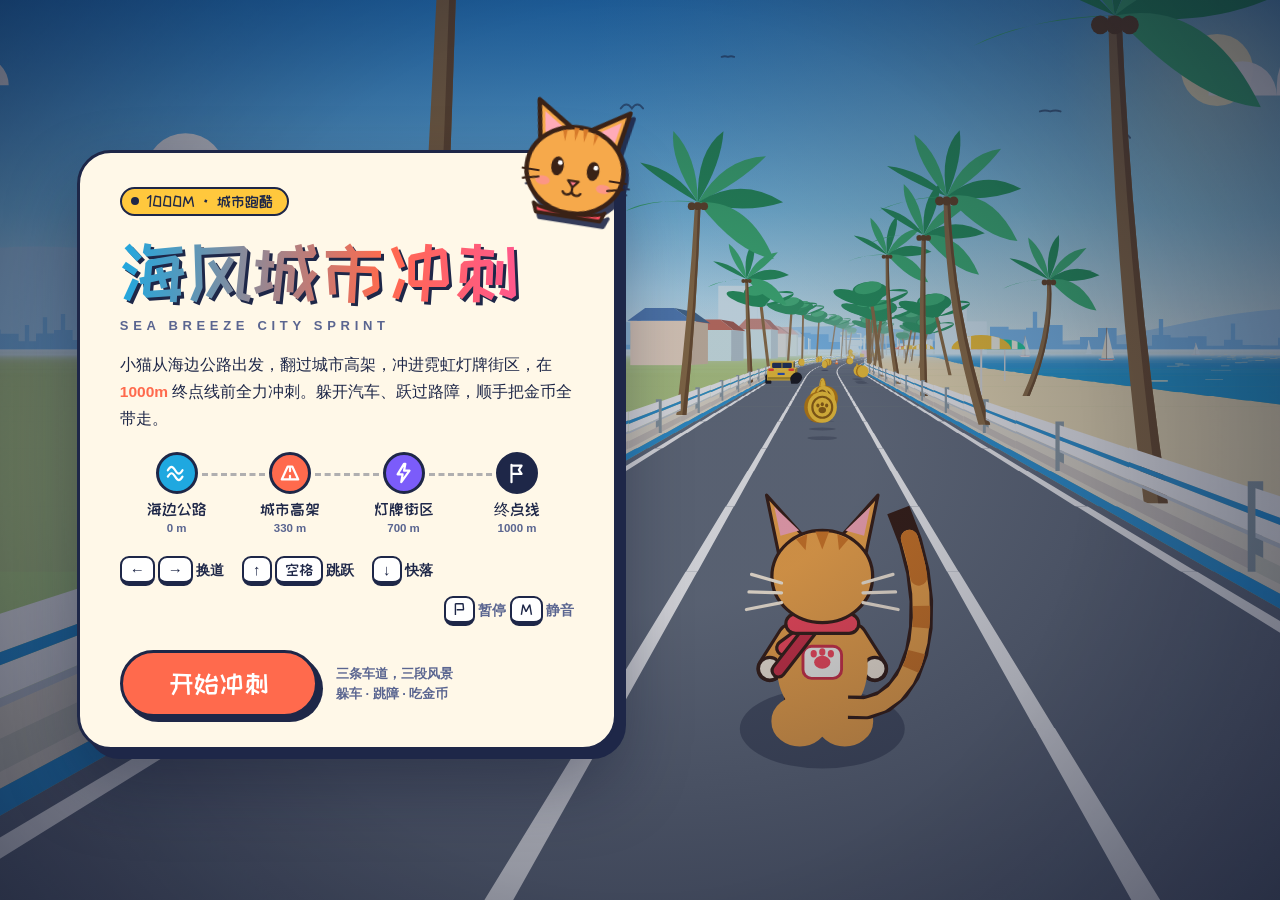
==== commit dbfceb9c: "连续吃金币时飘字累加；README 去掉已失效的 jsDelivr 页面链接" ====
--- a/index.html
+++ b/index.html
@@ -1717,9 +1717,18 @@
   if (PARTS.length > 280) PARTS.shift();
   PARTS.push({ x, y, vx, vy, life, max: life, r, col, g: g || 0 });
 }
-function addText(x, y, txt, col, size) {
+function addText(x, y, txt, col, size, key) {
   if (TEXTS.length > 12) TEXTS.shift();
-  TEXTS.push({ x, y, txt, col, life: 0.95, max: 0.95, size });
+  const t = { x, y, txt, col, life: 0.95, max: 0.95, size, n: 0, key };
+  TEXTS.push(t);
+  return t;
+}
+/* 连续吃金币时分数在同一个飘字上累加，避免小猫头顶叠出一摞 +10 */
+function coinText(x, y) {
+  const t = TEXTS.find(o => o.key === 'coin' && o.life > 0.45);
+  if (t) { t.n += 10; t.txt = '+' + t.n; t.life = t.max; t.size = Math.min(34, t.size + 0.6); t.x = x; return; }
+  const nt = addText(x, y - 18 * UX, '+10', '#FFE680', 24, 'coin');
+  nt.n = 10;
 }
 function burst(x, y, n, col, sp) {
   for (let i = 0; i < n; i++) {
@@ -1812,7 +1821,7 @@
   it.dead = true; G.coins++; G.score += 10; SFX.coin();
   const q = coinScreen(it);
   burst(q[0], q[1], 6, [255, 228, 120], 250);
-  addText(q[0], q[1] - 18 * UX, '+10', '#FFE680', 24);
+  coinText(q[0], q[1]);
   el.coinbox.classList.remove('bump'); void el.coinbox.offsetWidth; el.coinbox.classList.add('bump');
 }
 function hit(it) {
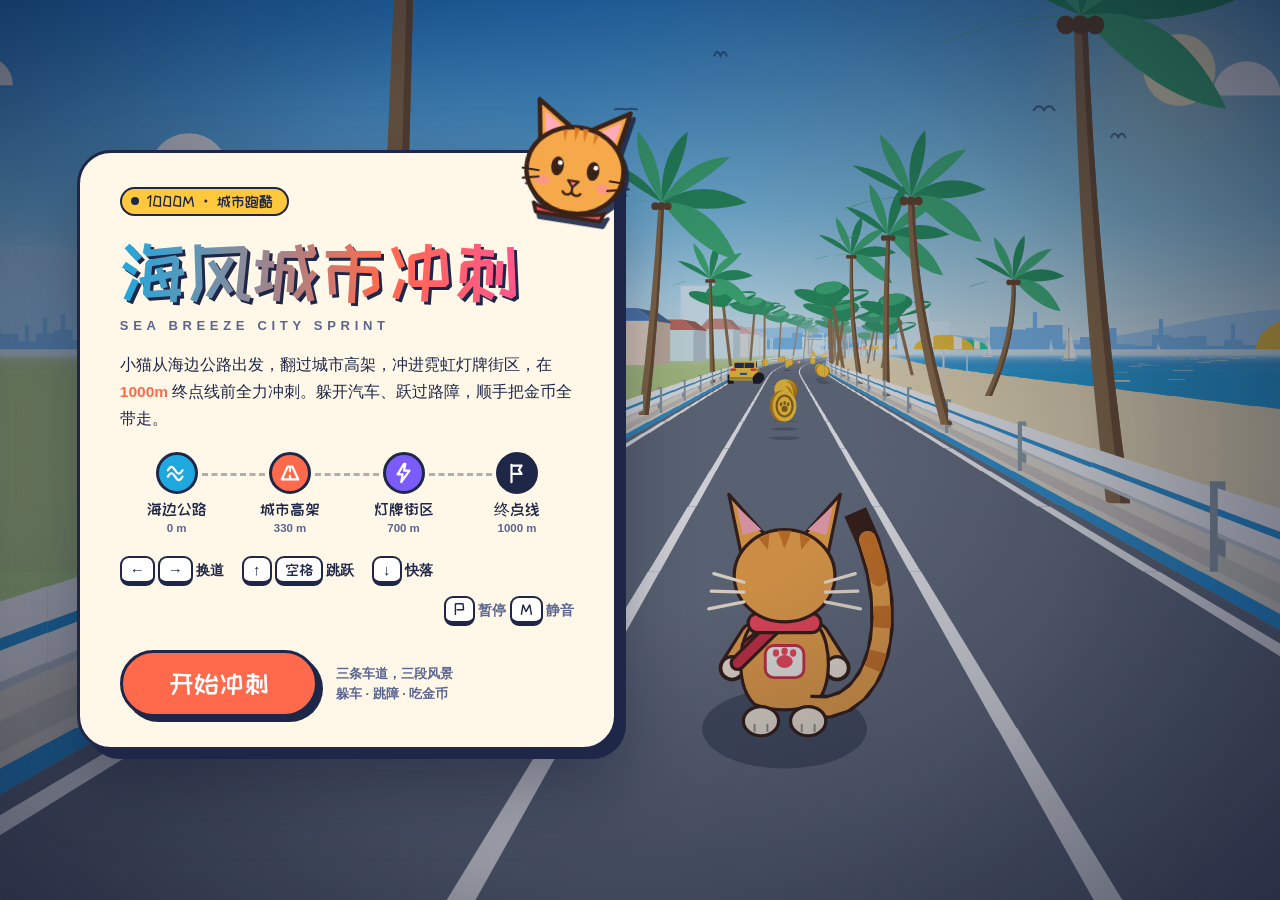
==== commit 118eb759: "阶段标牌移到 HUD 下方，不再遮挡道路；小猫改为画在身体之上的白色脚掌" ====
--- a/index.html
+++ b/index.html
@@ -79,7 +79,7 @@
 #timebox small{font-family:var(--body);font-size:11px;font-weight:700;color:var(--ink2);letter-spacing:.04em}
 
 /* ---------- 阶段横幅 / 倒计时 ---------- */
-#banner{position:absolute;left:0;right:0;top:24%;display:flex;justify-content:center;opacity:0}
+#banner{position:absolute;left:0;right:0;top:max(9%,86px);display:flex;justify-content:center;opacity:0}
 #banner.show{opacity:1}
 .bcard{display:flex;align-items:center;gap:14px;background:var(--cream);border:3px solid var(--ink);border-radius:24px;box-shadow:6px 6px 0 var(--ink);padding:12px 28px 12px 14px;transform:translateX(-40px) scale(.85);opacity:0}
 #banner.show .bcard{animation:bannerIn 2.7s cubic-bezier(.2,1,.3,1) forwards}
@@ -169,6 +169,11 @@
   #prog-wrap{grid-area:prog;max-width:none;padding-top:0}
   #dist{margin-top:7px;font-size:15px;white-space:nowrap}
   #dist b{font-size:18px}
+  /* 竖屏：HUD 占两行，标牌放在 HUD 下方、地平线上方，不压道路 */
+  #banner{top:calc(108px + env(safe-area-inset-top))}
+  .bcard{padding:10px 20px 10px 12px}
+  .bnum{font-size:30px;min-width:52px;padding:8px 10px}
+  .btxt b{font-size:24px}
   .box{font-size:17px;padding:5px 11px}
   #hearts svg{width:18px;height:18px}
   .stats dd{font-size:22px}
@@ -193,6 +198,12 @@
   #dist b{font-size:17px}
   #touch button{width:62px;height:62px}
   #btnJump{width:82px!important;height:82px!important}
+  /* 横屏手机：高度太小，标牌靠左放在生命值下方，避开中间的道路 */
+  #banner{top:52px;justify-content:flex-start;padding-left:14px}
+  .bcard{padding:8px 16px 8px 10px;gap:10px}
+  .bnum{font-size:24px;min-width:42px;padding:6px 8px;border-radius:12px}
+  .btxt b{font-size:19px}
+  .btxt i{font-size:8px;letter-spacing:.2em}
 }
 @media (max-height:560px){
   .panel{padding:20px 28px 18px}
@@ -1630,11 +1641,8 @@
   limb(-15, -44 + hy, hL[0], hL[1] + hy, 9.5, fur); limb(15, -44 + hy, hR[0], hR[1] + hy, 9.5, fur);
   c.fillStyle = cream; c.strokeStyle = ink; c.lineWidth = LW;
   for (const h of [hL, hR]) { c.beginPath(); c.arc(h[0], h[1] + hy, 5.3, 0, TAU); c.fill(); c.stroke(); }
-  /* 腿和后脚掌 */
-  const fL = air ? [-13, -15] : [-10.5 - liftL * 1.2, -5 - liftL * 10], fR = air ? [13, -15] : [10.5 + liftR * 1.2, -5 - liftR * 10];
-  limb(-10, -17 + hy, fL[0], fL[1], 12.5, fur); limb(10, -17 + hy, fR[0], fR[1], 12.5, fur);
-  c.fillStyle = cream;
-  for (const f of [fL, fR]) { c.beginPath(); c.ellipse(f[0], f[1] + 1.5, 7, 5.6, 0, 0, TAU); c.fill(); c.stroke(); }
+  /* 脚掌位置：跑动时左右脚交替抬起（背视表现为向上收） */
+  const fL = air ? [-13.5, -14] : [-11 - liftL * 1.5, -3.5 - liftL * 10], fR = air ? [13.5, -14] : [11 + liftR * 1.5, -3.5 - liftR * 10];
   /* 身体 */
   c.fillStyle = fur; c.lineWidth = LW;
   c.beginPath(); c.moveTo(-16, -48 + hy);
@@ -1659,6 +1667,13 @@
   };
   tail(0, 1.1, 8 + LW * 2, ink, 'butt'); tail(0, 1, 8, fur, 'round');
   tail(0.46, 0.55, 8, rgb(FUR_D), 'butt'); tail(0.66, 0.75, 8, rgb(FUR_D), 'butt'); tail(0.86, 1, 8, rgb(FUR_D), 'round');
+  /* 脚掌：白色大圆掌，画在身体和尾巴之后，和橙色的身体明确分开，一眼看得出是两只脚 */
+  c.lineCap = 'round';
+  c.fillStyle = cream; c.strokeStyle = ink; c.lineWidth = LW;
+  for (const f of [fL, fR]) { c.beginPath(); c.ellipse(f[0], f[1], 8.2, 6.8, 0, 0, TAU); c.fill(); c.stroke(); }
+  c.lineWidth = 0.9; c.strokeStyle = 'rgba(58,32,22,0.45)'; c.beginPath();
+  for (const f of [fL, fR]) { c.moveTo(f[0] - 3, f[1] + 1.6); c.lineTo(f[0] - 3, f[1] + 4.6); c.moveTo(f[0] + 3, f[1] + 1.6); c.lineTo(f[0] + 3, f[1] + 4.6); }
+  c.stroke();
   /* 围巾：围脖 + 两条飘向左后方的巾尾 */
   const fl = run ? 1 : 0.35;
   limb(-4, -49 + hy, -17 + Math.sin(t * 9) * 3 * fl, -37 + Math.sin(t * 9 + 1) * 2, 5, rgb(SCARF));
